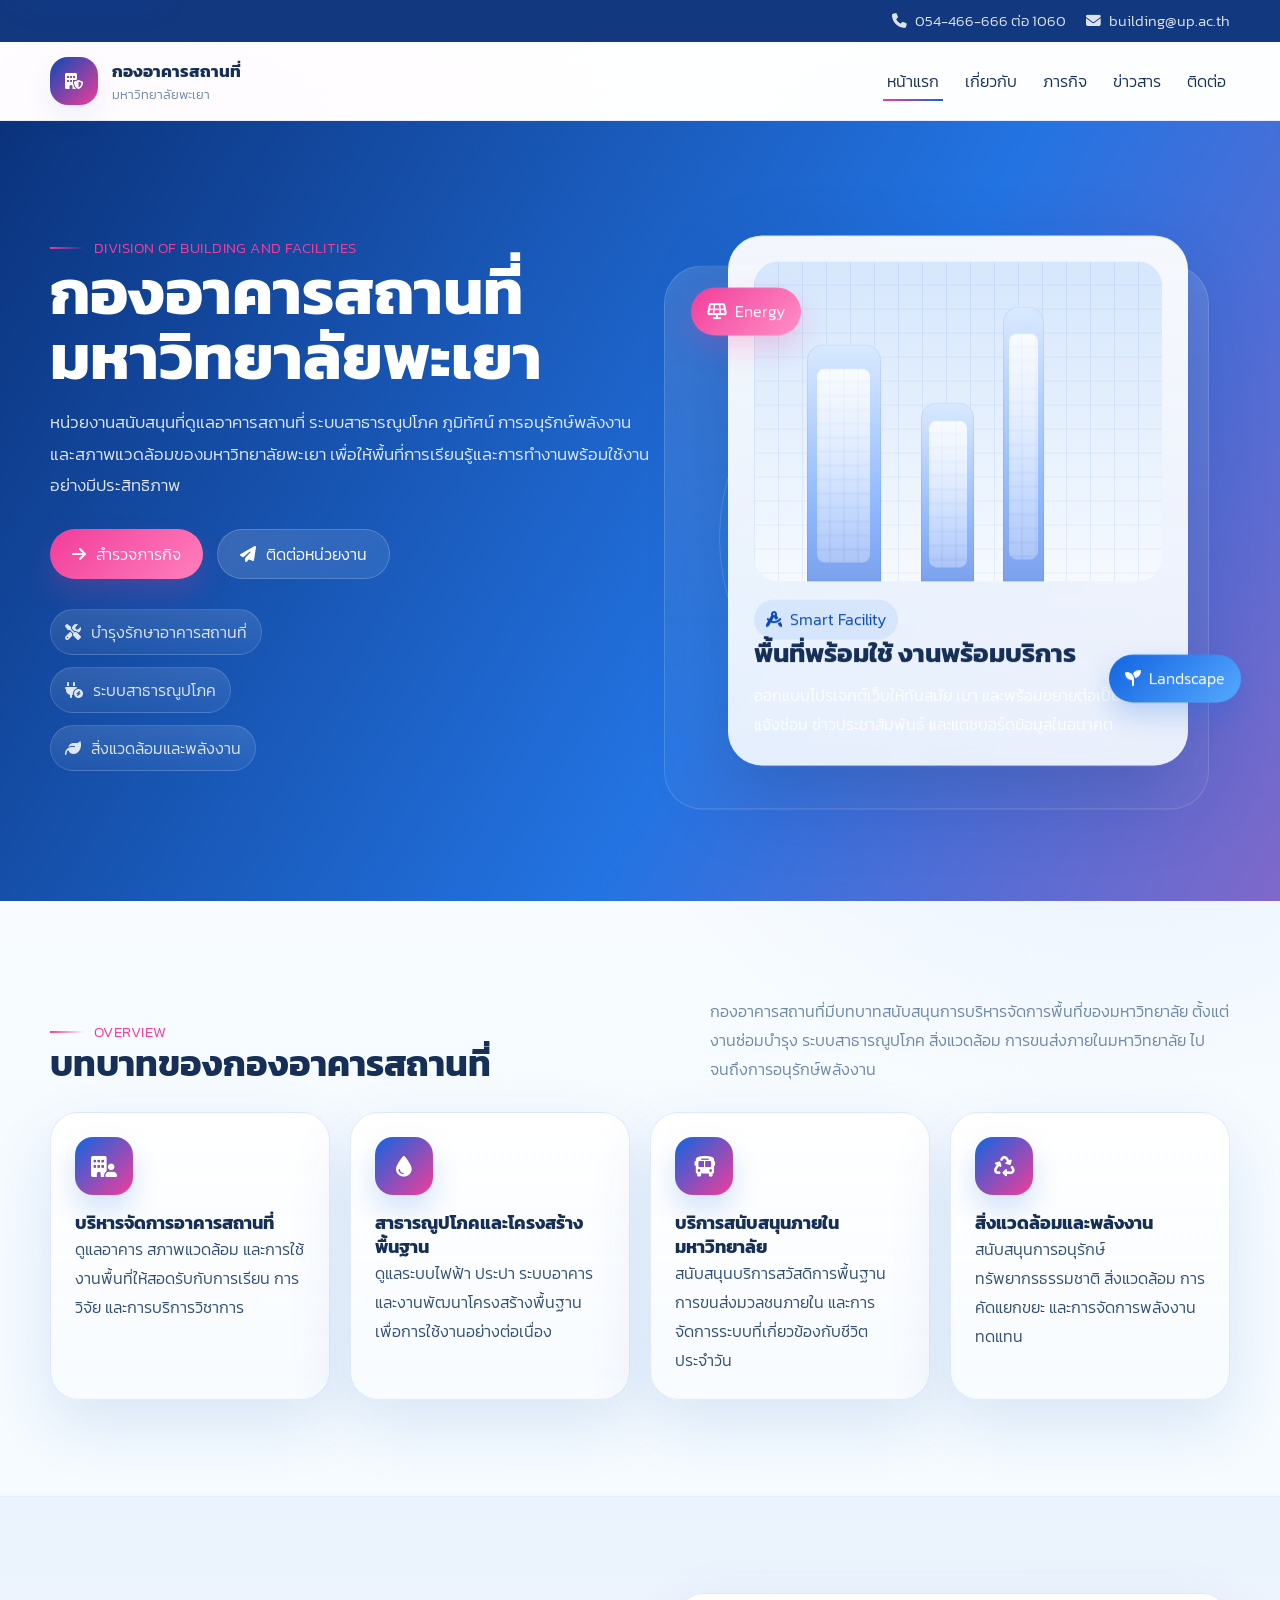
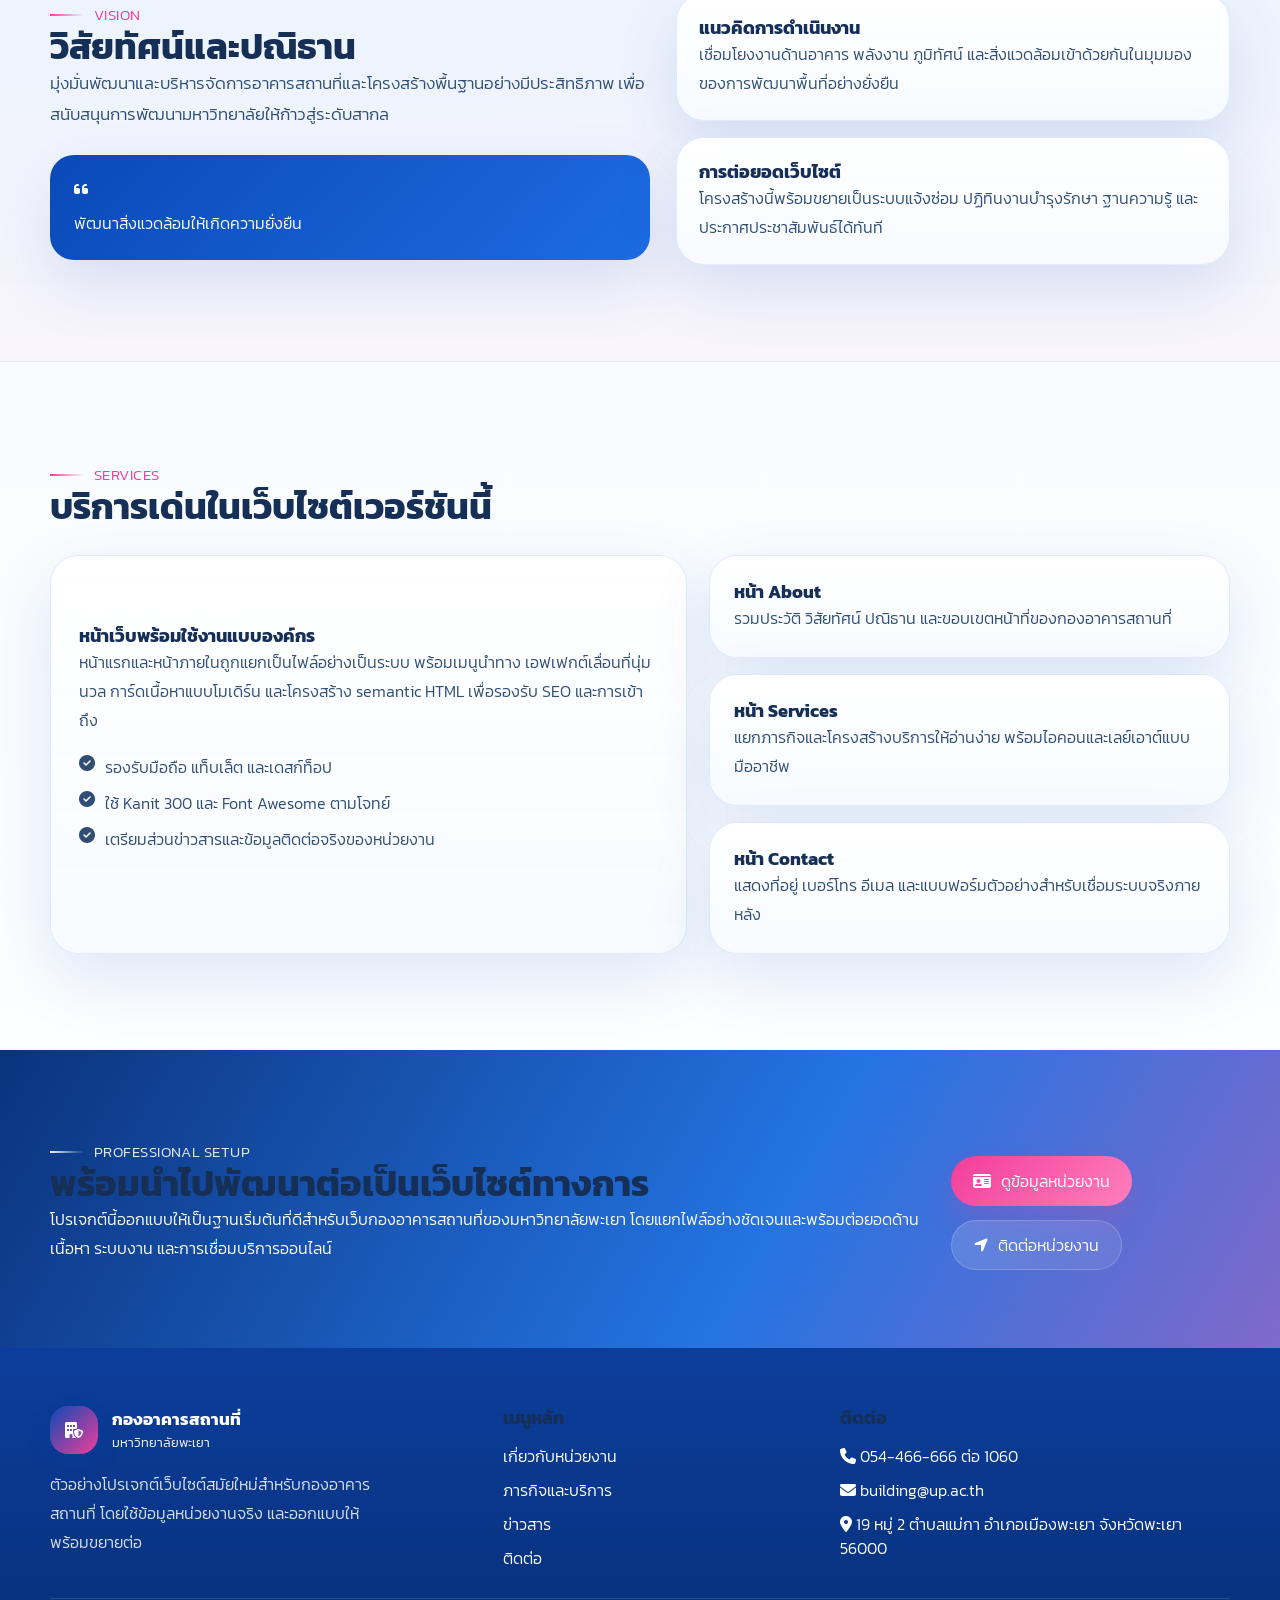
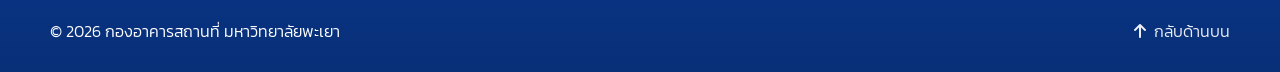
==== index.html @ 0babba8f "rege" ====
<!DOCTYPE html>
<html lang="th">
<head>
  <meta charset="UTF-8" />
  <meta name="viewport" content="width=device-width, initial-scale=1.0" />
  <title>กองอาคารสถานที่ มหาวิทยาลัยพะเยา</title>
  <meta name="description" content="เว็บไซต์ตัวอย่างกองอาคารสถานที่ มหาวิทยาลัยพะเยา พร้อมข้อมูลหน่วยงาน วิสัยทัศน์ ภารกิจ ข่าวสาร และช่องทางติดต่อ" />
  <meta name="theme-color" content="#0a49b7" />
  <meta name="color-scheme" content="light" />
  <meta property="og:type" content="website" />
  <meta property="og:title" content="กองอาคารสถานที่ มหาวิทยาลัยพะเยา" />
  <meta property="og:description" content="Division of Building and Facilities, University of Phayao" />
  <link rel="preconnect" href="https://fonts.googleapis.com" />
  <link rel="preconnect" href="https://fonts.gstatic.com" crossorigin />
  <link rel="preload" as="style" href="https://fonts.googleapis.com/css2?family=Kanit:wght@300&display=swap" />
  <link href="https://fonts.googleapis.com/css2?family=Kanit:wght@300&display=swap" rel="stylesheet" />
  <link rel="preload" as="style" href="https://cdnjs.cloudflare.com/ajax/libs/font-awesome/6.5.2/css/all.min.css" />
  <link rel="stylesheet" href="https://cdnjs.cloudflare.com/ajax/libs/font-awesome/6.5.2/css/all.min.css" />
  <link rel="stylesheet" href="css/styles.css" />
  <script type="application/ld+json">
  {
    "@context": "https://schema.org",
    "@type": "Organization",
    "name": "กองอาคารสถานที่ มหาวิทยาลัยพะเยา",
    "url": "https://building.up.ac.th/",
    "email": "building@up.ac.th",
    "telephone": "+66-54-466-666",
    "address": {
      "@type": "PostalAddress",
      "streetAddress": "19 หมู่ 2 ตำบลแม่กา",
      "addressLocality": "อำเภอเมืองพะเยา",
      "addressRegion": "พะเยา",
      "postalCode": "56000",
      "addressCountry": "TH"
    }
  }
  </script>
</head>
<body>
  <a class="skip-link" href="#main-content">ข้ามไปยังเนื้อหาหลัก</a>

  <header class="site-header" id="top">
    <div class="topbar">
      <div class="container topbar__inner">
        <p><i class="fa-solid fa-phone"></i> 054-466-666 ต่อ 1060</p>
        <p><i class="fa-solid fa-envelope"></i> building@up.ac.th</p>
      </div>
    </div>

    <div class="navbar-wrap" data-navbar>
      <div class="container navbar">
        <a href="index.html" class="brand" aria-label="กองอาคารสถานที่ มหาวิทยาลัยพะเยา">
          <span class="brand__mark"><i class="fa-solid fa-building-shield"></i></span>
          <span class="brand__text">
            <strong>กองอาคารสถานที่</strong>
            <span>มหาวิทยาลัยพะเยา</span>
          </span>
        </a>

        <button class="nav-toggle" type="button" aria-expanded="false" aria-controls="primary-menu" aria-label="เปิดเมนู">
          <i class="fa-solid fa-bars"></i>
        </button>

        <nav id="primary-menu" class="nav-menu" aria-label="เมนูหลัก">
          <a href="index.html" data-nav>หน้าแรก</a>
          <a href="pages/about.html" data-nav>เกี่ยวกับ</a>
          <a href="pages/services.html" data-nav>ภารกิจ</a>
          <a href="pages/news.html" data-nav>ข่าวสาร</a>
          <a href="pages/contact.html" data-nav>ติดต่อ</a>
        </nav>
      </div>
    </div>
  </header>

  <main id="main-content">
    <section class="hero hero--home section-dark">
      <div class="container hero__grid">
        <div class="hero__content reveal">
          <span class="eyebrow">Division of Building and Facilities</span>
          <h1>กองอาคารสถานที่<br />มหาวิทยาลัยพะเยา</h1>
          <p class="hero__lead">
            หน่วยงานสนับสนุนที่ดูแลอาคารสถานที่ ระบบสาธารณูปโภค ภูมิทัศน์ การอนุรักษ์พลังงาน
            และสภาพแวดล้อมของมหาวิทยาลัยพะเยา เพื่อให้พื้นที่การเรียนรู้และการทำงานพร้อมใช้งานอย่างมีประสิทธิภาพ
          </p>
          <div class="button-row">
            <a class="button magnetic" href="pages/services.html"><i class="fa-solid fa-arrow-right"></i> สำรวจภารกิจ</a>
            <a class="button button--ghost magnetic" href="pages/contact.html"><i class="fa-solid fa-paper-plane"></i> ติดต่อหน่วยงาน</a>
          </div>
          <ul class="hero-points" aria-label="จุดเน้นของหน่วยงาน">
            <li><i class="fa-solid fa-screwdriver-wrench"></i> บำรุงรักษาอาคารสถานที่</li>
            <li><i class="fa-solid fa-plug-circle-bolt"></i> ระบบสาธารณูปโภค</li>
            <li><i class="fa-solid fa-leaf"></i> สิ่งแวดล้อมและพลังงาน</li>
          </ul>
        </div>

        <div class="hero__visual reveal parallax" data-parallax="0.09" aria-hidden="true">
          <div class="orbital-frame"></div>
          <article class="glass-card glass-card--hero">
            <div class="wire-grid">
              <div class="tower tower--one"></div>
              <div class="tower tower--two"></div>
              <div class="tower tower--three"></div>
            </div>
            <div class="glass-card__body">
              <span class="badge"><i class="fa-solid fa-compass-drafting"></i> Smart Facility</span>
              <h2>พื้นที่พร้อมใช้ งานพร้อมบริการ</h2>
              <p>
                ออกแบบโปรเจกต์เว็บให้ทันสมัย เบา และพร้อมขยายต่อเป็นระบบแจ้งซ่อม ข่าวประชาสัมพันธ์
                และแดชบอร์ดข้อมูลในอนาคต
              </p>
            </div>
          </article>
          <div class="floating-pill floating-pill--pink"><i class="fa-solid fa-solar-panel"></i> Energy</div>
          <div class="floating-pill floating-pill--blue"><i class="fa-solid fa-seedling"></i> Landscape</div>
        </div>
      </div>
    </section>

    <section class="section">
      <div class="container section-heading reveal">
        <div>
          <span class="eyebrow">Overview</span>
          <h2>บทบาทของกองอาคารสถานที่</h2>
        </div>
        <p class="muted max-52">
          กองอาคารสถานที่มีบทบาทสนับสนุนการบริหารจัดการพื้นที่ของมหาวิทยาลัย ตั้งแต่งานซ่อมบำรุง
          ระบบสาธารณูปโภค สิ่งแวดล้อม การขนส่งภายในมหาวิทยาลัย ไปจนถึงการอนุรักษ์พลังงาน
        </p>
      </div>

      <div class="container feature-grid">
        <article class="feature-card reveal">
          <span class="icon-wrap"><i class="fa-solid fa-building-user"></i></span>
          <h3>บริหารจัดการอาคารสถานที่</h3>
          <p>ดูแลอาคาร สภาพแวดล้อม และการใช้งานพื้นที่ให้สอดรับกับการเรียน การวิจัย และการบริการวิชาการ</p>
        </article>
        <article class="feature-card reveal">
          <span class="icon-wrap"><i class="fa-solid fa-droplet"></i></span>
          <h3>สาธารณูปโภคและโครงสร้างพื้นฐาน</h3>
          <p>ดูแลระบบไฟฟ้า ประปา ระบบอาคาร และงานพัฒนาโครงสร้างพื้นฐานเพื่อการใช้งานอย่างต่อเนื่อง</p>
        </article>
        <article class="feature-card reveal">
          <span class="icon-wrap"><i class="fa-solid fa-bus"></i></span>
          <h3>บริการสนับสนุนภายในมหาวิทยาลัย</h3>
          <p>สนับสนุนบริการสวัสดิการพื้นฐาน การขนส่งมวลชนภายใน และการจัดการระบบที่เกี่ยวข้องกับชีวิตประจำวัน</p>
        </article>
        <article class="feature-card reveal">
          <span class="icon-wrap"><i class="fa-solid fa-recycle"></i></span>
          <h3>สิ่งแวดล้อมและพลังงาน</h3>
          <p>สนับสนุนการอนุรักษ์ทรัพยากรธรรมชาติ สิ่งแวดล้อม การคัดแยกขยะ และการจัดการพลังงานทดแทน</p>
        </article>
      </div>
    </section>

    <section class="section section-band">
      <div class="container split-grid split-grid--balanced">
        <div class="reveal">
          <span class="eyebrow">Vision</span>
          <h2>วิสัยทัศน์และปณิธาน</h2>
          <p class="lead-text">
            มุ่งมั่นพัฒนาและบริหารจัดการอาคารสถานที่และโครงสร้างพื้นฐานอย่างมีประสิทธิภาพ
            เพื่อสนับสนุนการพัฒนามหาวิทยาลัยให้ก้าวสู่ระดับสากล
          </p>
          <div class="quote-box">
            <i class="fa-solid fa-quote-left"></i>
            <p>พัฒนาสิ่งแวดล้อมให้เกิดความยั่งยืน</p>
          </div>
        </div>

        <div class="stack-cards reveal">
          <article class="mini-panel">
            <h3>แนวคิดการดำเนินงาน</h3>
            <p>เชื่อมโยงงานด้านอาคาร พลังงาน ภูมิทัศน์ และสิ่งแวดล้อมเข้าด้วยกันในมุมมองของการพัฒนาพื้นที่อย่างยั่งยืน</p>
          </article>
          <article class="mini-panel">
            <h3>การต่อยอดเว็บไซต์</h3>
            <p>โครงสร้างนี้พร้อมขยายเป็นระบบแจ้งซ่อม ปฏิทินงานบำรุงรักษา ฐานความรู้ และประกาศประชาสัมพันธ์ได้ทันที</p>
          </article>
        </div>
      </div>
    </section>

    <section class="section">
      <div class="container section-heading reveal">
        <div>
          <span class="eyebrow">Services</span>
          <h2>บริการเด่นในเว็บไซต์เวอร์ชันนี้</h2>
        </div>
      </div>

      <div class="container service-showcase">
        <article class="service-showcase__main reveal">
          <div>
            <span class="badge badge--light"><i class="fa-solid fa-clipboard-list"></i> Web Project Ready</span>
            <h3>หน้าเว็บพร้อมใช้งานแบบองค์กร</h3>
            <p>
              หน้าแรกและหน้าภายในถูกแยกเป็นไฟล์อย่างเป็นระบบ พร้อมเมนูนำทาง เอฟเฟกต์เลื่อนที่นุ่มนวล
              การ์ดเนื้อหาแบบโมเดิร์น และโครงสร้าง semantic HTML เพื่อรองรับ SEO และการเข้าถึง
            </p>
          </div>
          <ul class="check-list">
            <li><i class="fa-solid fa-circle-check"></i> รองรับมือถือ แท็บเล็ต และเดสก์ท็อป</li>
            <li><i class="fa-solid fa-circle-check"></i> ใช้ Kanit 300 และ Font Awesome ตามโจทย์</li>
            <li><i class="fa-solid fa-circle-check"></i> เตรียมส่วนข่าวสารและข้อมูลติดต่อจริงของหน่วยงาน</li>
          </ul>
        </article>

        <div class="service-showcase__side">
          <article class="info-card reveal">
            <h3>หน้า About</h3>
            <p>รวมประวัติ วิสัยทัศน์ ปณิธาน และขอบเขตหน้าที่ของกองอาคารสถานที่</p>
          </article>
          <article class="info-card reveal">
            <h3>หน้า Services</h3>
            <p>แยกภารกิจและโครงสร้างบริการให้อ่านง่าย พร้อมไอคอนและเลย์เอาต์แบบมืออาชีพ</p>
          </article>
          <article class="info-card reveal">
            <h3>หน้า Contact</h3>
            <p>แสดงที่อยู่ เบอร์โทร อีเมล และแบบฟอร์มตัวอย่างสำหรับเชื่อมระบบจริงภายหลัง</p>
          </article>
        </div>
      </div>
    </section>

    <section class="section section-dark section-dark--compact">
      <div class="container cta-panel reveal">
        <div>
          <span class="eyebrow eyebrow--light">Professional Setup</span>
          <h2>พร้อมนำไปพัฒนาต่อเป็นเว็บไซต์ทางการ</h2>
          <p>
            โปรเจกต์นี้ออกแบบให้เป็นฐานเริ่มต้นที่ดีสำหรับเว็บกองอาคารสถานที่ของมหาวิทยาลัยพะเยา
            โดยแยกไฟล์อย่างชัดเจนและพร้อมต่อยอดด้านเนื้อหา ระบบงาน และการเชื่อมบริการออนไลน์
          </p>
        </div>
        <div class="button-row">
          <a class="button magnetic" href="pages/about.html"><i class="fa-solid fa-id-card"></i> ดูข้อมูลหน่วยงาน</a>
          <a class="button button--ghost magnetic" href="pages/contact.html"><i class="fa-solid fa-location-arrow"></i> ติดต่อหน่วยงาน</a>
        </div>
      </div>
    </section>
  </main>

  <footer class="site-footer">
    <div class="container footer-grid">
      <section>
        <a href="index.html" class="brand brand--footer">
          <span class="brand__mark"><i class="fa-solid fa-building-shield"></i></span>
          <span class="brand__text">
            <strong>กองอาคารสถานที่</strong>
            <span>มหาวิทยาลัยพะเยา</span>
          </span>
        </a>
        <p class="footer-copy">
          ตัวอย่างโปรเจกต์เว็บไซต์สมัยใหม่สำหรับกองอาคารสถานที่ โดยใช้ข้อมูลหน่วยงานจริง และออกแบบให้พร้อมขยายต่อ
        </p>
      </section>

      <section>
        <h3>เมนูหลัก</h3>
        <ul class="footer-links">
          <li><a href="pages/about.html">เกี่ยวกับหน่วยงาน</a></li>
          <li><a href="pages/services.html">ภารกิจและบริการ</a></li>
          <li><a href="pages/news.html">ข่าวสาร</a></li>
          <li><a href="pages/contact.html">ติดต่อ</a></li>
        </ul>
      </section>

      <section>
        <h3>ติดต่อ</h3>
        <ul class="footer-links">
          <li><i class="fa-solid fa-phone"></i> 054-466-666 ต่อ 1060</li>
          <li><i class="fa-solid fa-envelope"></i> building@up.ac.th</li>
          <li><i class="fa-solid fa-location-dot"></i> 19 หมู่ 2 ตำบลแม่กา อำเภอเมืองพะเยา จังหวัดพะเยา 56000</li>
        </ul>
      </section>
    </div>
    <div class="container footer-bottom">
      <p>© 2026 กองอาคารสถานที่ มหาวิทยาลัยพะเยา</p>
      <a href="#top" class="back-top"><i class="fa-solid fa-arrow-up"></i> กลับด้านบน</a>
    </div>
  </footer>

  <script src="js/app.js" defer></script>
</body>
</html>
---- css/styles.css ----
:root {
  --primary: #0a49b7;
  --primary-2: #1264e0;
  --secondary: #f23d9a;
  --secondary-2: #ff7fbd;
  --ink: #162f57;
  --text: #304e74;
  --muted: #6d87a7;
  --line: rgba(18, 100, 224, 0.12);
  --bg: #f5fbff;
  --white: #ffffff;
  --shadow: 0 24px 64px rgba(10, 73, 183, 0.12);
  --shadow-soft: 0 12px 28px rgba(10, 73, 183, 0.08);
  --radius: 28px;
  --container: min(1180px, calc(100% - 32px));
  --nav-height: 78px;
  --ease: cubic-bezier(.2, .8, .2, 1);
}

* { box-sizing: border-box; }
html { scroll-behavior: smooth; }
body {
  margin: 0;
  font-family: 'Kanit', system-ui, sans-serif;
  font-weight: 300;
  color: var(--text);
  background:
    radial-gradient(circle at 10% 10%, rgba(242, 61, 154, 0.10), transparent 18%),
    radial-gradient(circle at 88% 16%, rgba(18, 100, 224, 0.10), transparent 20%),
    linear-gradient(180deg, #fbfdff 0%, #f5fbff 42%, #ffffff 100%);
  overflow-x: hidden;
}
img { max-width: 100%; display: block; }
a { color: inherit; text-decoration: none; }
button, input, textarea { font: inherit; }
:focus-visible {
  outline: 3px solid rgba(242, 61, 154, 0.35);
  outline-offset: 3px;
  border-radius: 14px;
}
.skip-link {
  position: absolute;
  left: 12px;
  top: -48px;
  z-index: 1000;
  background: var(--white);
  color: var(--primary);
  padding: 10px 14px;
  border-radius: 14px;
  box-shadow: var(--shadow-soft);
  transition: top .2s ease;
}
.skip-link:focus { top: 12px; }
.container { width: var(--container); margin-inline: auto; }
.section { padding: 96px 0; position: relative; }
.section-band {
  background: linear-gradient(180deg, rgba(18,100,224,.05), rgba(242,61,154,.04));
  border-block: 1px solid rgba(18,100,224,.06);
}
.section-dark {
  color: var(--white);
  background:
    linear-gradient(120deg, rgba(6, 47, 122, 0.98), rgba(17, 104, 224, 0.92) 60%, rgba(242, 61, 154, 0.84) 150%);
}
.section-dark--compact { padding: 78px 0; }
.section-heading {
  display: flex;
  align-items: end;
  justify-content: space-between;
  gap: 20px;
  margin-bottom: 28px;
}
.eyebrow {
  display: inline-flex;
  align-items: center;
  gap: 10px;
  color: var(--secondary);
  text-transform: uppercase;
  letter-spacing: .03em;
  font-size: .92rem;
}
.eyebrow::before {
  content: "";
  width: 34px;
  height: 2px;
  background: linear-gradient(90deg, var(--secondary), transparent);
}
.eyebrow--light { color: rgba(255,255,255,.9); }
.eyebrow--light::before { background: linear-gradient(90deg, rgba(255,255,255,.95), transparent); }
h1, h2, h3, p { margin: 0; }
h1 {
  font-size: clamp(2.4rem, 5vw, 4.85rem);
  line-height: 1.02;
  color: var(--white);
}
h2 {
  font-size: clamp(1.7rem, 2.8vw, 3rem);
  line-height: 1.16;
  color: var(--ink);
}
h3 {
  font-size: clamp(1.05rem, 1.4vw, 1.3rem);
  line-height: 1.32;
  color: var(--ink);
}
p { line-height: 1.82; }
.max-52 { max-width: 52ch; }
.muted { color: var(--muted); }
.lead-text { font-size: 1.08rem; max-width: 56ch; }
.topbar {
  background: rgba(6,47,122,.95);
  color: rgba(255,255,255,.86);
  font-size: .92rem;
}
.topbar__inner {
  min-height: 42px;
  display: flex;
  align-items: center;
  justify-content: flex-end;
  gap: 20px;
}
.topbar__inner p { display: inline-flex; align-items: center; gap: 8px; }
.navbar-wrap {
  position: sticky;
  top: 0;
  z-index: 50;
  backdrop-filter: saturate(180%) blur(16px);
  background: rgba(255, 255, 255, .78);
  border-bottom: 1px solid rgba(10,73,183,.08);
}
.navbar-wrap--solid { background: rgba(255, 255, 255, .92); }
.navbar {
  min-height: var(--nav-height);
  display: flex;
  align-items: center;
  justify-content: space-between;
  gap: 18px;
}
.brand {
  display: flex;
  align-items: center;
  gap: 14px;
  min-width: 0;
}
.brand__mark {
  width: 48px;
  height: 48px;
  border-radius: 18px;
  display: grid;
  place-items: center;
  color: var(--white);
  background: linear-gradient(135deg, var(--primary), var(--secondary));
  box-shadow: var(--shadow-soft);
}
.brand__text strong {
  display: block;
  color: var(--ink);
  font-size: 1.05rem;
}
.brand__text span {
  display: block;
  font-size: .84rem;
  color: var(--muted);
}
.brand--footer .brand__text strong,
.brand--footer .brand__text span { color: var(--white); }
.nav-menu {
  display: flex;
  align-items: center;
  gap: 18px;
}
.nav-menu a {
  color: var(--ink);
  font-size: .98rem;
  padding: 8px 4px;
  position: relative;
}
.nav-menu a::after {
  content: "";
  position: absolute;
  left: 0;
  bottom: 0;
  width: 100%;
  height: 2px;
  transform: scaleX(0);
  transform-origin: right;
  background: linear-gradient(90deg, var(--secondary), var(--primary-2));
  transition: transform .22s ease;
}
.nav-menu a:hover::after,
.nav-menu a.is-active::after {
  transform: scaleX(1);
  transform-origin: left;
}
.nav-toggle {
  display: none;
  border: 0;
  background: transparent;
  color: var(--ink);
  font-size: 1.2rem;
}
.hero {
  position: relative;
  overflow: hidden;
}
.hero--home {
  min-height: calc(100svh - 42px - var(--nav-height));
  display: grid;
  align-items: center;
}
.hero__grid {
  display: grid;
  grid-template-columns: 1.05fr .95fr;
  gap: 34px;
  align-items: center;
  padding: 60px 0 80px;
}
.hero__lead {
  margin-top: 18px;
  max-width: 58ch;
  font-size: 1.08rem;
  color: rgba(255,255,255,.88);
}
.button-row {
  display: flex;
  flex-wrap: wrap;
  gap: 14px;
  margin-top: 28px;
}
.button {
  display: inline-flex;
  align-items: center;
  justify-content: center;
  gap: 10px;
  min-height: 50px;
  padding: 0 22px;
  border-radius: 999px;
  color: var(--white);
  background: linear-gradient(135deg, var(--secondary), var(--secondary-2));
  box-shadow: 0 14px 28px rgba(242, 61, 154, .18);
  transition: transform .2s ease, box-shadow .2s ease;
  border: 0;
}
.button:hover {
  transform: translateY(-2px);
  box-shadow: 0 18px 34px rgba(242, 61, 154, .22);
}
.button--ghost {
  background: linear-gradient(135deg, rgba(255,255,255,.15), rgba(255,255,255,.08));
  border: 1px solid rgba(255,255,255,.18);
  box-shadow: none;
}
.hero-points {
  list-style: none;
  margin: 30px 0 0;
  padding: 0;
  display: grid;
  gap: 12px;
}
.hero-points li {
  display: inline-flex;
  align-items: center;
  gap: 10px;
  width: fit-content;
  color: rgba(255,255,255,.85);
  padding: 10px 14px;
  border-radius: 999px;
  border: 1px solid rgba(255,255,255,.14);
  background: linear-gradient(180deg, rgba(255,255,255,.12), rgba(255,255,255,.05));
}
.hero__visual {
  min-height: 560px;
  position: relative;
  display: grid;
  place-items: center;
}
.orbital-frame {
  position: absolute;
  inset: 8% 4% auto auto;
  width: min(560px, 100%);
  aspect-ratio: 1 / 1;
  border-radius: 38px;
  background: linear-gradient(180deg, rgba(255,255,255,.13), rgba(255,255,255,.03));
  border: 1px solid rgba(255,255,255,.14);
}
.orbital-frame::before,
.orbital-frame::after {
  content: "";
  position: absolute;
  border-radius: 50%;
  border: 1px solid rgba(255,255,255,.16);
}
.orbital-frame::before { inset: 10%; }
.orbital-frame::after { inset: 20%; }
.glass-card {
  position: relative;
  width: min(460px, 90%);
  border-radius: 34px;
  background: linear-gradient(180deg, rgba(255,255,255,.95), rgba(245,250,255,.92));
  box-shadow: 0 30px 80px rgba(5, 34, 90, 0.22);
  overflow: hidden;
  z-index: 2;
}
.glass-card--hero { padding: 26px; }
.wire-grid {
  height: 320px;
  border-radius: 24px;
  position: relative;
  overflow: hidden;
  background:
    linear-gradient(180deg, rgba(18,100,224,.08), rgba(18,100,224,.02)),
    linear-gradient(90deg, rgba(18,100,224,.08) 1px, transparent 1px),
    linear-gradient(0deg, rgba(18,100,224,.08) 1px, transparent 1px),
    linear-gradient(180deg,#e7f2ff,#fbfdff);
  background-size: auto, 24px 24px, 24px 24px, auto;
}
.tower {
  position: absolute;
  bottom: 0;
  border-radius: 16px 16px 0 0;
  background: linear-gradient(180deg, #d9eaff, #8fb7ff 70%, #7ba1ed);
  box-shadow: inset 0 0 0 1px rgba(10,73,183,.08);
}
.tower::before {
  content: "";
  position: absolute;
  inset: 10% 14% 8%;
  border-radius: 8px;
  background:
    linear-gradient(180deg, rgba(255,255,255,.85), rgba(255,255,255,.35)),
    repeating-linear-gradient(180deg, transparent 0 12px, rgba(10,73,183,.12) 12px 14px),
    repeating-linear-gradient(90deg, transparent 0 12px, rgba(10,73,183,.12) 12px 14px);
}
.tower--one { left: 13%; width: 18%; height: 74%; }
.tower--two { left: 41%; width: 13%; height: 56%; }
.tower--three { left: 61%; width: 10%; height: 86%; }
.glass-card__body { padding-top: 18px; }
.glass-card__body h2 { margin-bottom: 12px; font-size: clamp(1.4rem, 2vw, 1.9rem); }
.badge {
  display: inline-flex;
  align-items: center;
  gap: 8px;
  width: fit-content;
  padding: 8px 12px;
  border-radius: 999px;
  color: var(--primary);
  background: rgba(18,100,224,.09);
}
.badge--light { color: rgba(255,255,255,.9); background: rgba(255,255,255,.12); }
.floating-pill {
  position: absolute;
  display: inline-flex;
  align-items: center;
  gap: 8px;
  padding: 12px 16px;
  border-radius: 999px;
  color: var(--white);
  z-index: 3;
}
.floating-pill--pink {
  left: 1%;
  top: 12%;
  background: linear-gradient(135deg, var(--secondary), #ff91c8);
  box-shadow: 0 12px 28px rgba(242,61,154,.22);
}
.floating-pill--blue {
  right: -2%;
  bottom: 14%;
  background: linear-gradient(135deg, var(--primary-2), #56a9ff);
  box-shadow: 0 12px 28px rgba(18,100,224,.24);
}
.feature-grid {
  display: grid;
  grid-template-columns: repeat(4, minmax(0, 1fr));
  gap: 20px;
}
.feature-card,
.info-card,
.news-card-pro,
.contact-card,
.mini-panel,
.service-showcase__main {
  background: linear-gradient(180deg, rgba(255,255,255,.97), rgba(247,251,255,.94));
  border: 1px solid var(--line);
  border-radius: var(--radius);
  box-shadow: var(--shadow);
}
.feature-card,
.info-card,
.contact-card,
.news-card-pro { padding: 24px; }
.feature-card { min-height: 240px; }
.icon-wrap {
  width: 58px;
  height: 58px;
  border-radius: 18px;
  display: grid;
  place-items: center;
  color: var(--white);
  font-size: 1.3rem;
  background: linear-gradient(135deg, var(--primary-2), var(--secondary));
  box-shadow: 0 14px 28px rgba(18,100,224,.18);
  margin-bottom: 16px;
}
.split-grid {
  display: grid;
  grid-template-columns: 1.04fr .96fr;
  gap: 26px;
  align-items: start;
}
.split-grid--balanced { align-items: center; }
.stack-cards,
.info-stack,
.service-showcase__side {
  display: grid;
  gap: 16px;
}
.mini-panel { padding: 22px; }
.quote-box {
  margin-top: 24px;
  padding: 22px 24px;
  border-radius: 24px;
  color: var(--white);
  background: linear-gradient(135deg, var(--primary), rgba(18,100,224,.95));
  box-shadow: var(--shadow);
}
.quote-box i { margin-bottom: 12px; }
.service-showcase {
  display: grid;
  grid-template-columns: 1.1fr .9fr;
  gap: 22px;
}
.service-showcase__main { padding: 28px; }
.check-list {
  list-style: none;
  margin: 20px 0 0;
  padding: 0;
  display: grid;
  gap: 12px;
}
.check-list li {
  display: flex;
  gap: 10px;
  align-items: flex-start;
}
.cta-panel {
  display: flex;
  align-items: center;
  justify-content: space-between;
  gap: 24px;
}
.site-footer {
  margin-top: 0;
  background: linear-gradient(180deg, #0b3e9c, #082f78);
  color: var(--white);
}
.footer-grid {
  display: grid;
  grid-template-columns: 1.1fr .8fr 1fr;
  gap: 24px;
  padding: 58px 0 28px;
}
.footer-copy { margin-top: 16px; max-width: 34ch; color: rgba(255,255,255,.84); }
.footer-links {
  list-style: none;
  margin: 14px 0 0;
  padding: 0;
  display: grid;
  gap: 10px;
}
.footer-bottom {
  padding: 18px 0 26px;
  border-top: 1px solid rgba(255,255,255,.12);
  display: flex;
  align-items: center;
  justify-content: space-between;
  gap: 20px;
}
.footer-bottom--single { padding-top: 24px; }
.back-top {
  display: inline-flex;
  align-items: center;
  gap: 8px;
  color: rgba(255,255,255,.92);
}
.page-hero {
  padding: 140px 0 80px;
  color: var(--white);
  position: relative;
  overflow: hidden;
  background: linear-gradient(120deg, rgba(6,47,122,.98), rgba(17,104,224,.92) 62%, rgba(242,61,154,.84) 160%);
}
.page-hero::after {
  content: "";
  position: absolute;
  right: -10%;
  top: -20%;
  width: 360px;
  height: 360px;
  border-radius: 50%;
  background: radial-gradient(circle, rgba(255,255,255,.20), transparent 64%);
}
.page-hero__lead {
  margin-top: 14px;
  max-width: 58ch;
  color: rgba(255,255,255,.88);
}
.news-grid-pro {
  display: grid;
  grid-template-columns: repeat(3, minmax(0, 1fr));
  gap: 20px;
}
.news-chip {
  display: inline-flex;
  align-items: center;
  gap: 8px;
  padding: 8px 12px;
  border-radius: 999px;
  width: fit-content;
  color: var(--primary);
  background: rgba(18,100,224,.09);
}
.text-link {
  display: inline-flex;
  align-items: center;
  gap: 8px;
  margin-top: 16px;
  color: var(--secondary);
}
.contact-grid {
  display: grid;
  grid-template-columns: .9fr 1.1fr;
  gap: 22px;
}
.contact-list {
  list-style: none;
  margin: 20px 0 0;
  padding: 0;
  display: grid;
  gap: 14px;
}
.contact-list li {
  display: grid;
  grid-template-columns: 24px 1fr;
  gap: 12px;
}
.contact-form {
  display: grid;
  gap: 14px;
  margin-top: 18px;
}
.contact-form label {
  display: grid;
  gap: 8px;
}
.contact-form input,
.contact-form textarea {
  width: 100%;
  border: 1px solid rgba(18,100,224,.14);
  background: var(--white);
  border-radius: 18px;
  padding: 14px 16px;
  color: var(--ink);
}
.reveal {
  opacity: 0;
  transform: translateY(28px);
  transition: opacity .68s var(--ease), transform .68s var(--ease);
}
.reveal.is-visible {
  opacity: 1;
  transform: translateY(0);
}
.parallax { will-change: transform; }
@media (prefers-reduced-motion: reduce) {
  html { scroll-behavior: auto; }
  *, *::before, *::after {
    animation: none !important;
    transition: none !important;
  }
  .reveal { opacity: 1; transform: none; }
}
@media (max-width: 1080px) {
  .hero__grid,
  .split-grid,
  .service-showcase,
  .contact-grid,
  .cta-panel { grid-template-columns: 1fr; display: grid; }
  .feature-grid,
  .news-grid-pro { grid-template-columns: repeat(2, minmax(0, 1fr)); }
  .footer-grid { grid-template-columns: repeat(2, minmax(0, 1fr)); }
  .hero__visual { min-height: 460px; }
}
@media (max-width: 840px) {
  :root { --nav-height: 70px; }
  .topbar { display: none; }
  .nav-toggle { display: block; }
  .nav-menu {
    position: absolute;
    top: calc(100% + 8px);
    left: 0;
    right: 0;
    margin-inline: 16px;
    padding: 16px;
    border-radius: 22px;
    background: rgba(255,255,255,.98);
    border: 1px solid rgba(10,73,183,.08);
    box-shadow: var(--shadow-soft);
    display: none;
    flex-direction: column;
    align-items: flex-start;
  }
  .nav-menu.is-open { display: flex; }
  .section-heading,
  .footer-bottom { flex-direction: column; align-items: flex-start; }
  .hero-points { grid-template-columns: 1fr; }
}
@media (max-width: 680px) {
  .section { padding: 76px 0; }
  .feature-grid,
  .news-grid-pro,
  .footer-grid { grid-template-columns: 1fr; }
  .button-row { flex-direction: column; align-items: flex-start; }
  .hero__visual { min-height: 380px; }
  .glass-card--hero { padding: 18px; }
  .wire-grid { height: 240px; }
}
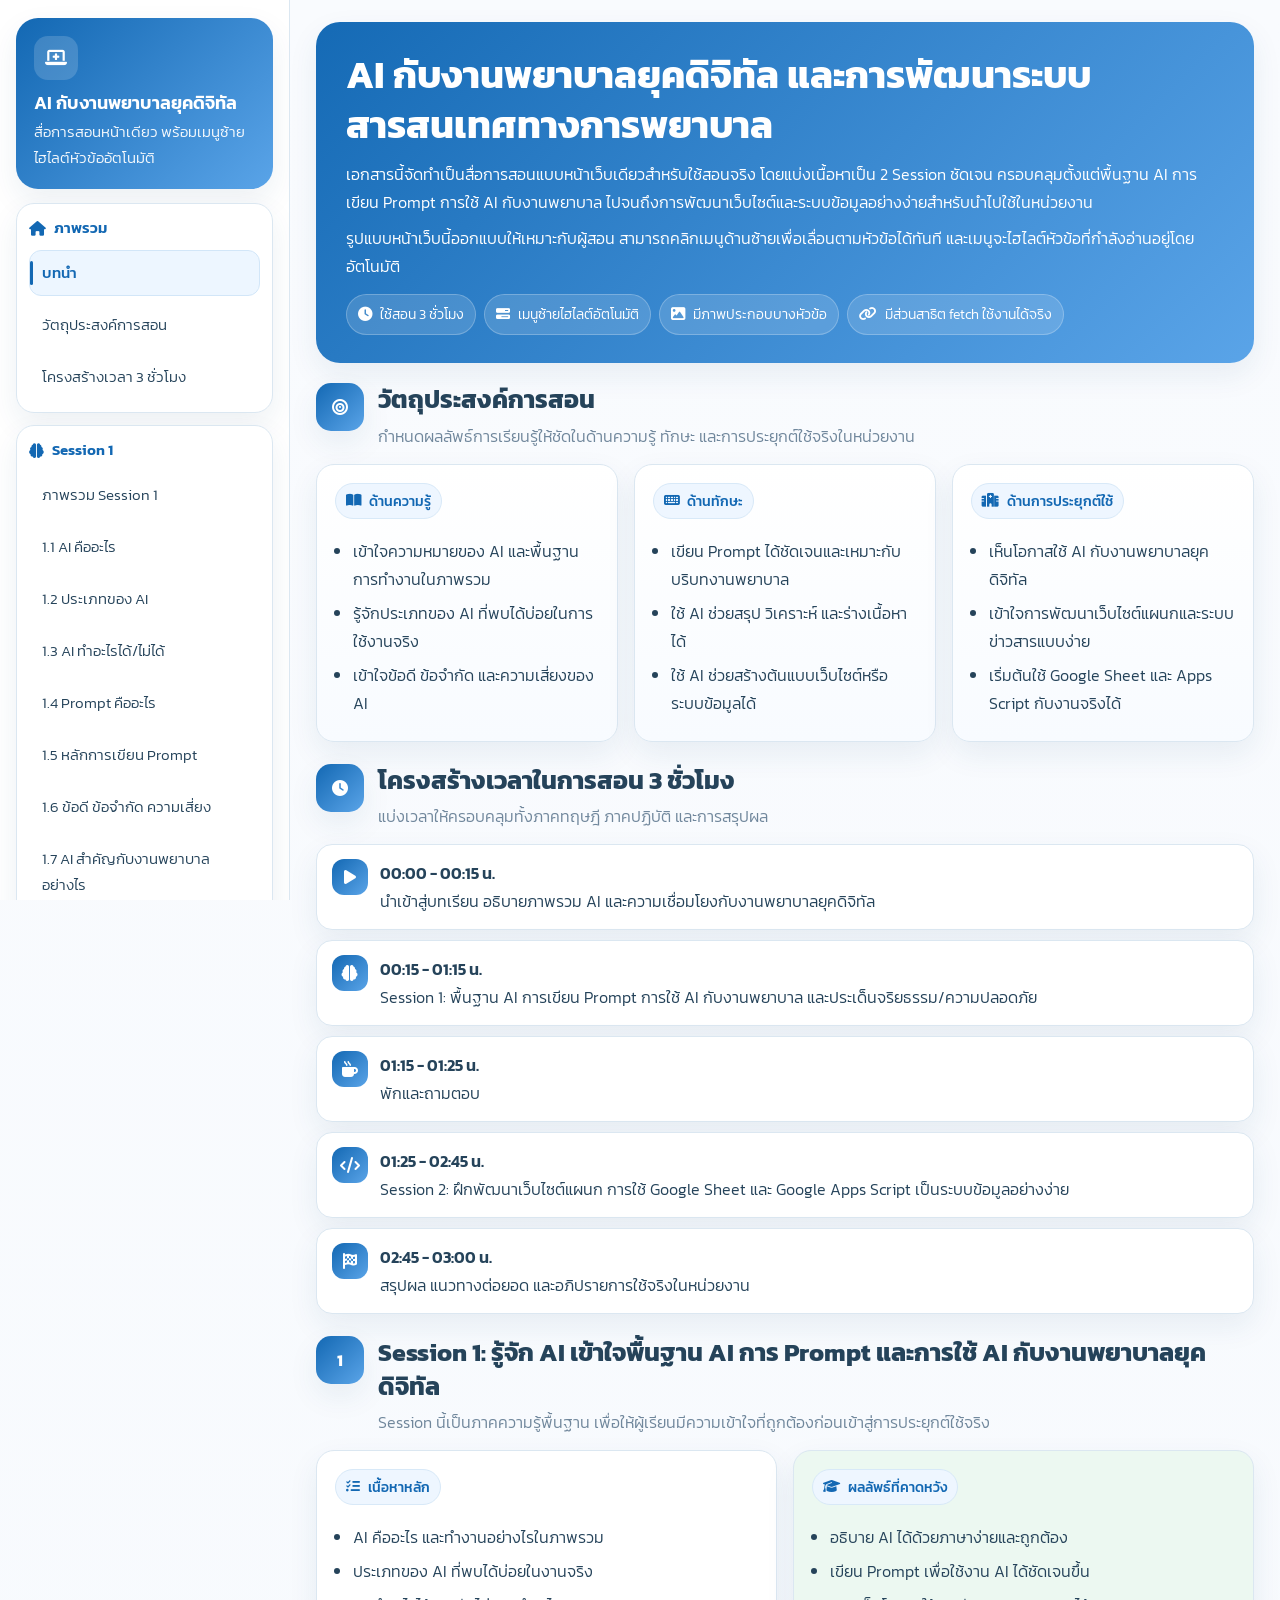
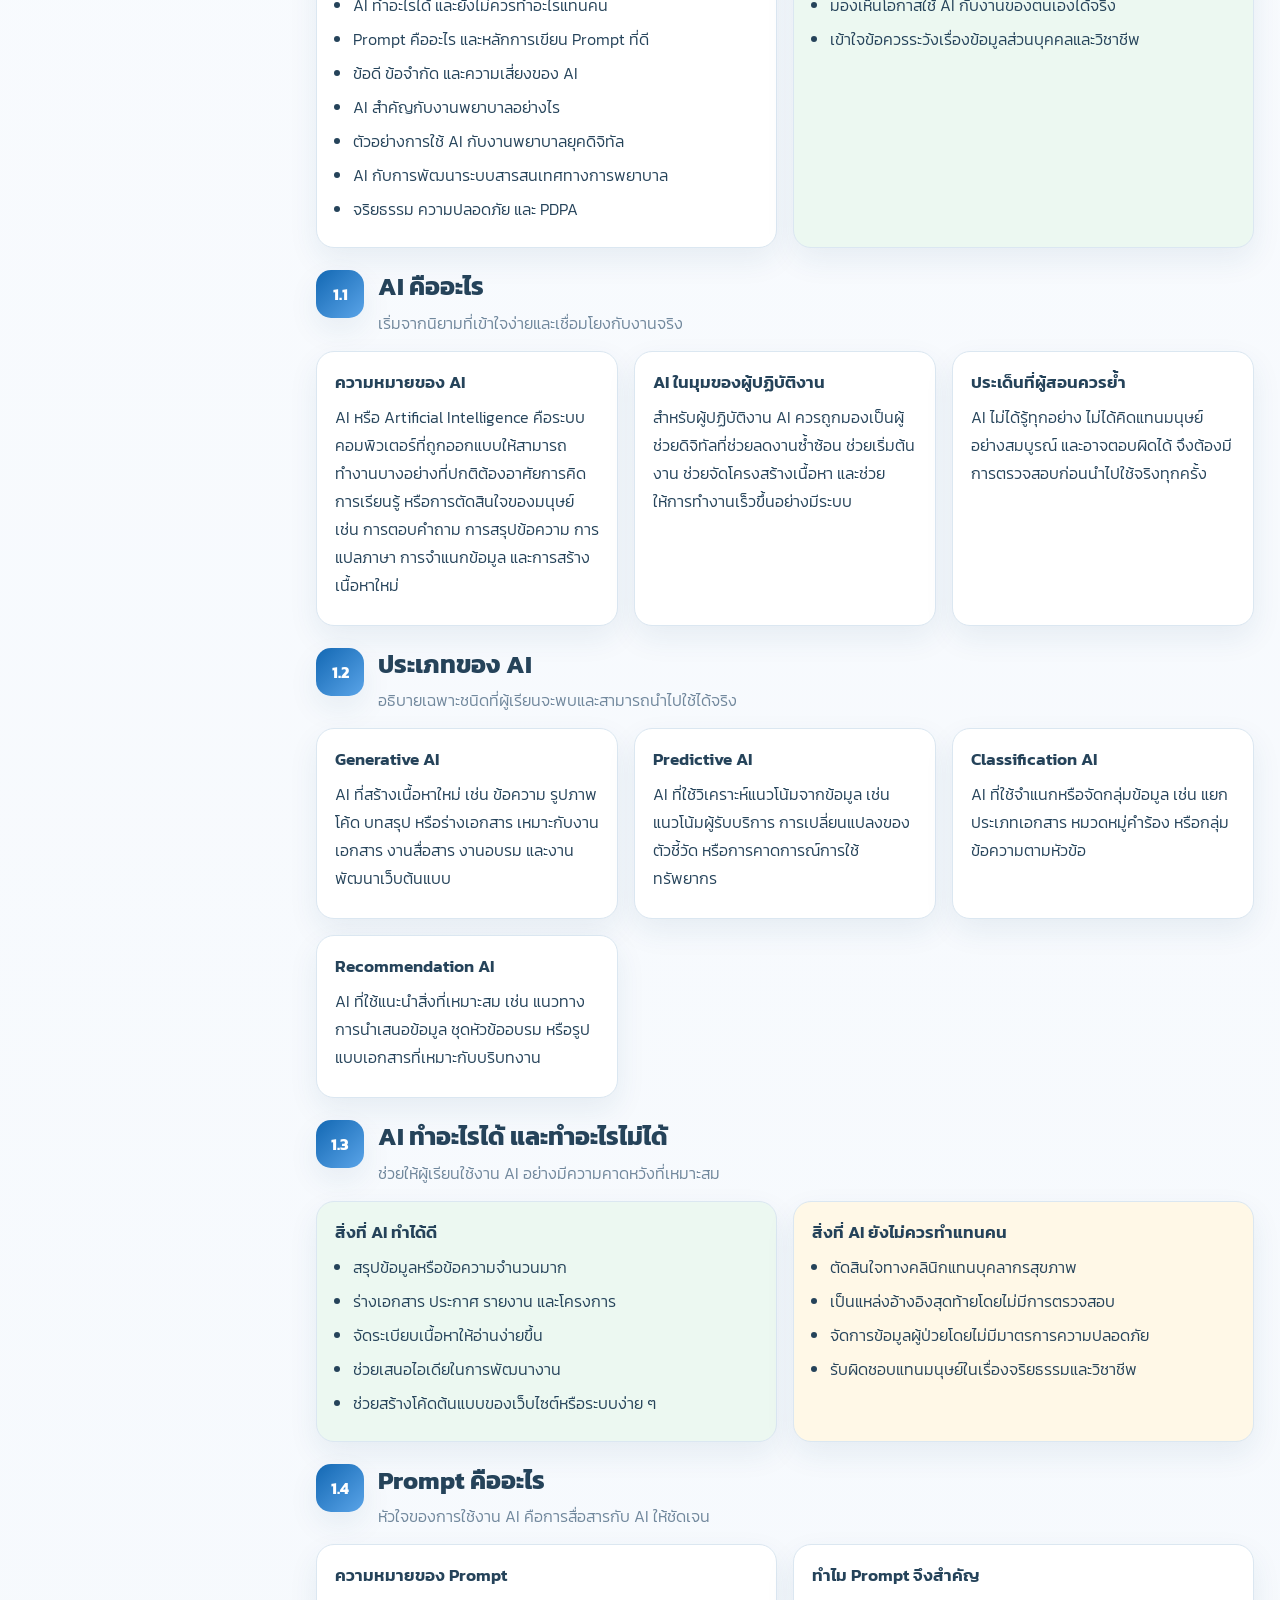
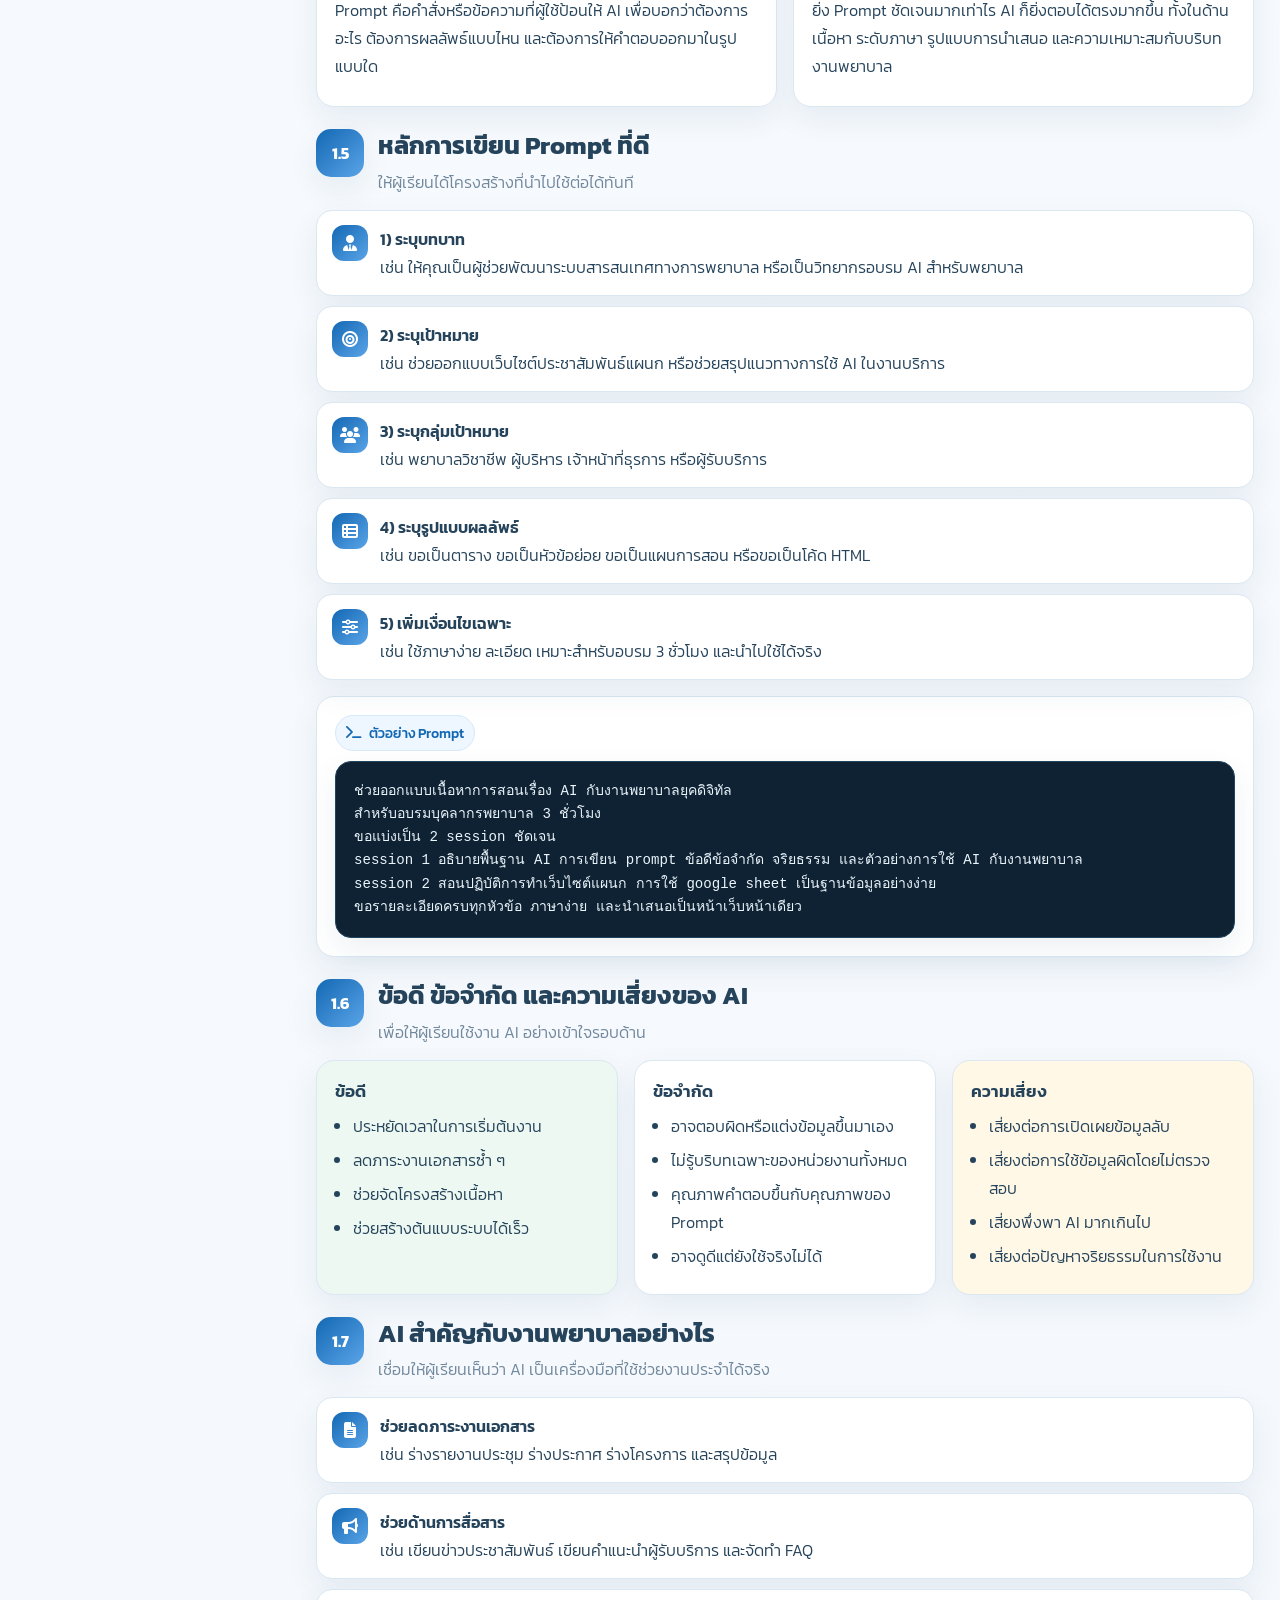
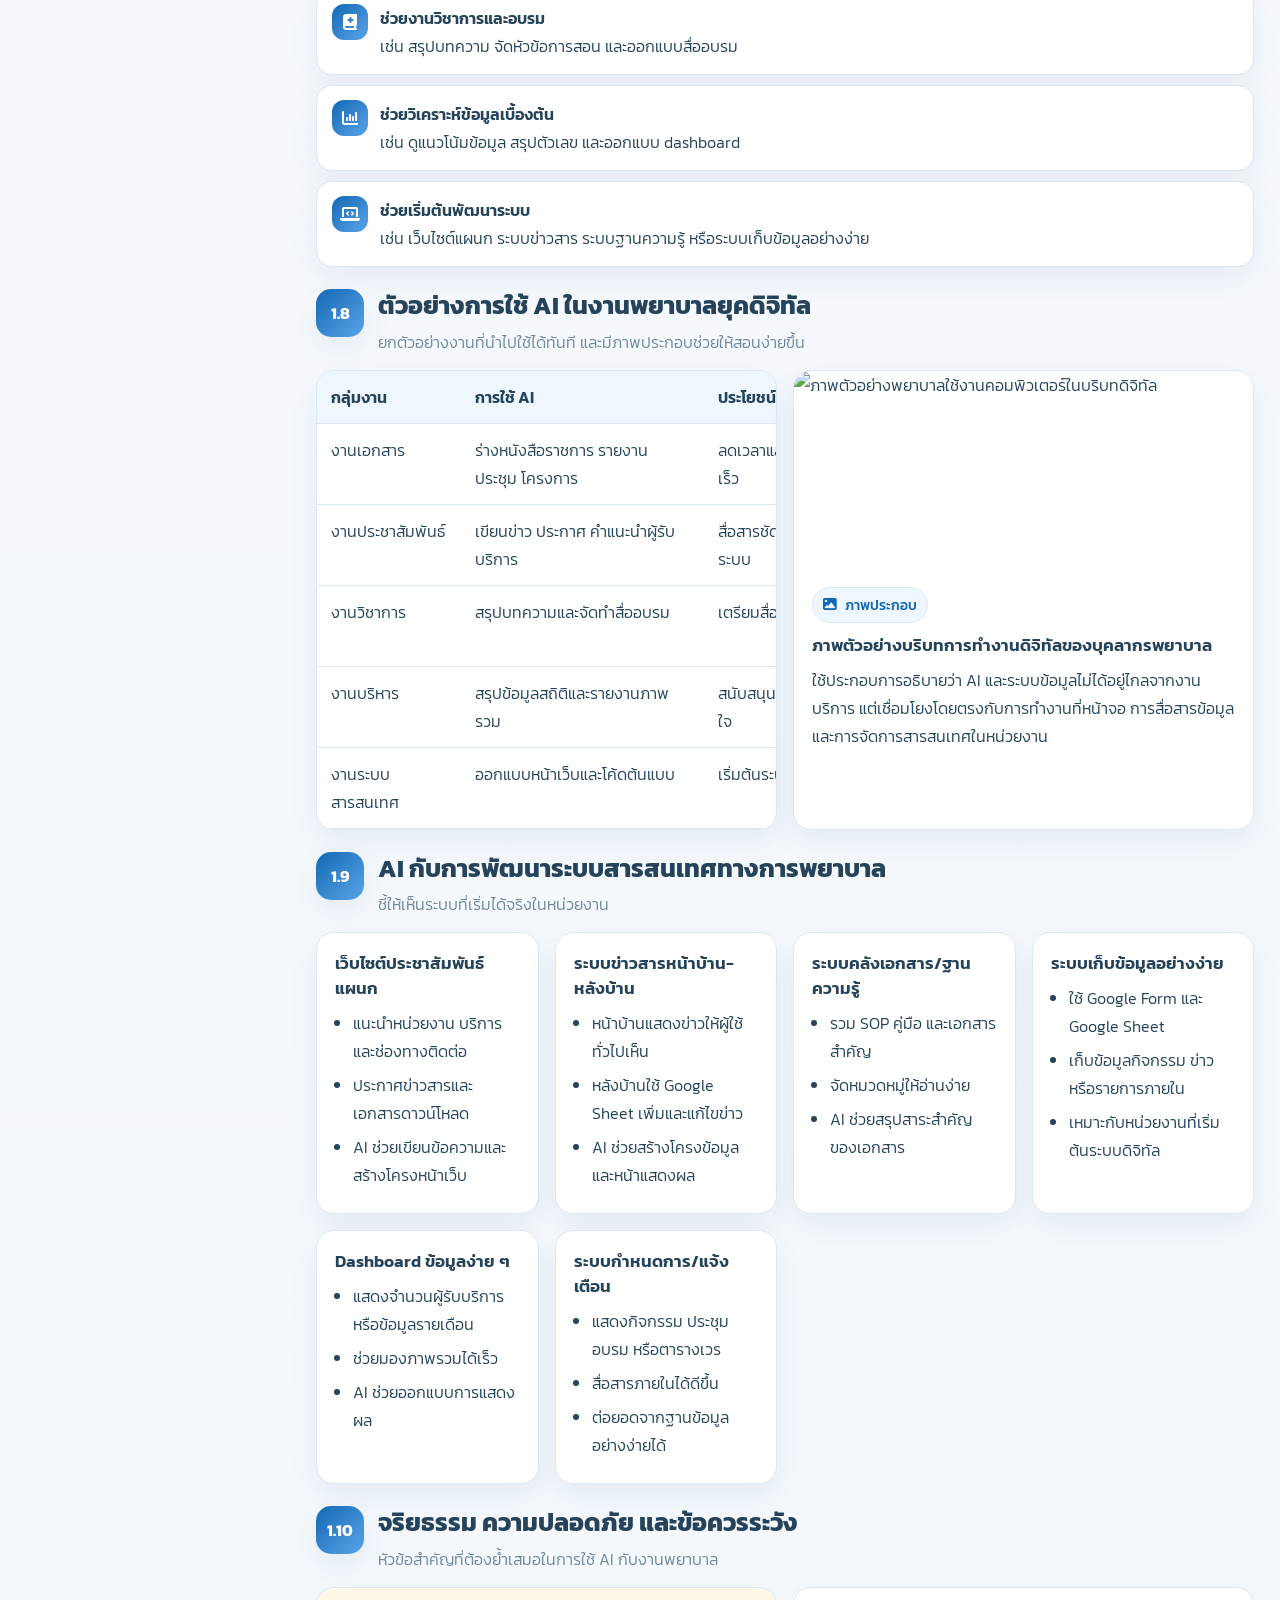
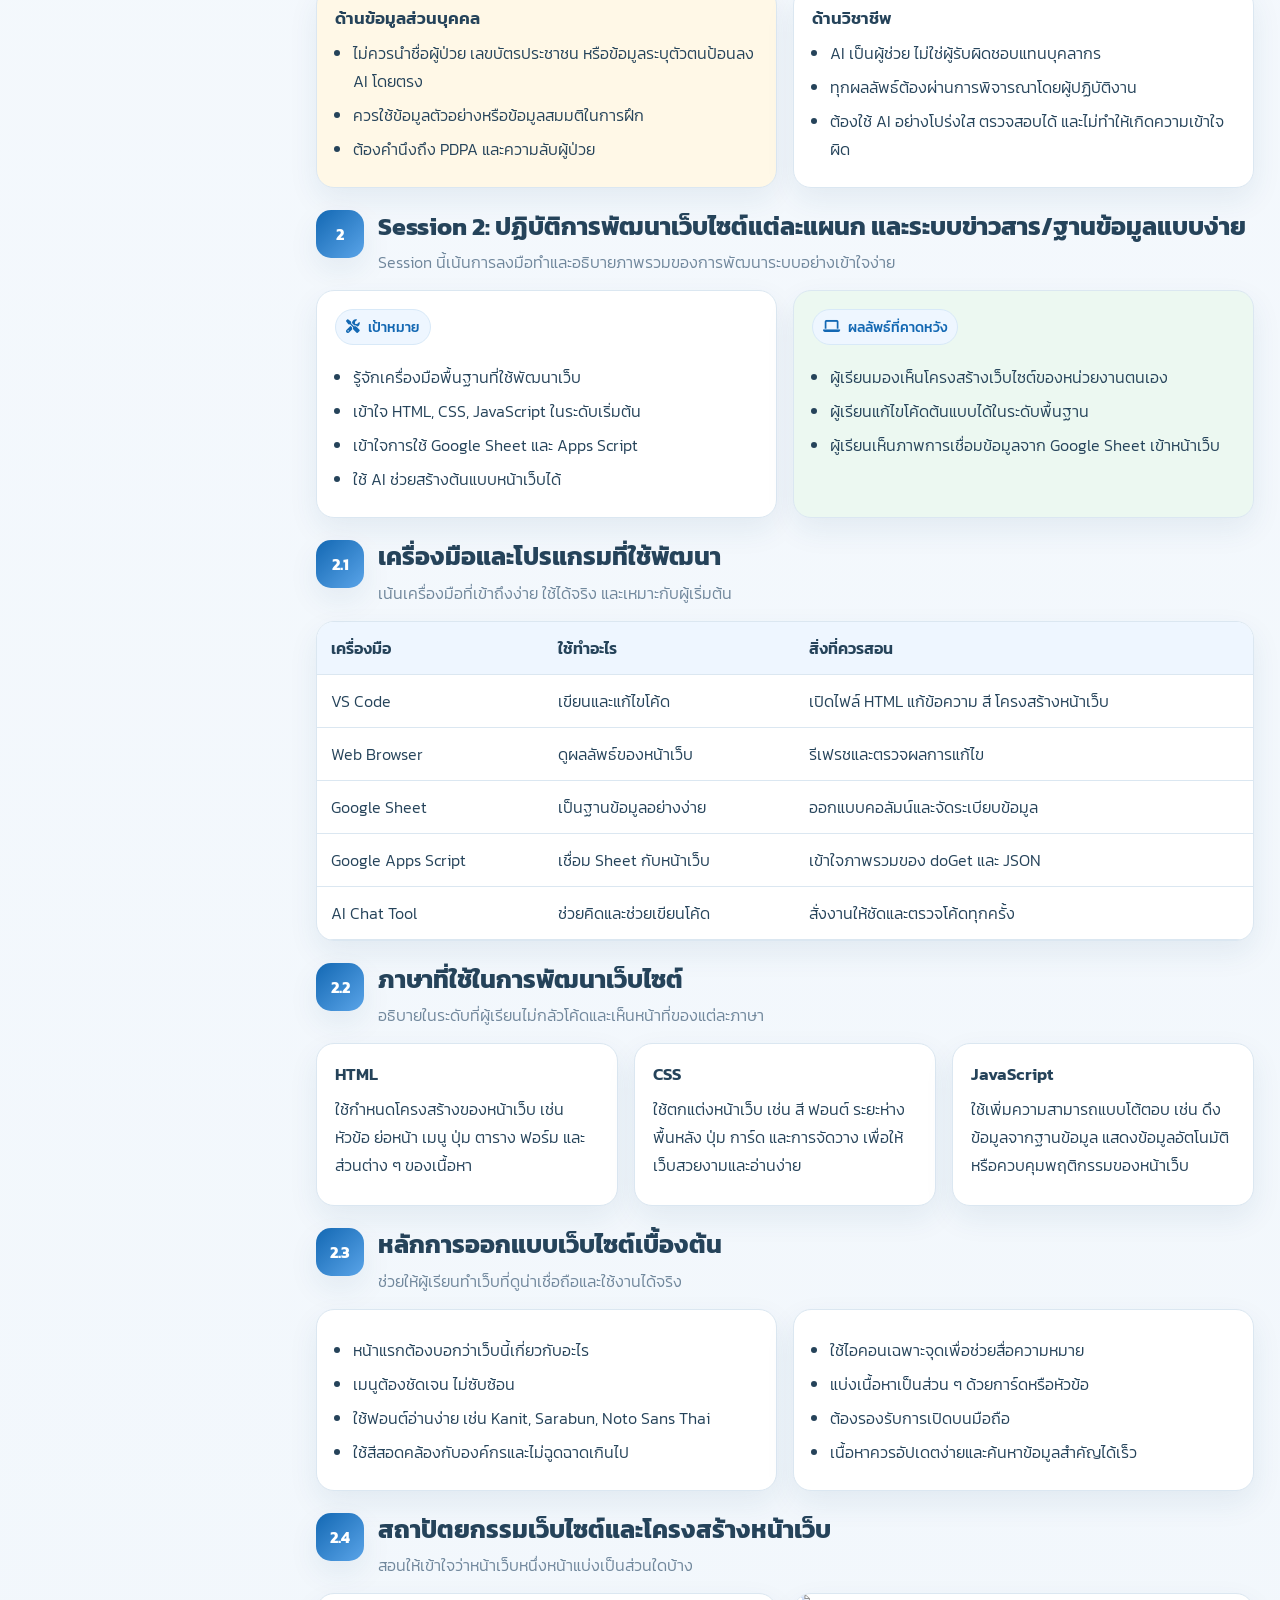
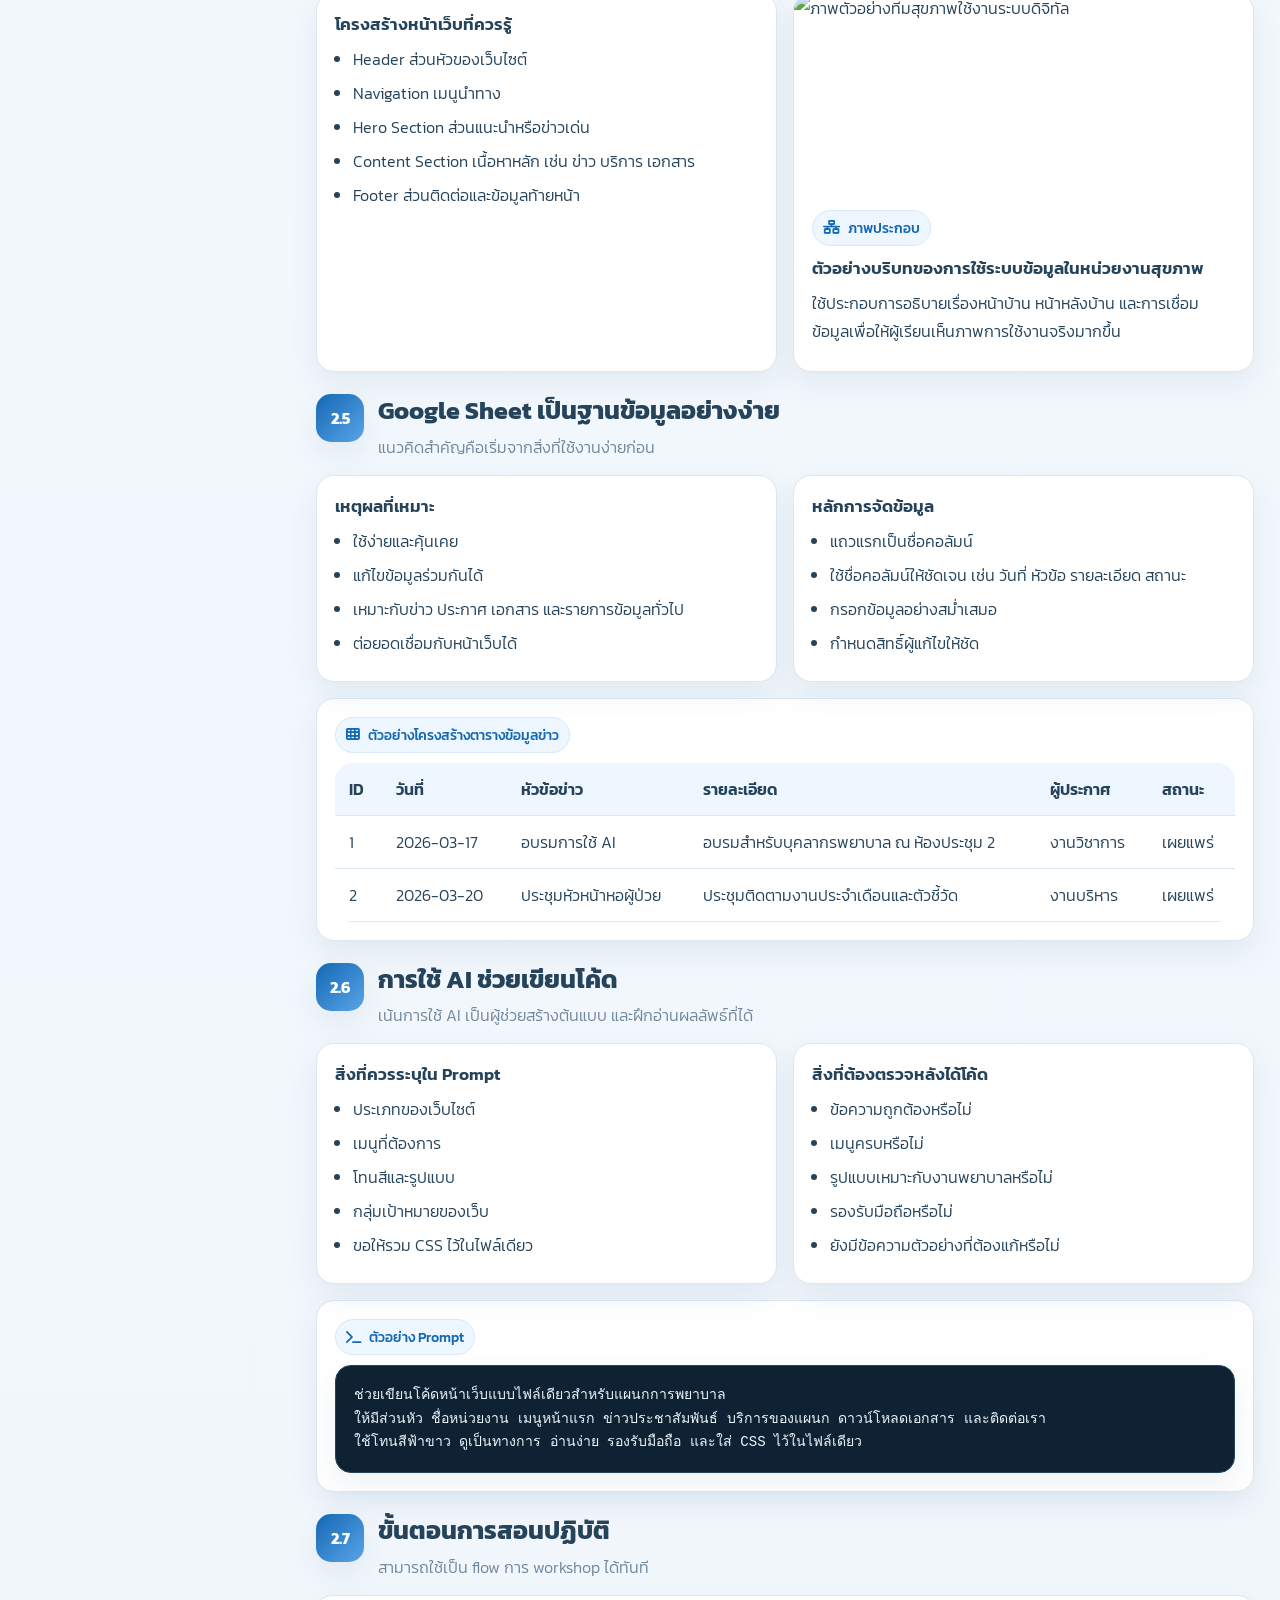
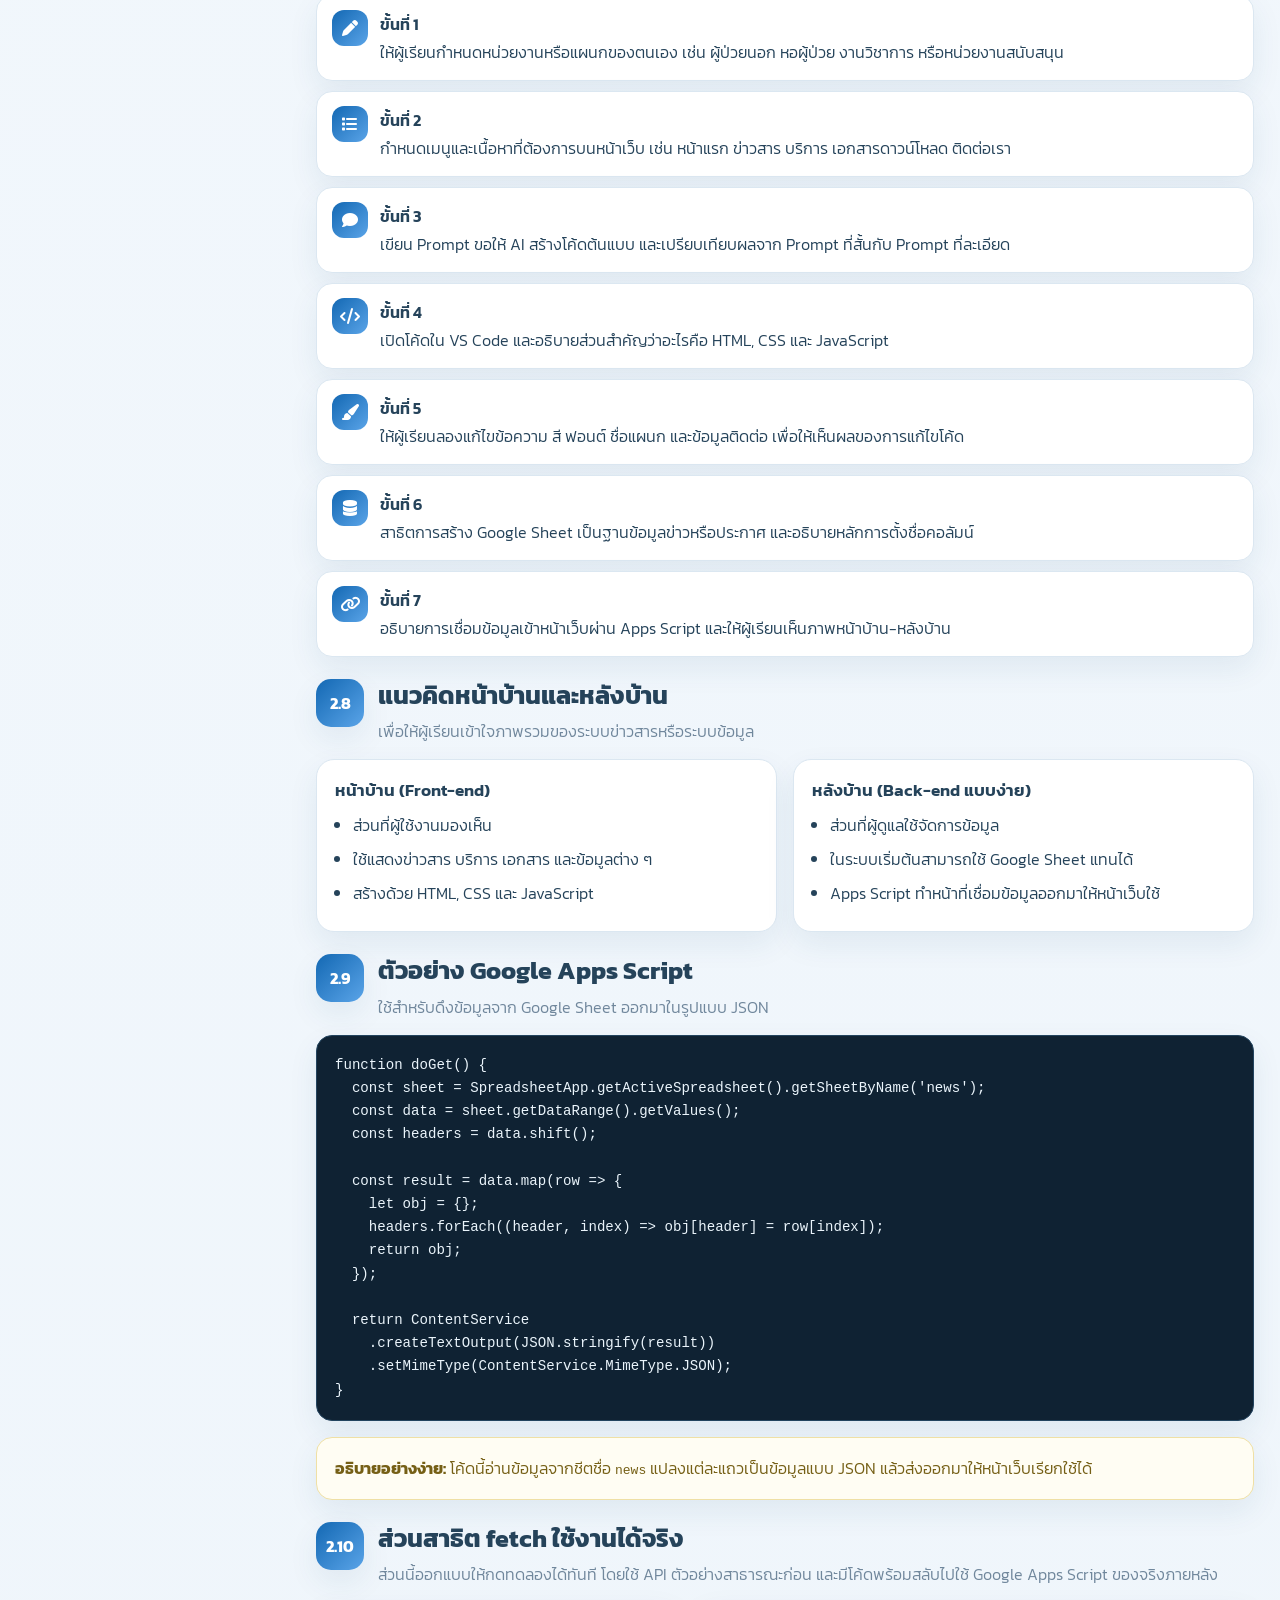
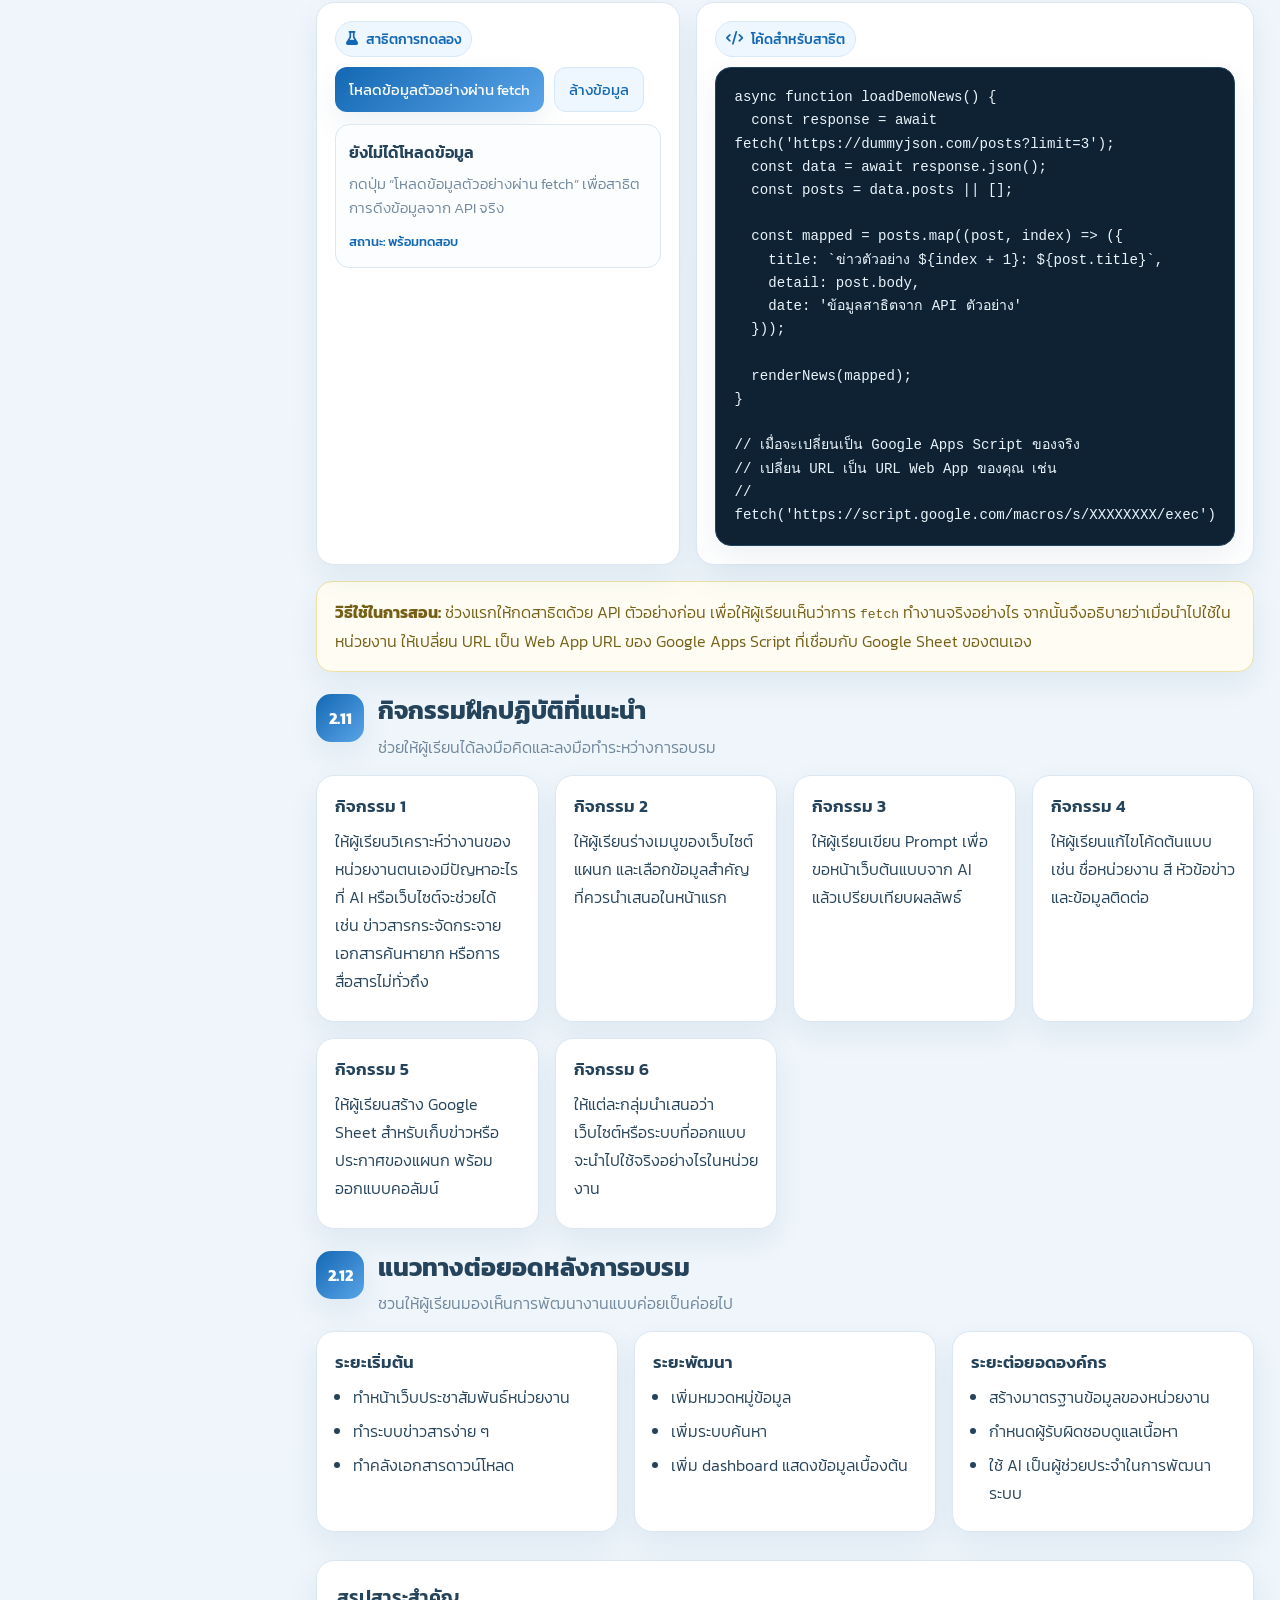
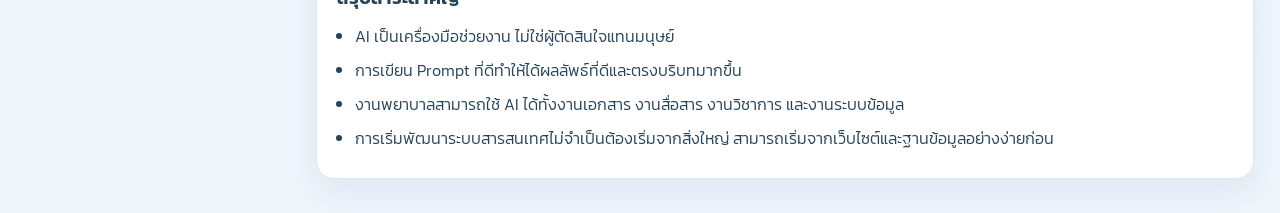
==== commit 180c1849: "asd" ====
--- a/index.html
+++ b/index.html
@@ -3,283 +3,928 @@
 <head>
   <meta charset="UTF-8" />
   <meta name="viewport" content="width=device-width, initial-scale=1.0" />
-  <title>กองอาคารสถานที่ มหาวิทยาลัยพะเยา</title>
-  <meta name="description" content="เว็บไซต์ตัวอย่างกองอาคารสถานที่ มหาวิทยาลัยพะเยา พร้อมข้อมูลหน่วยงาน วิสัยทัศน์ ภารกิจ ข่าวสาร และช่องทางติดต่อ" />
-  <meta name="theme-color" content="#0a49b7" />
-  <meta name="color-scheme" content="light" />
-  <meta property="og:type" content="website" />
-  <meta property="og:title" content="กองอาคารสถานที่ มหาวิทยาลัยพะเยา" />
-  <meta property="og:description" content="Division of Building and Facilities, University of Phayao" />
-  <link rel="preconnect" href="https://fonts.googleapis.com" />
-  <link rel="preconnect" href="https://fonts.gstatic.com" crossorigin />
-  <link rel="preload" as="style" href="https://fonts.googleapis.com/css2?family=Kanit:wght@300&display=swap" />
-  <link href="https://fonts.googleapis.com/css2?family=Kanit:wght@300&display=swap" rel="stylesheet" />
-  <link rel="preload" as="style" href="https://cdnjs.cloudflare.com/ajax/libs/font-awesome/6.5.2/css/all.min.css" />
-  <link rel="stylesheet" href="https://cdnjs.cloudflare.com/ajax/libs/font-awesome/6.5.2/css/all.min.css" />
-  <link rel="stylesheet" href="css/styles.css" />
-  <script type="application/ld+json">
-  {
-    "@context": "https://schema.org",
-    "@type": "Organization",
-    "name": "กองอาคารสถานที่ มหาวิทยาลัยพะเยา",
-    "url": "https://building.up.ac.th/",
-    "email": "building@up.ac.th",
-    "telephone": "+66-54-466-666",
-    "address": {
-      "@type": "PostalAddress",
-      "streetAddress": "19 หมู่ 2 ตำบลแม่กา",
-      "addressLocality": "อำเภอเมืองพะเยา",
-      "addressRegion": "พะเยา",
-      "postalCode": "56000",
-      "addressCountry": "TH"
-    }
-  }
-  </script>
+  <title>AI กับงานพยาบาลยุคดิจิทัล</title>
+  <link rel="preconnect" href="https://fonts.googleapis.com">
+  <link rel="preconnect" href="https://fonts.gstatic.com" crossorigin>
+  <link href="https://fonts.googleapis.com/css2?family=Kanit:wght@300;400;500;600;700&display=swap" rel="stylesheet">
+  <link rel="stylesheet" href="https://cdnjs.cloudflare.com/ajax/libs/font-awesome/6.5.2/css/all.min.css"/>
+  <style>
+    :root{
+      --bg:#f6f9fc;
+      --panel:#ffffff;
+      --soft:#eef5fb;
+      --soft-2:#f9fbfd;
+      --primary:#1368b3;
+      --primary-2:#5aa4e8;
+      --text:#25435a;
+      --muted:#70879c;
+      --line:#dbe7f1;
+      --ok:#ecf8f1;
+      --warn:#fff8e7;
+      --shadow:0 12px 30px rgba(26,72,111,.08);
+      --radius:18px;
+      --sidebar-w:290px;
+    }
+
+    *{box-sizing:border-box;scroll-behavior:smooth;}
+    html{scroll-padding-top:24px;}
+    body{
+      margin:0;
+      font-family:"Kanit",sans-serif;
+      font-weight:300;
+      background:linear-gradient(180deg,#f9fbfe 0%, #eef5fb 100%);
+      color:var(--text);
+      line-height:1.75;
+    }
+
+    img{max-width:100%;display:block;}
+    a{text-decoration:none;color:inherit;}
+
+    .layout{
+      display:grid;
+      grid-template-columns:var(--sidebar-w) 1fr;
+      min-height:100vh;
+    }
+
+    .sidebar{
+      position:sticky;
+      top:0;
+      height:100vh;
+      overflow:auto;
+      padding:18px 16px 20px;
+      background:rgba(255,255,255,.9);
+      border-right:1px solid var(--line);
+      backdrop-filter:blur(12px);
+    }
+
+    .brand{
+      background:linear-gradient(135deg,var(--primary),var(--primary-2));
+      color:#fff;
+      border-radius:22px;
+      padding:18px;
+      margin-bottom:14px;
+      box-shadow:var(--shadow);
+    }
+
+    .brand-icon{
+      width:44px;height:44px;border-radius:14px;
+      background:rgba(255,255,255,.16);
+      display:flex;align-items:center;justify-content:center;
+      margin-bottom:10px;font-size:1.1rem;
+    }
+
+    .brand h1{
+      margin:0 0 4px;
+      font-size:1.15rem;
+      line-height:1.4;
+      font-weight:600;
+    }
+
+    .brand p{margin:0;font-size:.92rem;opacity:.95;}
+
+    .menu-box{
+      background:var(--panel);
+      border:1px solid var(--line);
+      border-radius:18px;
+      padding:12px;
+      margin-bottom:12px;
+      box-shadow:var(--shadow);
+    }
+
+    .menu-title{
+      margin:0 0 8px;
+      color:var(--primary);
+      font-size:.92rem;
+      font-weight:600;
+      display:flex;align-items:center;gap:8px;
+    }
+
+    .menu{display:grid;gap:6px;}
+    .menu a{
+      display:block;
+      padding:9px 10px 9px 12px;
+      border-radius:12px;
+      font-size:.93rem;
+      color:var(--text);
+      border:1px solid transparent;
+      transition:.2s ease;
+      position:relative;
+    }
+
+    .menu a::before{
+      content:"";
+      position:absolute;
+      left:0;top:10px;bottom:10px;
+      width:3px;border-radius:999px;
+      background:transparent;
+      transition:.2s ease;
+    }
+
+    .menu a:hover{
+      background:#f7fbff;
+      border-color:#d7e7f5;
+      color:var(--primary);
+    }
+
+    .menu a.active{
+      background:#edf6ff;
+      border-color:#d2e6f8;
+      color:var(--primary);
+      font-weight:500;
+    }
+
+    .menu a.active::before{background:var(--primary);}
+
+    .content{padding:22px 26px 36px;}
+
+    .hero{
+      background:linear-gradient(135deg,#156ab5 0%, #5aa4e8 100%);
+      color:#fff;
+      padding:28px 30px;
+      border-radius:24px;
+      box-shadow:var(--shadow);
+      margin-bottom:20px;
+    }
+
+    .hero h2{
+      margin:0 0 10px;
+      font-size:clamp(1.75rem,3vw,2.5rem);
+      line-height:1.3;
+      font-weight:700;
+    }
+
+    .hero p{margin:8px 0;max-width:980px;}
+
+    .hero-tags{
+      display:flex;flex-wrap:wrap;gap:8px;margin-top:14px;
+    }
+
+    .hero-tags span{
+      background:rgba(255,255,255,.14);
+      border:1px solid rgba(255,255,255,.24);
+      padding:7px 11px;border-radius:999px;font-size:.9rem;
+      display:inline-flex;align-items:center;gap:8px;
+    }
+
+    .section{margin-bottom:22px;}
+
+    .section-head{
+      display:flex;gap:14px;align-items:flex-start;
+      margin-bottom:14px;
+    }
+
+    .section-badge{
+      min-width:48px;height:48px;border-radius:15px;
+      display:flex;align-items:center;justify-content:center;
+      background:linear-gradient(135deg,var(--primary),var(--primary-2));
+      color:#fff;font-weight:700;box-shadow:var(--shadow);
+    }
+
+    .section-head h2{
+      margin:0;
+      font-size:1.55rem;
+      line-height:1.35;
+      font-weight:700;
+      color:var(--text);
+    }
+
+    .section-head p{margin:5px 0 0;color:var(--muted);}
+
+    .grid-2,.grid-3{display:grid;gap:16px;}
+    .grid-2{grid-template-columns:repeat(auto-fit,minmax(280px,1fr));}
+    .grid-3{grid-template-columns:repeat(auto-fit,minmax(220px,1fr));}
+
+    .card{
+      background:var(--panel);
+      border:1px solid var(--line);
+      border-radius:var(--radius);
+      padding:18px;
+      box-shadow:var(--shadow);
+    }
+
+    .card.ok{background:var(--ok);}
+    .card.warn{background:var(--warn);}
+    .card.soft{background:linear-gradient(180deg,#fff 0%, #f8fbff 100%);}
+
+    .eyebrow{
+      display:inline-flex;align-items:center;gap:8px;
+      padding:5px 10px;border-radius:999px;
+      background:#eef6ff;color:var(--primary);
+      border:1px solid #d8e9f8;
+      font-size:.86rem;font-weight:500;margin-bottom:10px;
+    }
+
+    .card h3{margin:0 0 8px;font-size:1.08rem;font-weight:600;line-height:1.45;}
+    .card h4{margin:14px 0 8px;font-size:.98rem;font-weight:500;}
+    .card p{margin:8px 0;}
+
+    ul{margin:8px 0 0 18px;padding:0;}
+    li{margin-bottom:6px;}
+
+    .timeline{display:grid;gap:10px;}
+    .timeline-item{
+      background:#fff;
+      border:1px solid var(--line);
+      border-radius:16px;
+      padding:14px 15px;
+      display:flex;gap:12px;align-items:flex-start;
+      box-shadow:var(--shadow);
+    }
+
+    .timeline-icon{
+      width:36px;height:36px;border-radius:12px;
+      display:flex;align-items:center;justify-content:center;
+      flex-shrink:0;color:#fff;
+      background:linear-gradient(135deg,var(--primary),var(--primary-2));
+    }
+
+    .timeline-item strong{font-weight:600;color:var(--text);}
+
+    .table-wrap{
+      overflow:auto;
+      background:#fff;
+      border:1px solid var(--line);
+      border-radius:18px;
+      box-shadow:var(--shadow);
+    }
+
+    table{width:100%;border-collapse:collapse;min-width:760px;}
+    th,td{padding:12px 14px;border-bottom:1px solid var(--line);text-align:left;vertical-align:top;}
+    th{background:#eef6ff;font-weight:600;color:var(--text);}
+
+    .code-box{
+      background:#0f2233;color:#eaf4fb;
+      border:1px solid #23445f;
+      border-radius:16px;
+      padding:18px;
+      box-shadow:var(--shadow);
+      overflow:auto;white-space:pre-wrap;
+      font-family:Consolas, Monaco, monospace;
+      font-size:.88rem;line-height:1.65;
+    }
+
+    .note{
+      background:#fffdf3;border:1px solid #efe0a5;color:#755f15;
+      border-radius:16px;padding:16px 18px;box-shadow:var(--shadow);
+    }
+
+    .image-card{
+      overflow:hidden;padding:0;
+    }
+
+    .image-card img{
+      width:100%;height:200px;object-fit:cover;
+    }
+
+    .image-card .image-body{padding:16px 18px 18px;}
+
+    .demo-grid{display:grid;grid-template-columns:1.05fr .95fr;gap:16px;}
+    .demo-box{
+      background:#fff;border:1px solid var(--line);border-radius:18px;padding:18px;box-shadow:var(--shadow);
+    }
+
+    .demo-actions{display:flex;flex-wrap:wrap;gap:10px;margin-bottom:12px;}
+    button{
+      border:none;background:linear-gradient(135deg,var(--primary),var(--primary-2));
+      color:#fff;padding:10px 14px;border-radius:12px;font-family:inherit;font-size:.94rem;cursor:pointer;
+      box-shadow:var(--shadow);
+    }
+
+    button.secondary{background:#eef6ff;color:var(--primary);border:1px solid #d4e8fa;box-shadow:none;}
+
+    .news-list{display:grid;gap:10px;}
+    .news-item{
+      border:1px solid var(--line);border-radius:14px;padding:13px;background:#fbfdff;
+    }
+
+    .news-item h4{margin:0 0 6px;font-size:1rem;font-weight:600;color:var(--text);}
+    .news-item p{margin:0 0 6px;font-size:.94rem;color:var(--muted);line-height:1.6;}
+    .news-item small{color:var(--primary);font-weight:500;}
+
+    .footer{
+      margin-top:28px;background:#fff;border:1px solid var(--line);
+      border-radius:18px;padding:20px;box-shadow:var(--shadow);
+    }
+
+    @media (max-width:1100px){
+      .demo-grid{grid-template-columns:1fr;}
+    }
+
+    @media (max-width:980px){
+      .layout{grid-template-columns:1fr;}
+      .sidebar{position:relative;height:auto;border-right:none;border-bottom:1px solid var(--line);}
+      .content{padding:18px;}
+      .menu a.active::before{display:none;}
+    }
+  </style>
 </head>
 <body>
-  <a class="skip-link" href="#main-content">ข้ามไปยังเนื้อหาหลัก</a>
-
-  <header class="site-header" id="top">
-    <div class="topbar">
-      <div class="container topbar__inner">
-        <p><i class="fa-solid fa-phone"></i> 054-466-666 ต่อ 1060</p>
-        <p><i class="fa-solid fa-envelope"></i> building@up.ac.th</p>
+  <div class="layout">
+    <aside class="sidebar">
+      <div class="brand">
+        <div class="brand-icon"><i class="fa-solid fa-laptop-medical"></i></div>
+        <h1>AI กับงานพยาบาลยุคดิจิทัล</h1>
+        <p>สื่อการสอนหน้าเดียว พร้อมเมนูซ้ายไฮไลต์หัวข้ออัตโนมัติ</p>
       </div>
-    </div>
-
-    <div class="navbar-wrap" data-navbar>
-      <div class="container navbar">
-        <a href="index.html" class="brand" aria-label="กองอาคารสถานที่ มหาวิทยาลัยพะเยา">
-          <span class="brand__mark"><i class="fa-solid fa-building-shield"></i></span>
-          <span class="brand__text">
-            <strong>กองอาคารสถานที่</strong>
-            <span>มหาวิทยาลัยพะเยา</span>
-          </span>
-        </a>
-
-        <button class="nav-toggle" type="button" aria-expanded="false" aria-controls="primary-menu" aria-label="เปิดเมนู">
-          <i class="fa-solid fa-bars"></i>
-        </button>
-
-        <nav id="primary-menu" class="nav-menu" aria-label="เมนูหลัก">
-          <a href="index.html" data-nav>หน้าแรก</a>
-          <a href="pages/about.html" data-nav>เกี่ยวกับ</a>
-          <a href="pages/services.html" data-nav>ภารกิจ</a>
-          <a href="pages/news.html" data-nav>ข่าวสาร</a>
-          <a href="pages/contact.html" data-nav>ติดต่อ</a>
+
+      <div class="menu-box">
+        <div class="menu-title"><i class="fa-solid fa-house"></i> ภาพรวม</div>
+        <nav class="menu">
+          <a href="#intro">บทนำ</a>
+          <a href="#goals">วัตถุประสงค์การสอน</a>
+          <a href="#schedule">โครงสร้างเวลา 3 ชั่วโมง</a>
         </nav>
       </div>
-    </div>
-  </header>
-
-  <main id="main-content">
-    <section class="hero hero--home section-dark">
-      <div class="container hero__grid">
-        <div class="hero__content reveal">
-          <span class="eyebrow">Division of Building and Facilities</span>
-          <h1>กองอาคารสถานที่<br />มหาวิทยาลัยพะเยา</h1>
-          <p class="hero__lead">
-            หน่วยงานสนับสนุนที่ดูแลอาคารสถานที่ ระบบสาธารณูปโภค ภูมิทัศน์ การอนุรักษ์พลังงาน
-            และสภาพแวดล้อมของมหาวิทยาลัยพะเยา เพื่อให้พื้นที่การเรียนรู้และการทำงานพร้อมใช้งานอย่างมีประสิทธิภาพ
-          </p>
-          <div class="button-row">
-            <a class="button magnetic" href="pages/services.html"><i class="fa-solid fa-arrow-right"></i> สำรวจภารกิจ</a>
-            <a class="button button--ghost magnetic" href="pages/contact.html"><i class="fa-solid fa-paper-plane"></i> ติดต่อหน่วยงาน</a>
-          </div>
-          <ul class="hero-points" aria-label="จุดเน้นของหน่วยงาน">
-            <li><i class="fa-solid fa-screwdriver-wrench"></i> บำรุงรักษาอาคารสถานที่</li>
-            <li><i class="fa-solid fa-plug-circle-bolt"></i> ระบบสาธารณูปโภค</li>
-            <li><i class="fa-solid fa-leaf"></i> สิ่งแวดล้อมและพลังงาน</li>
-          </ul>
-        </div>
-
-        <div class="hero__visual reveal parallax" data-parallax="0.09" aria-hidden="true">
-          <div class="orbital-frame"></div>
-          <article class="glass-card glass-card--hero">
-            <div class="wire-grid">
-              <div class="tower tower--one"></div>
-              <div class="tower tower--two"></div>
-              <div class="tower tower--three"></div>
+
+      <div class="menu-box">
+        <div class="menu-title"><i class="fa-solid fa-brain"></i> Session 1</div>
+        <nav class="menu">
+          <a href="#s1">ภาพรวม Session 1</a>
+          <a href="#s1-1">1.1 AI คืออะไร</a>
+          <a href="#s1-2">1.2 ประเภทของ AI</a>
+          <a href="#s1-3">1.3 AI ทำอะไรได้/ไม่ได้</a>
+          <a href="#s1-4">1.4 Prompt คืออะไร</a>
+          <a href="#s1-5">1.5 หลักการเขียน Prompt</a>
+          <a href="#s1-6">1.6 ข้อดี ข้อจำกัด ความเสี่ยง</a>
+          <a href="#s1-7">1.7 AI สำคัญกับงานพยาบาลอย่างไร</a>
+          <a href="#s1-8">1.8 ตัวอย่างการใช้ AI ในงานพยาบาล</a>
+          <a href="#s1-9">1.9 AI กับระบบสารสนเทศทางการพยาบาล</a>
+          <a href="#s1-10">1.10 จริยธรรมและความปลอดภัย</a>
+        </nav>
+      </div>
+
+      <div class="menu-box">
+        <div class="menu-title"><i class="fa-solid fa-code"></i> Session 2</div>
+        <nav class="menu">
+          <a href="#s2">ภาพรวม Session 2</a>
+          <a href="#s2-1">2.1 เครื่องมือที่ใช้พัฒนา</a>
+          <a href="#s2-2">2.2 ภาษาที่ใช้</a>
+          <a href="#s2-3">2.3 หลักการออกแบบเว็บไซต์</a>
+          <a href="#s2-4">2.4 โครงสร้างและสถาปัตยกรรมเว็บ</a>
+          <a href="#s2-5">2.5 Google Sheet เป็นฐานข้อมูล</a>
+          <a href="#s2-6">2.6 การใช้ AI ช่วยเขียนโค้ด</a>
+          <a href="#s2-7">2.7 ขั้นตอนการสอนปฏิบัติ</a>
+          <a href="#s2-8">2.8 หน้าบ้านและหลังบ้าน</a>
+          <a href="#s2-9">2.9 Apps Script ตัวอย่าง</a>
+          <a href="#s2-10">2.10 ส่วนสาธิต fetch ใช้งานได้จริง</a>
+          <a href="#s2-11">2.11 กิจกรรมฝึกปฏิบัติ</a>
+          <a href="#s2-12">2.12 แนวทางต่อยอด</a>
+        </nav>
+      </div>
+    </aside>
+
+    <main class="content">
+      <section class="hero" id="intro">
+        <h2>AI กับงานพยาบาลยุคดิจิทัล และการพัฒนาระบบสารสนเทศทางการพยาบาล</h2>
+        <p>เอกสารนี้จัดทำเป็นสื่อการสอนแบบหน้าเว็บเดียวสำหรับใช้สอนจริง โดยแบ่งเนื้อหาเป็น 2 Session ชัดเจน ครอบคลุมตั้งแต่พื้นฐาน AI การเขียน Prompt การใช้ AI กับงานพยาบาล ไปจนถึงการพัฒนาเว็บไซต์และระบบข้อมูลอย่างง่ายสำหรับนำไปใช้ในหน่วยงาน</p>
+        <p>รูปแบบหน้าเว็บนี้ออกแบบให้เหมาะกับผู้สอน สามารถคลิกเมนูด้านซ้ายเพื่อเลื่อนตามหัวข้อได้ทันที และเมนูจะไฮไลต์หัวข้อที่กำลังอ่านอยู่โดยอัตโนมัติ</p>
+        <div class="hero-tags">
+          <span><i class="fa-solid fa-clock"></i> ใช้สอน 3 ชั่วโมง</span>
+          <span><i class="fa-solid fa-bars-progress"></i> เมนูซ้ายไฮไลต์อัตโนมัติ</span>
+          <span><i class="fa-solid fa-image"></i> มีภาพประกอบบางหัวข้อ</span>
+          <span><i class="fa-solid fa-link"></i> มีส่วนสาธิต fetch ใช้งานได้จริง</span>
+        </div>
+      </section>
+
+      <section class="section" id="goals">
+        <div class="section-head">
+          <div class="section-badge"><i class="fa-solid fa-bullseye"></i></div>
+          <div>
+            <h2>วัตถุประสงค์การสอน</h2>
+            <p>กำหนดผลลัพธ์การเรียนรู้ให้ชัดในด้านความรู้ ทักษะ และการประยุกต์ใช้จริงในหน่วยงาน</p>
+          </div>
+        </div>
+        <div class="grid-3">
+          <div class="card soft">
+            <div class="eyebrow"><i class="fa-solid fa-book-open"></i> ด้านความรู้</div>
+            <ul>
+              <li>เข้าใจความหมายของ AI และพื้นฐานการทำงานในภาพรวม</li>
+              <li>รู้จักประเภทของ AI ที่พบได้บ่อยในการใช้งานจริง</li>
+              <li>เข้าใจข้อดี ข้อจำกัด และความเสี่ยงของ AI</li>
+            </ul>
+          </div>
+          <div class="card soft">
+            <div class="eyebrow"><i class="fa-solid fa-keyboard"></i> ด้านทักษะ</div>
+            <ul>
+              <li>เขียน Prompt ได้ชัดเจนและเหมาะกับบริบทงานพยาบาล</li>
+              <li>ใช้ AI ช่วยสรุป วิเคราะห์ และร่างเนื้อหาได้</li>
+              <li>ใช้ AI ช่วยสร้างต้นแบบเว็บไซต์หรือระบบข้อมูลได้</li>
+            </ul>
+          </div>
+          <div class="card soft">
+            <div class="eyebrow"><i class="fa-solid fa-hospital"></i> ด้านการประยุกต์ใช้</div>
+            <ul>
+              <li>เห็นโอกาสใช้ AI กับงานพยาบาลยุคดิจิทัล</li>
+              <li>เข้าใจการพัฒนาเว็บไซต์แผนกและระบบข่าวสารแบบง่าย</li>
+              <li>เริ่มต้นใช้ Google Sheet และ Apps Script กับงานจริงได้</li>
+            </ul>
+          </div>
+        </div>
+      </section>
+
+      <section class="section" id="schedule">
+        <div class="section-head">
+          <div class="section-badge"><i class="fa-solid fa-clock"></i></div>
+          <div>
+            <h2>โครงสร้างเวลาในการสอน 3 ชั่วโมง</h2>
+            <p>แบ่งเวลาให้ครอบคลุมทั้งภาคทฤษฎี ภาคปฏิบัติ และการสรุปผล</p>
+          </div>
+        </div>
+        <div class="timeline">
+          <div class="timeline-item"><div class="timeline-icon"><i class="fa-solid fa-play"></i></div><div><strong>00:00 - 00:15 น.</strong><br>นำเข้าสู่บทเรียน อธิบายภาพรวม AI และความเชื่อมโยงกับงานพยาบาลยุคดิจิทัล</div></div>
+          <div class="timeline-item"><div class="timeline-icon"><i class="fa-solid fa-brain"></i></div><div><strong>00:15 - 01:15 น.</strong><br>Session 1: พื้นฐาน AI การเขียน Prompt การใช้ AI กับงานพยาบาล และประเด็นจริยธรรม/ความปลอดภัย</div></div>
+          <div class="timeline-item"><div class="timeline-icon"><i class="fa-solid fa-mug-hot"></i></div><div><strong>01:15 - 01:25 น.</strong><br>พักและถามตอบ</div></div>
+          <div class="timeline-item"><div class="timeline-icon"><i class="fa-solid fa-code"></i></div><div><strong>01:25 - 02:45 น.</strong><br>Session 2: ฝึกพัฒนาเว็บไซต์แผนก การใช้ Google Sheet และ Google Apps Script เป็นระบบข้อมูลอย่างง่าย</div></div>
+          <div class="timeline-item"><div class="timeline-icon"><i class="fa-solid fa-flag-checkered"></i></div><div><strong>02:45 - 03:00 น.</strong><br>สรุปผล แนวทางต่อยอด และอภิปรายการใช้จริงในหน่วยงาน</div></div>
+        </div>
+      </section>
+
+      <section class="section" id="s1">
+        <div class="section-head">
+          <div class="section-badge">1</div>
+          <div>
+            <h2>Session 1: รู้จัก AI เข้าใจพื้นฐาน AI การ Prompt และการใช้ AI กับงานพยาบาลยุคดิจิทัล</h2>
+            <p>Session นี้เป็นภาคความรู้พื้นฐาน เพื่อให้ผู้เรียนมีความเข้าใจที่ถูกต้องก่อนเข้าสู่การประยุกต์ใช้จริง</p>
+          </div>
+        </div>
+        <div class="grid-2">
+          <div class="card">
+            <div class="eyebrow"><i class="fa-solid fa-list-check"></i> เนื้อหาหลัก</div>
+            <ul>
+              <li>AI คืออะไร และทำงานอย่างไรในภาพรวม</li>
+              <li>ประเภทของ AI ที่พบได้บ่อยในงานจริง</li>
+              <li>AI ทำอะไรได้ และยังไม่ควรทำอะไรแทนคน</li>
+              <li>Prompt คืออะไร และหลักการเขียน Prompt ที่ดี</li>
+              <li>ข้อดี ข้อจำกัด และความเสี่ยงของ AI</li>
+              <li>AI สำคัญกับงานพยาบาลอย่างไร</li>
+              <li>ตัวอย่างการใช้ AI กับงานพยาบาลยุคดิจิทัล</li>
+              <li>AI กับการพัฒนาระบบสารสนเทศทางการพยาบาล</li>
+              <li>จริยธรรม ความปลอดภัย และ PDPA</li>
+            </ul>
+          </div>
+          <div class="card ok">
+            <div class="eyebrow"><i class="fa-solid fa-graduation-cap"></i> ผลลัพธ์ที่คาดหวัง</div>
+            <ul>
+              <li>อธิบาย AI ได้ด้วยภาษาง่ายและถูกต้อง</li>
+              <li>เขียน Prompt เพื่อใช้งาน AI ได้ชัดเจนขึ้น</li>
+              <li>มองเห็นโอกาสใช้ AI กับงานของตนเองได้จริง</li>
+              <li>เข้าใจข้อควรระวังเรื่องข้อมูลส่วนบุคคลและวิชาชีพ</li>
+            </ul>
+          </div>
+        </div>
+      </section>
+
+      <section class="section" id="s1-1">
+        <div class="section-head"><div class="section-badge">1.1</div><div><h2>AI คืออะไร</h2><p>เริ่มจากนิยามที่เข้าใจง่ายและเชื่อมโยงกับงานจริง</p></div></div>
+        <div class="grid-3">
+          <div class="card"><h3>ความหมายของ AI</h3><p>AI หรือ Artificial Intelligence คือระบบคอมพิวเตอร์ที่ถูกออกแบบให้สามารถทำงานบางอย่างที่ปกติต้องอาศัยการคิด การเรียนรู้ หรือการตัดสินใจของมนุษย์ เช่น การตอบคำถาม การสรุปข้อความ การแปลภาษา การจำแนกข้อมูล และการสร้างเนื้อหาใหม่</p></div>
+          <div class="card"><h3>AI ในมุมของผู้ปฏิบัติงาน</h3><p>สำหรับผู้ปฏิบัติงาน AI ควรถูกมองเป็นผู้ช่วยดิจิทัลที่ช่วยลดงานซ้ำซ้อน ช่วยเริ่มต้นงาน ช่วยจัดโครงสร้างเนื้อหา และช่วยให้การทำงานเร็วขึ้นอย่างมีระบบ</p></div>
+          <div class="card"><h3>ประเด็นที่ผู้สอนควรย้ำ</h3><p>AI ไม่ได้รู้ทุกอย่าง ไม่ได้คิดแทนมนุษย์อย่างสมบูรณ์ และอาจตอบผิดได้ จึงต้องมีการตรวจสอบก่อนนำไปใช้จริงทุกครั้ง</p></div>
+        </div>
+      </section>
+
+      <section class="section" id="s1-2">
+        <div class="section-head"><div class="section-badge">1.2</div><div><h2>ประเภทของ AI</h2><p>อธิบายเฉพาะชนิดที่ผู้เรียนจะพบและสามารถนำไปใช้ได้จริง</p></div></div>
+        <div class="grid-2">
+          <div class="card"><h3>Generative AI</h3><p>AI ที่สร้างเนื้อหาใหม่ เช่น ข้อความ รูปภาพ โค้ด บทสรุป หรือร่างเอกสาร เหมาะกับงานเอกสาร งานสื่อสาร งานอบรม และงานพัฒนาเว็บต้นแบบ</p></div>
+          <div class="card"><h3>Predictive AI</h3><p>AI ที่ใช้วิเคราะห์แนวโน้มจากข้อมูล เช่น แนวโน้มผู้รับบริการ การเปลี่ยนแปลงของตัวชี้วัด หรือการคาดการณ์การใช้ทรัพยากร</p></div>
+          <div class="card"><h3>Classification AI</h3><p>AI ที่ใช้จำแนกหรือจัดกลุ่มข้อมูล เช่น แยกประเภทเอกสาร หมวดหมู่คำร้อง หรือกลุ่มข้อความตามหัวข้อ</p></div>
+          <div class="card"><h3>Recommendation AI</h3><p>AI ที่ใช้แนะนำสิ่งที่เหมาะสม เช่น แนวทางการนำเสนอข้อมูล ชุดหัวข้ออบรม หรือรูปแบบเอกสารที่เหมาะกับบริบทงาน</p></div>
+        </div>
+      </section>
+
+      <section class="section" id="s1-3">
+        <div class="section-head"><div class="section-badge">1.3</div><div><h2>AI ทำอะไรได้ และทำอะไรไม่ได้</h2><p>ช่วยให้ผู้เรียนใช้งาน AI อย่างมีความคาดหวังที่เหมาะสม</p></div></div>
+        <div class="grid-2">
+          <div class="card ok">
+            <h3>สิ่งที่ AI ทำได้ดี</h3>
+            <ul>
+              <li>สรุปข้อมูลหรือข้อความจำนวนมาก</li>
+              <li>ร่างเอกสาร ประกาศ รายงาน และโครงการ</li>
+              <li>จัดระเบียบเนื้อหาให้อ่านง่ายขึ้น</li>
+              <li>ช่วยเสนอไอเดียในการพัฒนางาน</li>
+              <li>ช่วยสร้างโค้ดต้นแบบของเว็บไซต์หรือระบบง่าย ๆ</li>
+            </ul>
+          </div>
+          <div class="card warn">
+            <h3>สิ่งที่ AI ยังไม่ควรทำแทนคน</h3>
+            <ul>
+              <li>ตัดสินใจทางคลินิกแทนบุคลากรสุขภาพ</li>
+              <li>เป็นแหล่งอ้างอิงสุดท้ายโดยไม่มีการตรวจสอบ</li>
+              <li>จัดการข้อมูลผู้ป่วยโดยไม่มีมาตรการความปลอดภัย</li>
+              <li>รับผิดชอบแทนมนุษย์ในเรื่องจริยธรรมและวิชาชีพ</li>
+            </ul>
+          </div>
+        </div>
+      </section>
+
+      <section class="section" id="s1-4">
+        <div class="section-head"><div class="section-badge">1.4</div><div><h2>Prompt คืออะไร</h2><p>หัวใจของการใช้งาน AI คือการสื่อสารกับ AI ให้ชัดเจน</p></div></div>
+        <div class="grid-2">
+          <div class="card"><h3>ความหมายของ Prompt</h3><p>Prompt คือคำสั่งหรือข้อความที่ผู้ใช้ป้อนให้ AI เพื่อบอกว่าต้องการอะไร ต้องการผลลัพธ์แบบไหน และต้องการให้คำตอบออกมาในรูปแบบใด</p></div>
+          <div class="card"><h3>ทำไม Prompt จึงสำคัญ</h3><p>ยิ่ง Prompt ชัดเจนมากเท่าไร AI ก็ยิ่งตอบได้ตรงมากขึ้น ทั้งในด้านเนื้อหา ระดับภาษา รูปแบบการนำเสนอ และความเหมาะสมกับบริบทงานพยาบาล</p></div>
+        </div>
+      </section>
+
+      <section class="section" id="s1-5">
+        <div class="section-head"><div class="section-badge">1.5</div><div><h2>หลักการเขียน Prompt ที่ดี</h2><p>ให้ผู้เรียนได้โครงสร้างที่นำไปใช้ต่อได้ทันที</p></div></div>
+        <div class="timeline">
+          <div class="timeline-item"><div class="timeline-icon"><i class="fa-solid fa-user-tie"></i></div><div><strong>1) ระบุบทบาท</strong><br>เช่น ให้คุณเป็นผู้ช่วยพัฒนาระบบสารสนเทศทางการพยาบาล หรือเป็นวิทยากรอบรม AI สำหรับพยาบาล</div></div>
+          <div class="timeline-item"><div class="timeline-icon"><i class="fa-solid fa-bullseye"></i></div><div><strong>2) ระบุเป้าหมาย</strong><br>เช่น ช่วยออกแบบเว็บไซต์ประชาสัมพันธ์แผนก หรือช่วยสรุปแนวทางการใช้ AI ในงานบริการ</div></div>
+          <div class="timeline-item"><div class="timeline-icon"><i class="fa-solid fa-users"></i></div><div><strong>3) ระบุกลุ่มเป้าหมาย</strong><br>เช่น พยาบาลวิชาชีพ ผู้บริหาร เจ้าหน้าที่ธุรการ หรือผู้รับบริการ</div></div>
+          <div class="timeline-item"><div class="timeline-icon"><i class="fa-solid fa-table-list"></i></div><div><strong>4) ระบุรูปแบบผลลัพธ์</strong><br>เช่น ขอเป็นตาราง ขอเป็นหัวข้อย่อย ขอเป็นแผนการสอน หรือขอเป็นโค้ด HTML</div></div>
+          <div class="timeline-item"><div class="timeline-icon"><i class="fa-solid fa-sliders"></i></div><div><strong>5) เพิ่มเงื่อนไขเฉพาะ</strong><br>เช่น ใช้ภาษาง่าย ละเอียด เหมาะสำหรับอบรม 3 ชั่วโมง และนำไปใช้ได้จริง</div></div>
+        </div>
+        <div class="card" style="margin-top:16px;">
+          <div class="eyebrow"><i class="fa-solid fa-terminal"></i> ตัวอย่าง Prompt</div>
+          <div class="code-box">ช่วยออกแบบเนื้อหาการสอนเรื่อง AI กับงานพยาบาลยุคดิจิทัล
+สำหรับอบรมบุคลากรพยาบาล 3 ชั่วโมง
+ขอแบ่งเป็น 2 session ชัดเจน
+session 1 อธิบายพื้นฐาน AI การเขียน prompt ข้อดีข้อจำกัด จริยธรรม และตัวอย่างการใช้ AI กับงานพยาบาล
+session 2 สอนปฏิบัติการทำเว็บไซต์แผนก การใช้ google sheet เป็นฐานข้อมูลอย่างง่าย
+ขอรายละเอียดครบทุกหัวข้อ ภาษาง่าย และนำเสนอเป็นหน้าเว็บหน้าเดียว</div>
+        </div>
+      </section>
+
+      <section class="section" id="s1-6">
+        <div class="section-head"><div class="section-badge">1.6</div><div><h2>ข้อดี ข้อจำกัด และความเสี่ยงของ AI</h2><p>เพื่อให้ผู้เรียนใช้งาน AI อย่างเข้าใจรอบด้าน</p></div></div>
+        <div class="grid-3">
+          <div class="card ok"><h3>ข้อดี</h3><ul><li>ประหยัดเวลาในการเริ่มต้นงาน</li><li>ลดภาระงานเอกสารซ้ำ ๆ</li><li>ช่วยจัดโครงสร้างเนื้อหา</li><li>ช่วยสร้างต้นแบบระบบได้เร็ว</li></ul></div>
+          <div class="card"><h3>ข้อจำกัด</h3><ul><li>อาจตอบผิดหรือแต่งข้อมูลขึ้นมาเอง</li><li>ไม่รู้บริบทเฉพาะของหน่วยงานทั้งหมด</li><li>คุณภาพคำตอบขึ้นกับคุณภาพของ Prompt</li><li>อาจดูดีแต่ยังใช้จริงไม่ได้</li></ul></div>
+          <div class="card warn"><h3>ความเสี่ยง</h3><ul><li>เสี่ยงต่อการเปิดเผยข้อมูลลับ</li><li>เสี่ยงต่อการใช้ข้อมูลผิดโดยไม่ตรวจสอบ</li><li>เสี่ยงพึ่งพา AI มากเกินไป</li><li>เสี่ยงต่อปัญหาจริยธรรมในการใช้งาน</li></ul></div>
+        </div>
+      </section>
+
+      <section class="section" id="s1-7">
+        <div class="section-head"><div class="section-badge">1.7</div><div><h2>AI สำคัญกับงานพยาบาลอย่างไร</h2><p>เชื่อมให้ผู้เรียนเห็นว่า AI เป็นเครื่องมือที่ใช้ช่วยงานประจำได้จริง</p></div></div>
+        <div class="timeline">
+          <div class="timeline-item"><div class="timeline-icon"><i class="fa-solid fa-file-lines"></i></div><div><strong>ช่วยลดภาระงานเอกสาร</strong><br>เช่น ร่างรายงานประชุม ร่างประกาศ ร่างโครงการ และสรุปข้อมูล</div></div>
+          <div class="timeline-item"><div class="timeline-icon"><i class="fa-solid fa-bullhorn"></i></div><div><strong>ช่วยด้านการสื่อสาร</strong><br>เช่น เขียนข่าวประชาสัมพันธ์ เขียนคำแนะนำผู้รับบริการ และจัดทำ FAQ</div></div>
+          <div class="timeline-item"><div class="timeline-icon"><i class="fa-solid fa-book-medical"></i></div><div><strong>ช่วยงานวิชาการและอบรม</strong><br>เช่น สรุปบทความ จัดหัวข้อการสอน และออกแบบสื่ออบรม</div></div>
+          <div class="timeline-item"><div class="timeline-icon"><i class="fa-solid fa-chart-column"></i></div><div><strong>ช่วยวิเคราะห์ข้อมูลเบื้องต้น</strong><br>เช่น ดูแนวโน้มข้อมูล สรุปตัวเลข และออกแบบ dashboard</div></div>
+          <div class="timeline-item"><div class="timeline-icon"><i class="fa-solid fa-laptop-code"></i></div><div><strong>ช่วยเริ่มต้นพัฒนาระบบ</strong><br>เช่น เว็บไซต์แผนก ระบบข่าวสาร ระบบฐานความรู้ หรือระบบเก็บข้อมูลอย่างง่าย</div></div>
+        </div>
+      </section>
+
+      <section class="section" id="s1-8">
+        <div class="section-head"><div class="section-badge">1.8</div><div><h2>ตัวอย่างการใช้ AI ในงานพยาบาลยุคดิจิทัล</h2><p>ยกตัวอย่างงานที่นำไปใช้ได้ทันที และมีภาพประกอบช่วยให้สอนง่ายขึ้น</p></div></div>
+        <div class="grid-2">
+          <div class="table-wrap">
+            <table>
+              <thead><tr><th>กลุ่มงาน</th><th>การใช้ AI</th><th>ประโยชน์</th><th>ตัวอย่าง</th></tr></thead>
+              <tbody>
+                <tr><td>งานเอกสาร</td><td>ร่างหนังสือราชการ รายงานประชุม โครงการ</td><td>ลดเวลาและได้ต้นฉบับเร็ว</td><td>ร่างบันทึกข้อความ ขออนุมัติอบรม</td></tr>
+                <tr><td>งานประชาสัมพันธ์</td><td>เขียนข่าว ประกาศ คำแนะนำผู้รับบริการ</td><td>สื่อสารชัดเจนและเป็นระบบ</td><td>ประกาศเวลาให้บริการ ข่าวกิจกรรม</td></tr>
+                <tr><td>งานวิชาการ</td><td>สรุปบทความและจัดทำสื่ออบรม</td><td>เตรียมสื่อได้เร็วขึ้น</td><td>สรุปงานวิจัยและสร้างหัวข้อสอน</td></tr>
+                <tr><td>งานบริหาร</td><td>สรุปข้อมูลสถิติและรายงานภาพรวม</td><td>สนับสนุนการตัดสินใจ</td><td>สรุปจำนวนผู้รับบริการรายเดือน</td></tr>
+                <tr><td>งานระบบสารสนเทศ</td><td>ออกแบบหน้าเว็บและโค้ดต้นแบบ</td><td>เริ่มต้นระบบได้ง่ายขึ้น</td><td>เว็บแผนก ระบบข่าวสาร ระบบเอกสาร</td></tr>
+              </tbody>
+            </table>
+          </div>
+          <div class="card image-card">
+            <img src="https://source.unsplash.com/800x500/?nurse,hospital,computer" alt="ภาพตัวอย่างพยาบาลใช้งานคอมพิวเตอร์ในบริบทดิจิทัล">
+            <div class="image-body">
+              <div class="eyebrow"><i class="fa-solid fa-image"></i> ภาพประกอบ</div>
+              <h3>ภาพตัวอย่างบริบทการทำงานดิจิทัลของบุคลากรพยาบาล</h3>
+              <p>ใช้ประกอบการอธิบายว่า AI และระบบข้อมูลไม่ได้อยู่ไกลจากงานบริการ แต่เชื่อมโยงโดยตรงกับการทำงานที่หน้าจอ การสื่อสารข้อมูล และการจัดการสารสนเทศในหน่วยงาน</p>
             </div>
-            <div class="glass-card__body">
-              <span class="badge"><i class="fa-solid fa-compass-drafting"></i> Smart Facility</span>
-              <h2>พื้นที่พร้อมใช้ งานพร้อมบริการ</h2>
-              <p>
-                ออกแบบโปรเจกต์เว็บให้ทันสมัย เบา และพร้อมขยายต่อเป็นระบบแจ้งซ่อม ข่าวประชาสัมพันธ์
-                และแดชบอร์ดข้อมูลในอนาคต
-              </p>
+          </div>
+        </div>
+      </section>
+
+      <section class="section" id="s1-9">
+        <div class="section-head"><div class="section-badge">1.9</div><div><h2>AI กับการพัฒนาระบบสารสนเทศทางการพยาบาล</h2><p>ชี้ให้เห็นระบบที่เริ่มได้จริงในหน่วยงาน</p></div></div>
+        <div class="grid-3">
+          <div class="card"><h3>เว็บไซต์ประชาสัมพันธ์แผนก</h3><ul><li>แนะนำหน่วยงาน บริการ และช่องทางติดต่อ</li><li>ประกาศข่าวสารและเอกสารดาวน์โหลด</li><li>AI ช่วยเขียนข้อความและสร้างโครงหน้าเว็บ</li></ul></div>
+          <div class="card"><h3>ระบบข่าวสารหน้าบ้าน-หลังบ้าน</h3><ul><li>หน้าบ้านแสดงข่าวให้ผู้ใช้ทั่วไปเห็น</li><li>หลังบ้านใช้ Google Sheet เพิ่มและแก้ไขข่าว</li><li>AI ช่วยสร้างโครงข้อมูลและหน้าแสดงผล</li></ul></div>
+          <div class="card"><h3>ระบบคลังเอกสาร/ฐานความรู้</h3><ul><li>รวม SOP คู่มือ และเอกสารสำคัญ</li><li>จัดหมวดหมู่ให้อ่านง่าย</li><li>AI ช่วยสรุปสาระสำคัญของเอกสาร</li></ul></div>
+          <div class="card"><h3>ระบบเก็บข้อมูลอย่างง่าย</h3><ul><li>ใช้ Google Form และ Google Sheet</li><li>เก็บข้อมูลกิจกรรม ข่าว หรือรายการภายใน</li><li>เหมาะกับหน่วยงานที่เริ่มต้นระบบดิจิทัล</li></ul></div>
+          <div class="card"><h3>Dashboard ข้อมูลง่าย ๆ</h3><ul><li>แสดงจำนวนผู้รับบริการหรือข้อมูลรายเดือน</li><li>ช่วยมองภาพรวมได้เร็ว</li><li>AI ช่วยออกแบบการแสดงผล</li></ul></div>
+          <div class="card"><h3>ระบบกำหนดการ/แจ้งเตือน</h3><ul><li>แสดงกิจกรรม ประชุม อบรม หรือตารางเวร</li><li>สื่อสารภายในได้ดีขึ้น</li><li>ต่อยอดจากฐานข้อมูลอย่างง่ายได้</li></ul></div>
+        </div>
+      </section>
+
+      <section class="section" id="s1-10">
+        <div class="section-head"><div class="section-badge">1.10</div><div><h2>จริยธรรม ความปลอดภัย และข้อควรระวัง</h2><p>หัวข้อสำคัญที่ต้องย้ำเสมอในการใช้ AI กับงานพยาบาล</p></div></div>
+        <div class="grid-2">
+          <div class="card warn"><h3>ด้านข้อมูลส่วนบุคคล</h3><ul><li>ไม่ควรนำชื่อผู้ป่วย เลขบัตรประชาชน หรือข้อมูลระบุตัวตนป้อนลง AI โดยตรง</li><li>ควรใช้ข้อมูลตัวอย่างหรือข้อมูลสมมติในการฝึก</li><li>ต้องคำนึงถึง PDPA และความลับผู้ป่วย</li></ul></div>
+          <div class="card"><h3>ด้านวิชาชีพ</h3><ul><li>AI เป็นผู้ช่วย ไม่ใช่ผู้รับผิดชอบแทนบุคลากร</li><li>ทุกผลลัพธ์ต้องผ่านการพิจารณาโดยผู้ปฏิบัติงาน</li><li>ต้องใช้ AI อย่างโปร่งใส ตรวจสอบได้ และไม่ทำให้เกิดความเข้าใจผิด</li></ul></div>
+        </div>
+      </section>
+
+      <section class="section" id="s2">
+        <div class="section-head">
+          <div class="section-badge">2</div>
+          <div>
+            <h2>Session 2: ปฏิบัติการพัฒนาเว็บไซต์แต่ละแผนก และระบบข่าวสาร/ฐานข้อมูลแบบง่าย</h2>
+            <p>Session นี้เน้นการลงมือทำและอธิบายภาพรวมของการพัฒนาระบบอย่างเข้าใจง่าย</p>
+          </div>
+        </div>
+        <div class="grid-2">
+          <div class="card">
+            <div class="eyebrow"><i class="fa-solid fa-screwdriver-wrench"></i> เป้าหมาย</div>
+            <ul>
+              <li>รู้จักเครื่องมือพื้นฐานที่ใช้พัฒนาเว็บ</li>
+              <li>เข้าใจ HTML, CSS, JavaScript ในระดับเริ่มต้น</li>
+              <li>เข้าใจการใช้ Google Sheet และ Apps Script</li>
+              <li>ใช้ AI ช่วยสร้างต้นแบบหน้าเว็บได้</li>
+            </ul>
+          </div>
+          <div class="card ok">
+            <div class="eyebrow"><i class="fa-solid fa-laptop"></i> ผลลัพธ์ที่คาดหวัง</div>
+            <ul>
+              <li>ผู้เรียนมองเห็นโครงสร้างเว็บไซต์ของหน่วยงานตนเอง</li>
+              <li>ผู้เรียนแก้ไขโค้ดต้นแบบได้ในระดับพื้นฐาน</li>
+              <li>ผู้เรียนเห็นภาพการเชื่อมข้อมูลจาก Google Sheet เข้าหน้าเว็บ</li>
+            </ul>
+          </div>
+        </div>
+      </section>
+
+      <section class="section" id="s2-1">
+        <div class="section-head"><div class="section-badge">2.1</div><div><h2>เครื่องมือและโปรแกรมที่ใช้พัฒนา</h2><p>เน้นเครื่องมือที่เข้าถึงง่าย ใช้ได้จริง และเหมาะกับผู้เริ่มต้น</p></div></div>
+        <div class="table-wrap">
+          <table>
+            <thead><tr><th>เครื่องมือ</th><th>ใช้ทำอะไร</th><th>สิ่งที่ควรสอน</th></tr></thead>
+            <tbody>
+              <tr><td>VS Code</td><td>เขียนและแก้ไขโค้ด</td><td>เปิดไฟล์ HTML แก้ข้อความ สี โครงสร้างหน้าเว็บ</td></tr>
+              <tr><td>Web Browser</td><td>ดูผลลัพธ์ของหน้าเว็บ</td><td>รีเฟรชและตรวจผลการแก้ไข</td></tr>
+              <tr><td>Google Sheet</td><td>เป็นฐานข้อมูลอย่างง่าย</td><td>ออกแบบคอลัมน์และจัดระเบียบข้อมูล</td></tr>
+              <tr><td>Google Apps Script</td><td>เชื่อม Sheet กับหน้าเว็บ</td><td>เข้าใจภาพรวมของ doGet และ JSON</td></tr>
+              <tr><td>AI Chat Tool</td><td>ช่วยคิดและช่วยเขียนโค้ด</td><td>สั่งงานให้ชัดและตรวจโค้ดทุกครั้ง</td></tr>
+            </tbody>
+          </table>
+        </div>
+      </section>
+
+      <section class="section" id="s2-2">
+        <div class="section-head"><div class="section-badge">2.2</div><div><h2>ภาษาที่ใช้ในการพัฒนาเว็บไซต์</h2><p>อธิบายในระดับที่ผู้เรียนไม่กลัวโค้ดและเห็นหน้าที่ของแต่ละภาษา</p></div></div>
+        <div class="grid-3">
+          <div class="card"><h3>HTML</h3><p>ใช้กำหนดโครงสร้างของหน้าเว็บ เช่น หัวข้อ ย่อหน้า เมนู ปุ่ม ตาราง ฟอร์ม และส่วนต่าง ๆ ของเนื้อหา</p></div>
+          <div class="card"><h3>CSS</h3><p>ใช้ตกแต่งหน้าเว็บ เช่น สี ฟอนต์ ระยะห่าง พื้นหลัง ปุ่ม การ์ด และการจัดวาง เพื่อให้เว็บสวยงามและอ่านง่าย</p></div>
+          <div class="card"><h3>JavaScript</h3><p>ใช้เพิ่มความสามารถแบบโต้ตอบ เช่น ดึงข้อมูลจากฐานข้อมูล แสดงข้อมูลอัตโนมัติ หรือควบคุมพฤติกรรมของหน้าเว็บ</p></div>
+        </div>
+      </section>
+
+      <section class="section" id="s2-3">
+        <div class="section-head"><div class="section-badge">2.3</div><div><h2>หลักการออกแบบเว็บไซต์เบื้องต้น</h2><p>ช่วยให้ผู้เรียนทำเว็บที่ดูน่าเชื่อถือและใช้งานได้จริง</p></div></div>
+        <div class="grid-2">
+          <div class="card"><ul><li>หน้าแรกต้องบอกว่าเว็บนี้เกี่ยวกับอะไร</li><li>เมนูต้องชัดเจน ไม่ซับซ้อน</li><li>ใช้ฟอนต์อ่านง่าย เช่น Kanit, Sarabun, Noto Sans Thai</li><li>ใช้สีสอดคล้องกับองค์กรและไม่ฉูดฉาดเกินไป</li></ul></div>
+          <div class="card"><ul><li>ใช้ไอคอนเฉพาะจุดเพื่อช่วยสื่อความหมาย</li><li>แบ่งเนื้อหาเป็นส่วน ๆ ด้วยการ์ดหรือหัวข้อ</li><li>ต้องรองรับการเปิดบนมือถือ</li><li>เนื้อหาควรอัปเดตง่ายและค้นหาข้อมูลสำคัญได้เร็ว</li></ul></div>
+        </div>
+      </section>
+
+      <section class="section" id="s2-4">
+        <div class="section-head"><div class="section-badge">2.4</div><div><h2>สถาปัตยกรรมเว็บไซต์และโครงสร้างหน้าเว็บ</h2><p>สอนให้เข้าใจว่าหน้าเว็บหนึ่งหน้าแบ่งเป็นส่วนใดบ้าง</p></div></div>
+        <div class="grid-2">
+          <div class="card"><h3>โครงสร้างหน้าเว็บที่ควรรู้</h3><ul><li>Header ส่วนหัวของเว็บไซต์</li><li>Navigation เมนูนำทาง</li><li>Hero Section ส่วนแนะนำหรือข่าวเด่น</li><li>Content Section เนื้อหาหลัก เช่น ข่าว บริการ เอกสาร</li><li>Footer ส่วนติดต่อและข้อมูลท้ายหน้า</li></ul></div>
+          <div class="card image-card">
+            <img src="https://source.unsplash.com/800x500/?hospital,dashboard,team" alt="ภาพตัวอย่างทีมสุขภาพใช้งานระบบดิจิทัล">
+            <div class="image-body">
+              <div class="eyebrow"><i class="fa-solid fa-network-wired"></i> ภาพประกอบ</div>
+              <h3>ตัวอย่างบริบทของการใช้ระบบข้อมูลในหน่วยงานสุขภาพ</h3>
+              <p>ใช้ประกอบการอธิบายเรื่องหน้าบ้าน หน้าหลังบ้าน และการเชื่อมข้อมูลเพื่อให้ผู้เรียนเห็นภาพการใช้งานจริงมากขึ้น</p>
             </div>
-          </article>
-          <div class="floating-pill floating-pill--pink"><i class="fa-solid fa-solar-panel"></i> Energy</div>
-          <div class="floating-pill floating-pill--blue"><i class="fa-solid fa-seedling"></i> Landscape</div>
-        </div>
-      </div>
-    </section>
-
-    <section class="section">
-      <div class="container section-heading reveal">
-        <div>
-          <span class="eyebrow">Overview</span>
-          <h2>บทบาทของกองอาคารสถานที่</h2>
-        </div>
-        <p class="muted max-52">
-          กองอาคารสถานที่มีบทบาทสนับสนุนการบริหารจัดการพื้นที่ของมหาวิทยาลัย ตั้งแต่งานซ่อมบำรุง
-          ระบบสาธารณูปโภค สิ่งแวดล้อม การขนส่งภายในมหาวิทยาลัย ไปจนถึงการอนุรักษ์พลังงาน
-        </p>
-      </div>
-
-      <div class="container feature-grid">
-        <article class="feature-card reveal">
-          <span class="icon-wrap"><i class="fa-solid fa-building-user"></i></span>
-          <h3>บริหารจัดการอาคารสถานที่</h3>
-          <p>ดูแลอาคาร สภาพแวดล้อม และการใช้งานพื้นที่ให้สอดรับกับการเรียน การวิจัย และการบริการวิชาการ</p>
-        </article>
-        <article class="feature-card reveal">
-          <span class="icon-wrap"><i class="fa-solid fa-droplet"></i></span>
-          <h3>สาธารณูปโภคและโครงสร้างพื้นฐาน</h3>
-          <p>ดูแลระบบไฟฟ้า ประปา ระบบอาคาร และงานพัฒนาโครงสร้างพื้นฐานเพื่อการใช้งานอย่างต่อเนื่อง</p>
-        </article>
-        <article class="feature-card reveal">
-          <span class="icon-wrap"><i class="fa-solid fa-bus"></i></span>
-          <h3>บริการสนับสนุนภายในมหาวิทยาลัย</h3>
-          <p>สนับสนุนบริการสวัสดิการพื้นฐาน การขนส่งมวลชนภายใน และการจัดการระบบที่เกี่ยวข้องกับชีวิตประจำวัน</p>
-        </article>
-        <article class="feature-card reveal">
-          <span class="icon-wrap"><i class="fa-solid fa-recycle"></i></span>
-          <h3>สิ่งแวดล้อมและพลังงาน</h3>
-          <p>สนับสนุนการอนุรักษ์ทรัพยากรธรรมชาติ สิ่งแวดล้อม การคัดแยกขยะ และการจัดการพลังงานทดแทน</p>
-        </article>
-      </div>
-    </section>
-
-    <section class="section section-band">
-      <div class="container split-grid split-grid--balanced">
-        <div class="reveal">
-          <span class="eyebrow">Vision</span>
-          <h2>วิสัยทัศน์และปณิธาน</h2>
-          <p class="lead-text">
-            มุ่งมั่นพัฒนาและบริหารจัดการอาคารสถานที่และโครงสร้างพื้นฐานอย่างมีประสิทธิภาพ
-            เพื่อสนับสนุนการพัฒนามหาวิทยาลัยให้ก้าวสู่ระดับสากล
-          </p>
-          <div class="quote-box">
-            <i class="fa-solid fa-quote-left"></i>
-            <p>พัฒนาสิ่งแวดล้อมให้เกิดความยั่งยืน</p>
-          </div>
-        </div>
-
-        <div class="stack-cards reveal">
-          <article class="mini-panel">
-            <h3>แนวคิดการดำเนินงาน</h3>
-            <p>เชื่อมโยงงานด้านอาคาร พลังงาน ภูมิทัศน์ และสิ่งแวดล้อมเข้าด้วยกันในมุมมองของการพัฒนาพื้นที่อย่างยั่งยืน</p>
-          </article>
-          <article class="mini-panel">
-            <h3>การต่อยอดเว็บไซต์</h3>
-            <p>โครงสร้างนี้พร้อมขยายเป็นระบบแจ้งซ่อม ปฏิทินงานบำรุงรักษา ฐานความรู้ และประกาศประชาสัมพันธ์ได้ทันที</p>
-          </article>
-        </div>
-      </div>
-    </section>
-
-    <section class="section">
-      <div class="container section-heading reveal">
-        <div>
-          <span class="eyebrow">Services</span>
-          <h2>บริการเด่นในเว็บไซต์เวอร์ชันนี้</h2>
-        </div>
-      </div>
-
-      <div class="container service-showcase">
-        <article class="service-showcase__main reveal">
-          <div>
-            <span class="badge badge--light"><i class="fa-solid fa-clipboard-list"></i> Web Project Ready</span>
-            <h3>หน้าเว็บพร้อมใช้งานแบบองค์กร</h3>
-            <p>
-              หน้าแรกและหน้าภายในถูกแยกเป็นไฟล์อย่างเป็นระบบ พร้อมเมนูนำทาง เอฟเฟกต์เลื่อนที่นุ่มนวล
-              การ์ดเนื้อหาแบบโมเดิร์น และโครงสร้าง semantic HTML เพื่อรองรับ SEO และการเข้าถึง
-            </p>
-          </div>
-          <ul class="check-list">
-            <li><i class="fa-solid fa-circle-check"></i> รองรับมือถือ แท็บเล็ต และเดสก์ท็อป</li>
-            <li><i class="fa-solid fa-circle-check"></i> ใช้ Kanit 300 และ Font Awesome ตามโจทย์</li>
-            <li><i class="fa-solid fa-circle-check"></i> เตรียมส่วนข่าวสารและข้อมูลติดต่อจริงของหน่วยงาน</li>
-          </ul>
-        </article>
-
-        <div class="service-showcase__side">
-          <article class="info-card reveal">
-            <h3>หน้า About</h3>
-            <p>รวมประวัติ วิสัยทัศน์ ปณิธาน และขอบเขตหน้าที่ของกองอาคารสถานที่</p>
-          </article>
-          <article class="info-card reveal">
-            <h3>หน้า Services</h3>
-            <p>แยกภารกิจและโครงสร้างบริการให้อ่านง่าย พร้อมไอคอนและเลย์เอาต์แบบมืออาชีพ</p>
-          </article>
-          <article class="info-card reveal">
-            <h3>หน้า Contact</h3>
-            <p>แสดงที่อยู่ เบอร์โทร อีเมล และแบบฟอร์มตัวอย่างสำหรับเชื่อมระบบจริงภายหลัง</p>
-          </article>
-        </div>
-      </div>
-    </section>
-
-    <section class="section section-dark section-dark--compact">
-      <div class="container cta-panel reveal">
-        <div>
-          <span class="eyebrow eyebrow--light">Professional Setup</span>
-          <h2>พร้อมนำไปพัฒนาต่อเป็นเว็บไซต์ทางการ</h2>
-          <p>
-            โปรเจกต์นี้ออกแบบให้เป็นฐานเริ่มต้นที่ดีสำหรับเว็บกองอาคารสถานที่ของมหาวิทยาลัยพะเยา
-            โดยแยกไฟล์อย่างชัดเจนและพร้อมต่อยอดด้านเนื้อหา ระบบงาน และการเชื่อมบริการออนไลน์
-          </p>
-        </div>
-        <div class="button-row">
-          <a class="button magnetic" href="pages/about.html"><i class="fa-solid fa-id-card"></i> ดูข้อมูลหน่วยงาน</a>
-          <a class="button button--ghost magnetic" href="pages/contact.html"><i class="fa-solid fa-location-arrow"></i> ติดต่อหน่วยงาน</a>
-        </div>
-      </div>
-    </section>
-  </main>
-
-  <footer class="site-footer">
-    <div class="container footer-grid">
-      <section>
-        <a href="index.html" class="brand brand--footer">
-          <span class="brand__mark"><i class="fa-solid fa-building-shield"></i></span>
-          <span class="brand__text">
-            <strong>กองอาคารสถานที่</strong>
-            <span>มหาวิทยาลัยพะเยา</span>
-          </span>
-        </a>
-        <p class="footer-copy">
-          ตัวอย่างโปรเจกต์เว็บไซต์สมัยใหม่สำหรับกองอาคารสถานที่ โดยใช้ข้อมูลหน่วยงานจริง และออกแบบให้พร้อมขยายต่อ
-        </p>
-      </section>
-
-      <section>
-        <h3>เมนูหลัก</h3>
-        <ul class="footer-links">
-          <li><a href="pages/about.html">เกี่ยวกับหน่วยงาน</a></li>
-          <li><a href="pages/services.html">ภารกิจและบริการ</a></li>
-          <li><a href="pages/news.html">ข่าวสาร</a></li>
-          <li><a href="pages/contact.html">ติดต่อ</a></li>
+          </div>
+        </div>
+      </section>
+
+      <section class="section" id="s2-5">
+        <div class="section-head"><div class="section-badge">2.5</div><div><h2>Google Sheet เป็นฐานข้อมูลอย่างง่าย</h2><p>แนวคิดสำคัญคือเริ่มจากสิ่งที่ใช้งานง่ายก่อน</p></div></div>
+        <div class="grid-2">
+          <div class="card"><h3>เหตุผลที่เหมาะ</h3><ul><li>ใช้ง่ายและคุ้นเคย</li><li>แก้ไขข้อมูลร่วมกันได้</li><li>เหมาะกับข่าว ประกาศ เอกสาร และรายการข้อมูลทั่วไป</li><li>ต่อยอดเชื่อมกับหน้าเว็บได้</li></ul></div>
+          <div class="card"><h3>หลักการจัดข้อมูล</h3><ul><li>แถวแรกเป็นชื่อคอลัมน์</li><li>ใช้ชื่อคอลัมน์ให้ชัดเจน เช่น วันที่ หัวข้อ รายละเอียด สถานะ</li><li>กรอกข้อมูลอย่างสม่ำเสมอ</li><li>กำหนดสิทธิ์ผู้แก้ไขให้ชัด</li></ul></div>
+        </div>
+        <div class="card" style="margin-top:16px;">
+          <div class="eyebrow"><i class="fa-solid fa-table-cells"></i> ตัวอย่างโครงสร้างตารางข้อมูลข่าว</div>
+          <div class="table-wrap" style="box-shadow:none;border:none;">
+            <table>
+              <thead><tr><th>ID</th><th>วันที่</th><th>หัวข้อข่าว</th><th>รายละเอียด</th><th>ผู้ประกาศ</th><th>สถานะ</th></tr></thead>
+              <tbody>
+                <tr><td>1</td><td>2026-03-17</td><td>อบรมการใช้ AI</td><td>อบรมสำหรับบุคลากรพยาบาล ณ ห้องประชุม 2</td><td>งานวิชาการ</td><td>เผยแพร่</td></tr>
+                <tr><td>2</td><td>2026-03-20</td><td>ประชุมหัวหน้าหอผู้ป่วย</td><td>ประชุมติดตามงานประจำเดือนและตัวชี้วัด</td><td>งานบริหาร</td><td>เผยแพร่</td></tr>
+              </tbody>
+            </table>
+          </div>
+        </div>
+      </section>
+
+      <section class="section" id="s2-6">
+        <div class="section-head"><div class="section-badge">2.6</div><div><h2>การใช้ AI ช่วยเขียนโค้ด</h2><p>เน้นการใช้ AI เป็นผู้ช่วยสร้างต้นแบบ และฝึกอ่านผลลัพธ์ที่ได้</p></div></div>
+        <div class="grid-2">
+          <div class="card"><h3>สิ่งที่ควรระบุใน Prompt</h3><ul><li>ประเภทของเว็บไซต์</li><li>เมนูที่ต้องการ</li><li>โทนสีและรูปแบบ</li><li>กลุ่มเป้าหมายของเว็บ</li><li>ขอให้รวม CSS ไว้ในไฟล์เดียว</li></ul></div>
+          <div class="card"><h3>สิ่งที่ต้องตรวจหลังได้โค้ด</h3><ul><li>ข้อความถูกต้องหรือไม่</li><li>เมนูครบหรือไม่</li><li>รูปแบบเหมาะกับงานพยาบาลหรือไม่</li><li>รองรับมือถือหรือไม่</li><li>ยังมีข้อความตัวอย่างที่ต้องแก้หรือไม่</li></ul></div>
+        </div>
+        <div class="card" style="margin-top:16px;"><div class="eyebrow"><i class="fa-solid fa-terminal"></i> ตัวอย่าง Prompt</div><div class="code-box">ช่วยเขียนโค้ดหน้าเว็บแบบไฟล์เดียวสำหรับแผนกการพยาบาล
+ให้มีส่วนหัว ชื่อหน่วยงาน เมนูหน้าแรก ข่าวประชาสัมพันธ์ บริการของแผนก ดาวน์โหลดเอกสาร และติดต่อเรา
+ใช้โทนสีฟ้าขาว ดูเป็นทางการ อ่านง่าย รองรับมือถือ และใส่ CSS ไว้ในไฟล์เดียว</div></div>
+      </section>
+
+      <section class="section" id="s2-7">
+        <div class="section-head"><div class="section-badge">2.7</div><div><h2>ขั้นตอนการสอนปฏิบัติ</h2><p>สามารถใช้เป็น flow การ workshop ได้ทันที</p></div></div>
+        <div class="timeline">
+          <div class="timeline-item"><div class="timeline-icon"><i class="fa-solid fa-pen"></i></div><div><strong>ขั้นที่ 1</strong><br>ให้ผู้เรียนกำหนดหน่วยงานหรือแผนกของตนเอง เช่น ผู้ป่วยนอก หอผู้ป่วย งานวิชาการ หรือหน่วยงานสนับสนุน</div></div>
+          <div class="timeline-item"><div class="timeline-icon"><i class="fa-solid fa-list"></i></div><div><strong>ขั้นที่ 2</strong><br>กำหนดเมนูและเนื้อหาที่ต้องการบนหน้าเว็บ เช่น หน้าแรก ข่าวสาร บริการ เอกสารดาวน์โหลด ติดต่อเรา</div></div>
+          <div class="timeline-item"><div class="timeline-icon"><i class="fa-solid fa-comment"></i></div><div><strong>ขั้นที่ 3</strong><br>เขียน Prompt ขอให้ AI สร้างโค้ดต้นแบบ และเปรียบเทียบผลจาก Prompt ที่สั้นกับ Prompt ที่ละเอียด</div></div>
+          <div class="timeline-item"><div class="timeline-icon"><i class="fa-solid fa-code"></i></div><div><strong>ขั้นที่ 4</strong><br>เปิดโค้ดใน VS Code และอธิบายส่วนสำคัญว่าอะไรคือ HTML, CSS และ JavaScript</div></div>
+          <div class="timeline-item"><div class="timeline-icon"><i class="fa-solid fa-paintbrush"></i></div><div><strong>ขั้นที่ 5</strong><br>ให้ผู้เรียนลองแก้ไขข้อความ สี ฟอนต์ ชื่อแผนก และข้อมูลติดต่อ เพื่อให้เห็นผลของการแก้ไขโค้ด</div></div>
+          <div class="timeline-item"><div class="timeline-icon"><i class="fa-solid fa-database"></i></div><div><strong>ขั้นที่ 6</strong><br>สาธิตการสร้าง Google Sheet เป็นฐานข้อมูลข่าวหรือประกาศ และอธิบายหลักการตั้งชื่อคอลัมน์</div></div>
+          <div class="timeline-item"><div class="timeline-icon"><i class="fa-solid fa-link"></i></div><div><strong>ขั้นที่ 7</strong><br>อธิบายการเชื่อมข้อมูลเข้าหน้าเว็บผ่าน Apps Script และให้ผู้เรียนเห็นภาพหน้าบ้าน-หลังบ้าน</div></div>
+        </div>
+      </section>
+
+      <section class="section" id="s2-8">
+        <div class="section-head"><div class="section-badge">2.8</div><div><h2>แนวคิดหน้าบ้านและหลังบ้าน</h2><p>เพื่อให้ผู้เรียนเข้าใจภาพรวมของระบบข่าวสารหรือระบบข้อมูล</p></div></div>
+        <div class="grid-2">
+          <div class="card"><h3>หน้าบ้าน (Front-end)</h3><ul><li>ส่วนที่ผู้ใช้งานมองเห็น</li><li>ใช้แสดงข่าวสาร บริการ เอกสาร และข้อมูลต่าง ๆ</li><li>สร้างด้วย HTML, CSS และ JavaScript</li></ul></div>
+          <div class="card"><h3>หลังบ้าน (Back-end แบบง่าย)</h3><ul><li>ส่วนที่ผู้ดูแลใช้จัดการข้อมูล</li><li>ในระบบเริ่มต้นสามารถใช้ Google Sheet แทนได้</li><li>Apps Script ทำหน้าที่เชื่อมข้อมูลออกมาให้หน้าเว็บใช้</li></ul></div>
+        </div>
+      </section>
+
+      <section class="section" id="s2-9">
+        <div class="section-head"><div class="section-badge">2.9</div><div><h2>ตัวอย่าง Google Apps Script</h2><p>ใช้สำหรับดึงข้อมูลจาก Google Sheet ออกมาในรูปแบบ JSON</p></div></div>
+        <div class="code-box">function doGet() {
+  const sheet = SpreadsheetApp.getActiveSpreadsheet().getSheetByName('news');
+  const data = sheet.getDataRange().getValues();
+  const headers = data.shift();
+
+  const result = data.map(row => {
+    let obj = {};
+    headers.forEach((header, index) => obj[header] = row[index]);
+    return obj;
+  });
+
+  return ContentService
+    .createTextOutput(JSON.stringify(result))
+    .setMimeType(ContentService.MimeType.JSON);
+}</div>
+        <div class="note" style="margin-top:16px;"><strong>อธิบายอย่างง่าย:</strong> โค้ดนี้อ่านข้อมูลจากชีตชื่อ <code>news</code> แปลงแต่ละแถวเป็นข้อมูลแบบ JSON แล้วส่งออกมาให้หน้าเว็บเรียกใช้ได้</div>
+      </section>
+
+      <section class="section" id="s2-10">
+        <div class="section-head"><div class="section-badge">2.10</div><div><h2>ส่วนสาธิต fetch ใช้งานได้จริง</h2><p>ส่วนนี้ออกแบบให้กดทดลองได้ทันที โดยใช้ API ตัวอย่างสาธารณะก่อน และมีโค้ดพร้อมสลับไปใช้ Google Apps Script ของจริงภายหลัง</p></div></div>
+
+        <div class="demo-grid">
+          <div class="demo-box">
+            <div class="eyebrow"><i class="fa-solid fa-flask"></i> สาธิตการทดลอง</div>
+            <div class="demo-actions">
+              <button id="loadDemoBtn">โหลดข้อมูลตัวอย่างผ่าน fetch</button>
+              <button class="secondary" id="clearDemoBtn">ล้างข้อมูล</button>
+            </div>
+            <div id="news-list" class="news-list">
+              <div class="news-item">
+                <h4>ยังไม่ได้โหลดข้อมูล</h4>
+                <p>กดปุ่ม “โหลดข้อมูลตัวอย่างผ่าน fetch” เพื่อสาธิตการดึงข้อมูลจาก API จริง</p>
+                <small>สถานะ: พร้อมทดสอบ</small>
+              </div>
+            </div>
+          </div>
+
+          <div class="demo-box">
+            <div class="eyebrow"><i class="fa-solid fa-code"></i> โค้ดสำหรับสาธิต</div>
+            <div class="code-box">async function loadDemoNews() {
+  const response = await fetch('https://dummyjson.com/posts?limit=3');
+  const data = await response.json();
+  const posts = data.posts || [];
+
+  const mapped = posts.map((post, index) => ({
+    title: `ข่าวตัวอย่าง ${index + 1}: ${post.title}`,
+    detail: post.body,
+    date: 'ข้อมูลสาธิตจาก API ตัวอย่าง'
+  }));
+
+  renderNews(mapped);
+}
+
+// เมื่อจะเปลี่ยนเป็น Google Apps Script ของจริง
+// เปลี่ยน URL เป็น URL Web App ของคุณ เช่น
+// fetch('https://script.google.com/macros/s/XXXXXXXX/exec')</div>
+          </div>
+        </div>
+
+        <div class="note" style="margin-top:16px;">
+          <strong>วิธีใช้ในการสอน:</strong> ช่วงแรกให้กดสาธิตด้วย API ตัวอย่างก่อน เพื่อให้ผู้เรียนเห็นว่าการ <code>fetch</code> ทำงานจริงอย่างไร จากนั้นจึงอธิบายว่าเมื่อนำไปใช้ในหน่วยงาน ให้เปลี่ยน URL เป็น Web App URL ของ Google Apps Script ที่เชื่อมกับ Google Sheet ของตนเอง
+        </div>
+      </section>
+
+      <section class="section" id="s2-11">
+        <div class="section-head"><div class="section-badge">2.11</div><div><h2>กิจกรรมฝึกปฏิบัติที่แนะนำ</h2><p>ช่วยให้ผู้เรียนได้ลงมือคิดและลงมือทำระหว่างการอบรม</p></div></div>
+        <div class="grid-3">
+          <div class="card"><h3>กิจกรรม 1</h3><p>ให้ผู้เรียนวิเคราะห์ว่างานของหน่วยงานตนเองมีปัญหาอะไรที่ AI หรือเว็บไซต์จะช่วยได้ เช่น ข่าวสารกระจัดกระจาย เอกสารค้นหายาก หรือการสื่อสารไม่ทั่วถึง</p></div>
+          <div class="card"><h3>กิจกรรม 2</h3><p>ให้ผู้เรียนร่างเมนูของเว็บไซต์แผนก และเลือกข้อมูลสำคัญที่ควรนำเสนอในหน้าแรก</p></div>
+          <div class="card"><h3>กิจกรรม 3</h3><p>ให้ผู้เรียนเขียน Prompt เพื่อขอหน้าเว็บต้นแบบจาก AI แล้วเปรียบเทียบผลลัพธ์</p></div>
+          <div class="card"><h3>กิจกรรม 4</h3><p>ให้ผู้เรียนแก้ไขโค้ดต้นแบบ เช่น ชื่อหน่วยงาน สี หัวข้อข่าว และข้อมูลติดต่อ</p></div>
+          <div class="card"><h3>กิจกรรม 5</h3><p>ให้ผู้เรียนสร้าง Google Sheet สำหรับเก็บข่าวหรือประกาศของแผนก พร้อมออกแบบคอลัมน์</p></div>
+          <div class="card"><h3>กิจกรรม 6</h3><p>ให้แต่ละกลุ่มนำเสนอว่าเว็บไซต์หรือระบบที่ออกแบบจะนำไปใช้จริงอย่างไรในหน่วยงาน</p></div>
+        </div>
+      </section>
+
+      <section class="section" id="s2-12">
+        <div class="section-head"><div class="section-badge">2.12</div><div><h2>แนวทางต่อยอดหลังการอบรม</h2><p>ชวนให้ผู้เรียนมองเห็นการพัฒนางานแบบค่อยเป็นค่อยไป</p></div></div>
+        <div class="grid-3">
+          <div class="card"><h3>ระยะเริ่มต้น</h3><ul><li>ทำหน้าเว็บประชาสัมพันธ์หน่วยงาน</li><li>ทำระบบข่าวสารง่าย ๆ</li><li>ทำคลังเอกสารดาวน์โหลด</li></ul></div>
+          <div class="card"><h3>ระยะพัฒนา</h3><ul><li>เพิ่มหมวดหมู่ข้อมูล</li><li>เพิ่มระบบค้นหา</li><li>เพิ่ม dashboard แสดงข้อมูลเบื้องต้น</li></ul></div>
+          <div class="card"><h3>ระยะต่อยอดองค์กร</h3><ul><li>สร้างมาตรฐานข้อมูลของหน่วยงาน</li><li>กำหนดผู้รับผิดชอบดูแลเนื้อหา</li><li>ใช้ AI เป็นผู้ช่วยประจำในการพัฒนาระบบ</li></ul></div>
+        </div>
+      </section>
+
+      <section class="footer">
+        <h3 style="margin:0 0 8px;font-weight:600;color:var(--text);">สรุปสาระสำคัญ</h3>
+        <ul>
+          <li>AI เป็นเครื่องมือช่วยงาน ไม่ใช่ผู้ตัดสินใจแทนมนุษย์</li>
+          <li>การเขียน Prompt ที่ดีทำให้ได้ผลลัพธ์ที่ดีและตรงบริบทมากขึ้น</li>
+          <li>งานพยาบาลสามารถใช้ AI ได้ทั้งงานเอกสาร งานสื่อสาร งานวิชาการ และงานระบบข้อมูล</li>
+          <li>การเริ่มพัฒนาระบบสารสนเทศไม่จำเป็นต้องเริ่มจากสิ่งใหญ่ สามารถเริ่มจากเว็บไซต์และฐานข้อมูลอย่างง่ายก่อน</li>
         </ul>
       </section>
-
-      <section>
-        <h3>ติดต่อ</h3>
-        <ul class="footer-links">
-          <li><i class="fa-solid fa-phone"></i> 054-466-666 ต่อ 1060</li>
-          <li><i class="fa-solid fa-envelope"></i> building@up.ac.th</li>
-          <li><i class="fa-solid fa-location-dot"></i> 19 หมู่ 2 ตำบลแม่กา อำเภอเมืองพะเยา จังหวัดพะเยา 56000</li>
-        </ul>
-      </section>
-    </div>
-    <div class="container footer-bottom">
-      <p>© 2026 กองอาคารสถานที่ มหาวิทยาลัยพะเยา</p>
-      <a href="#top" class="back-top"><i class="fa-solid fa-arrow-up"></i> กลับด้านบน</a>
-    </div>
-  </footer>
-
-  <script src="js/app.js" defer></script>
+    </main>
+  </div>
+
+  <script>
+    const menuLinks = document.querySelectorAll('.menu a');
+    const sections = [...document.querySelectorAll('main section[id]')];
+
+    const activateMenu = () => {
+      let currentId = sections[0]?.id || '';
+      const scrollY = window.pageYOffset + 120;
+
+      sections.forEach(section => {
+        if (scrollY >= section.offsetTop) {
+          currentId = section.id;
+        }
+      });
+
+      menuLinks.forEach(link => {
+        link.classList.toggle('active', link.getAttribute('href') === `#${currentId}`);
+      });
+    };
+
+    window.addEventListener('scroll', activateMenu);
+    window.addEventListener('load', activateMenu);
+
+    const newsList = document.getElementById('news-list');
+    const loadDemoBtn = document.getElementById('loadDemoBtn');
+    const clearDemoBtn = document.getElementById('clearDemoBtn');
+
+    function renderNews(items) {
+      if (!items.length) {
+        newsList.innerHTML = `
+          <div class="news-item">
+            <h4>ไม่พบข้อมูล</h4>
+            <p>ยังไม่มีรายการข้อมูลสำหรับแสดงผล</p>
+            <small>สถานะ: ว่าง</small>
+          </div>`;
+        return;
+      }
+
+      newsList.innerHTML = items.map(item => `
+        <div class="news-item">
+          <h4>${item.title}</h4>
+          <p>${item.detail}</p>
+          <small>${item.date}</small>
+        </div>
+      `).join('');
+    }
+
+    async function loadDemoNews() {
+      newsList.innerHTML = `
+        <div class="news-item">
+          <h4>กำลังโหลดข้อมูล...</h4>
+          <p>กำลังดึงข้อมูลผ่าน fetch จาก API ตัวอย่าง</p>
+          <small>สถานะ: loading</small>
+        </div>`;
+
+      try {
+        const response = await fetch('https://dummyjson.com/posts?limit=3');
+        const data = await response.json();
+        const posts = data.posts || [];
+
+        const mapped = posts.map((post, index) => ({
+          title: `ข่าวตัวอย่าง ${index + 1}: ${post.title}`,
+          detail: post.body,
+          date: 'ข้อมูลสาธิตจาก API ตัวอย่าง'
+        }));
+
+        renderNews(mapped);
+      } catch (error) {
+        newsList.innerHTML = `
+          <div class="news-item">
+            <h4>โหลดข้อมูลไม่สำเร็จ</h4>
+            <p>ในการใช้งานจริงให้ตรวจสอบว่าเบราว์เซอร์เชื่อมต่ออินเทอร์เน็ต และ URL ของ API ถูกต้อง</p>
+            <small>สถานะ: error</small>
+          </div>`;
+      }
+    }
+
+    loadDemoBtn?.addEventListener('click', loadDemoNews);
+    clearDemoBtn?.addEventListener('click', () => {
+      newsList.innerHTML = `
+        <div class="news-item">
+          <h4>ล้างข้อมูลแล้ว</h4>
+          <p>กดปุ่มโหลดข้อมูลอีกครั้งเพื่อทดลอง fetch ใหม่</p>
+          <small>สถานะ: reset</small>
+        </div>`;
+    });
+  </script>
 </body>
-</html>
+</html>
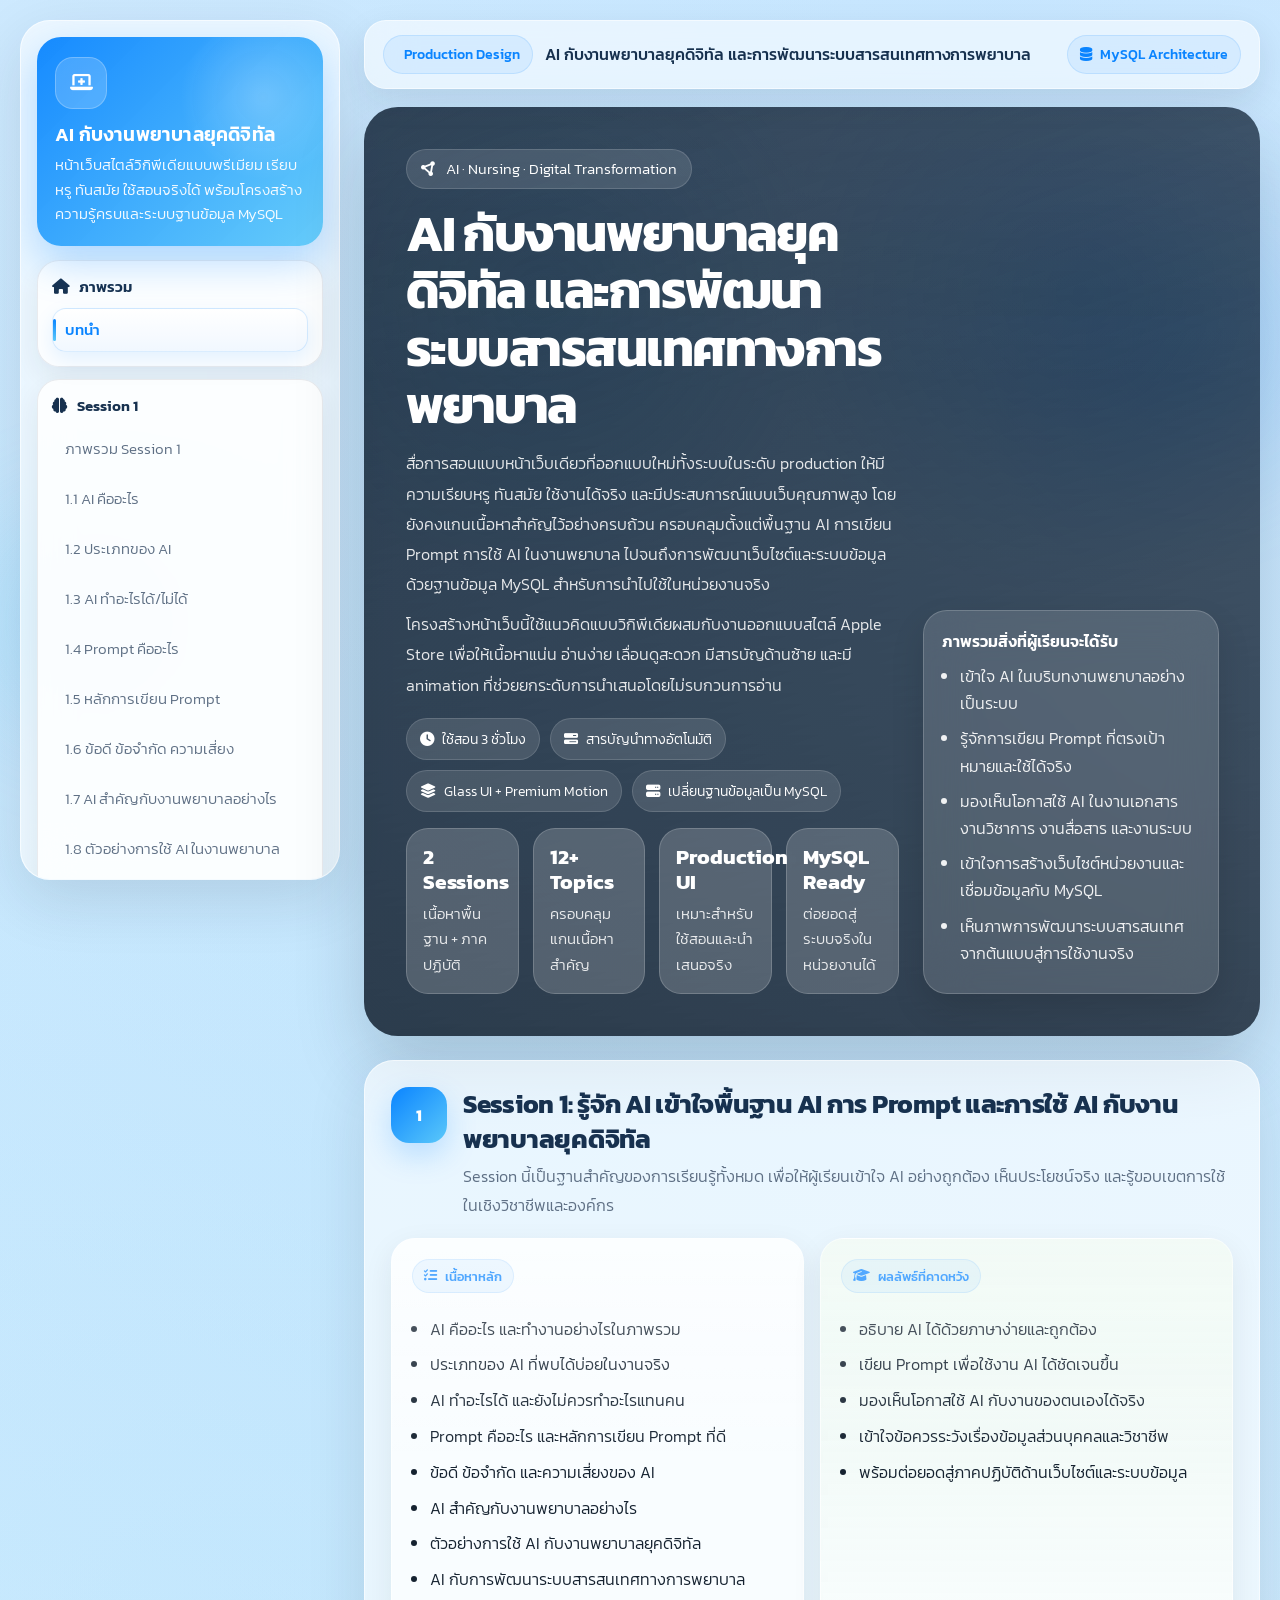
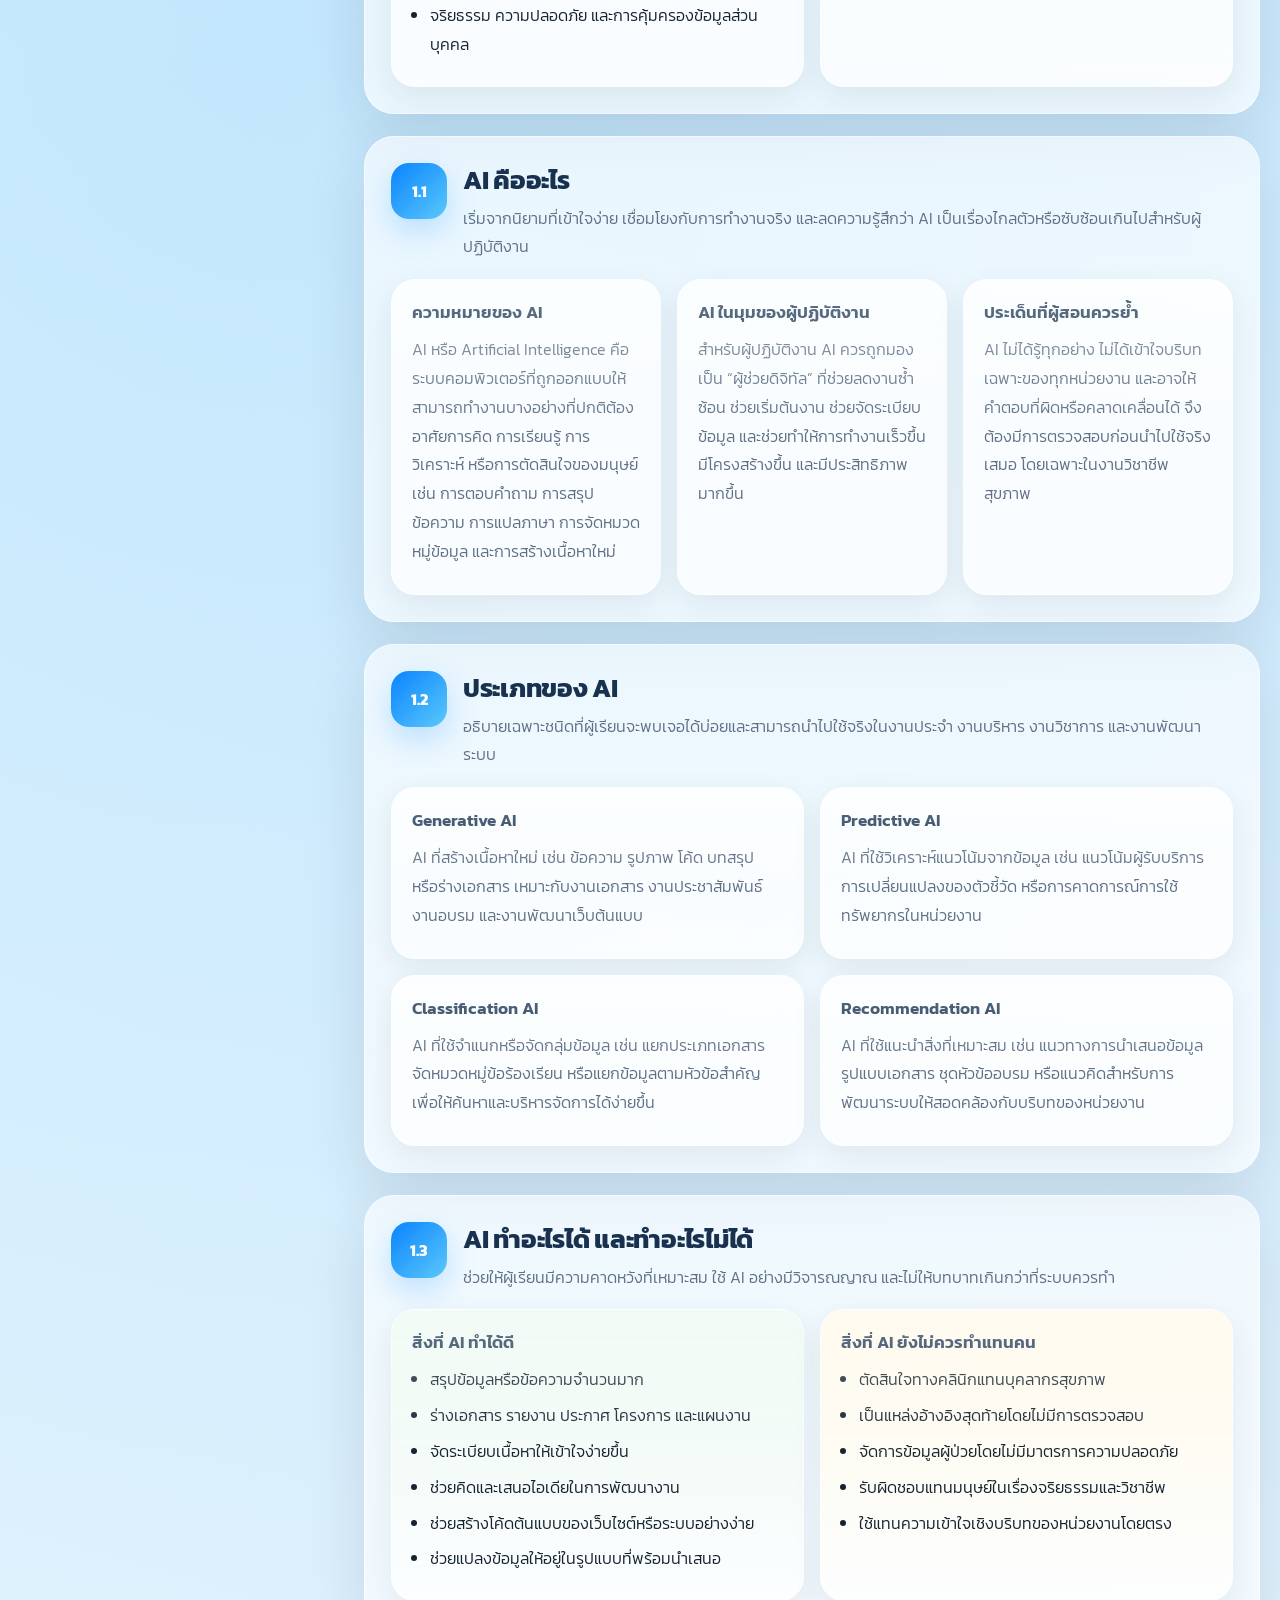
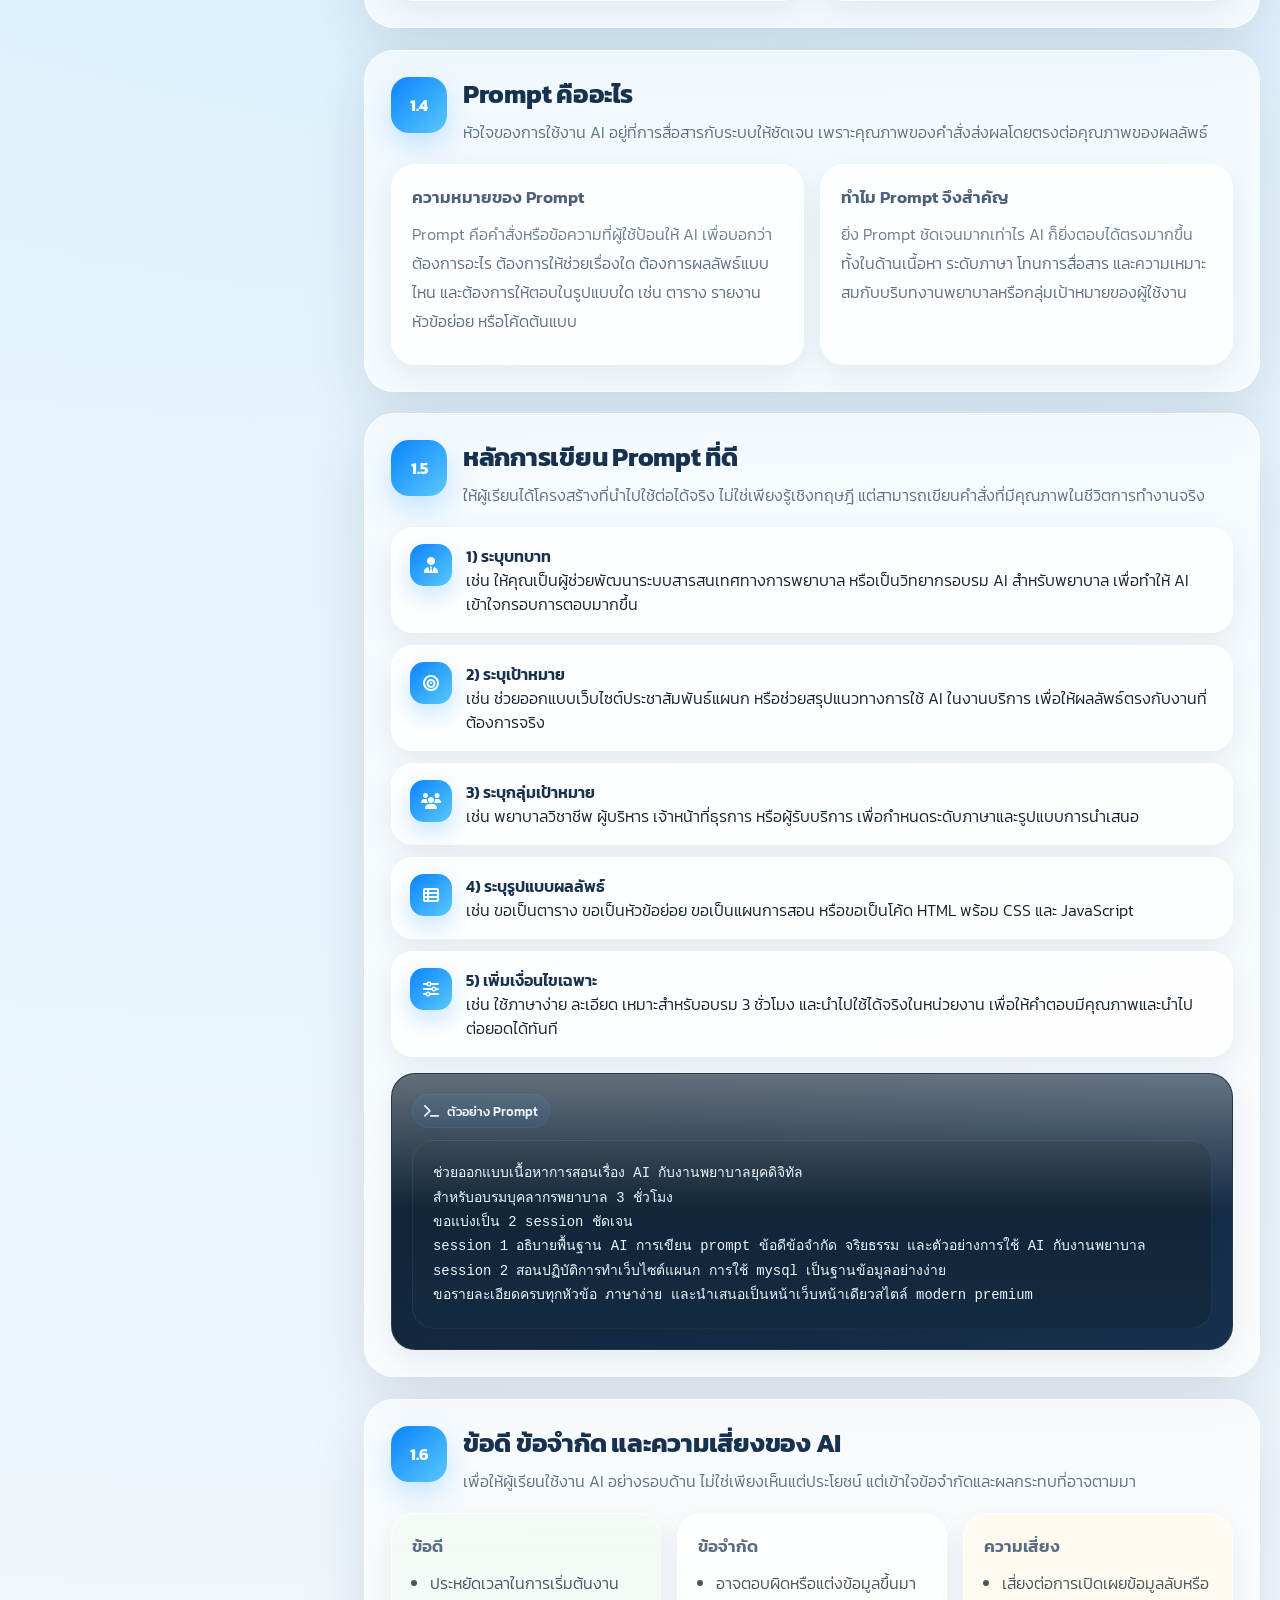
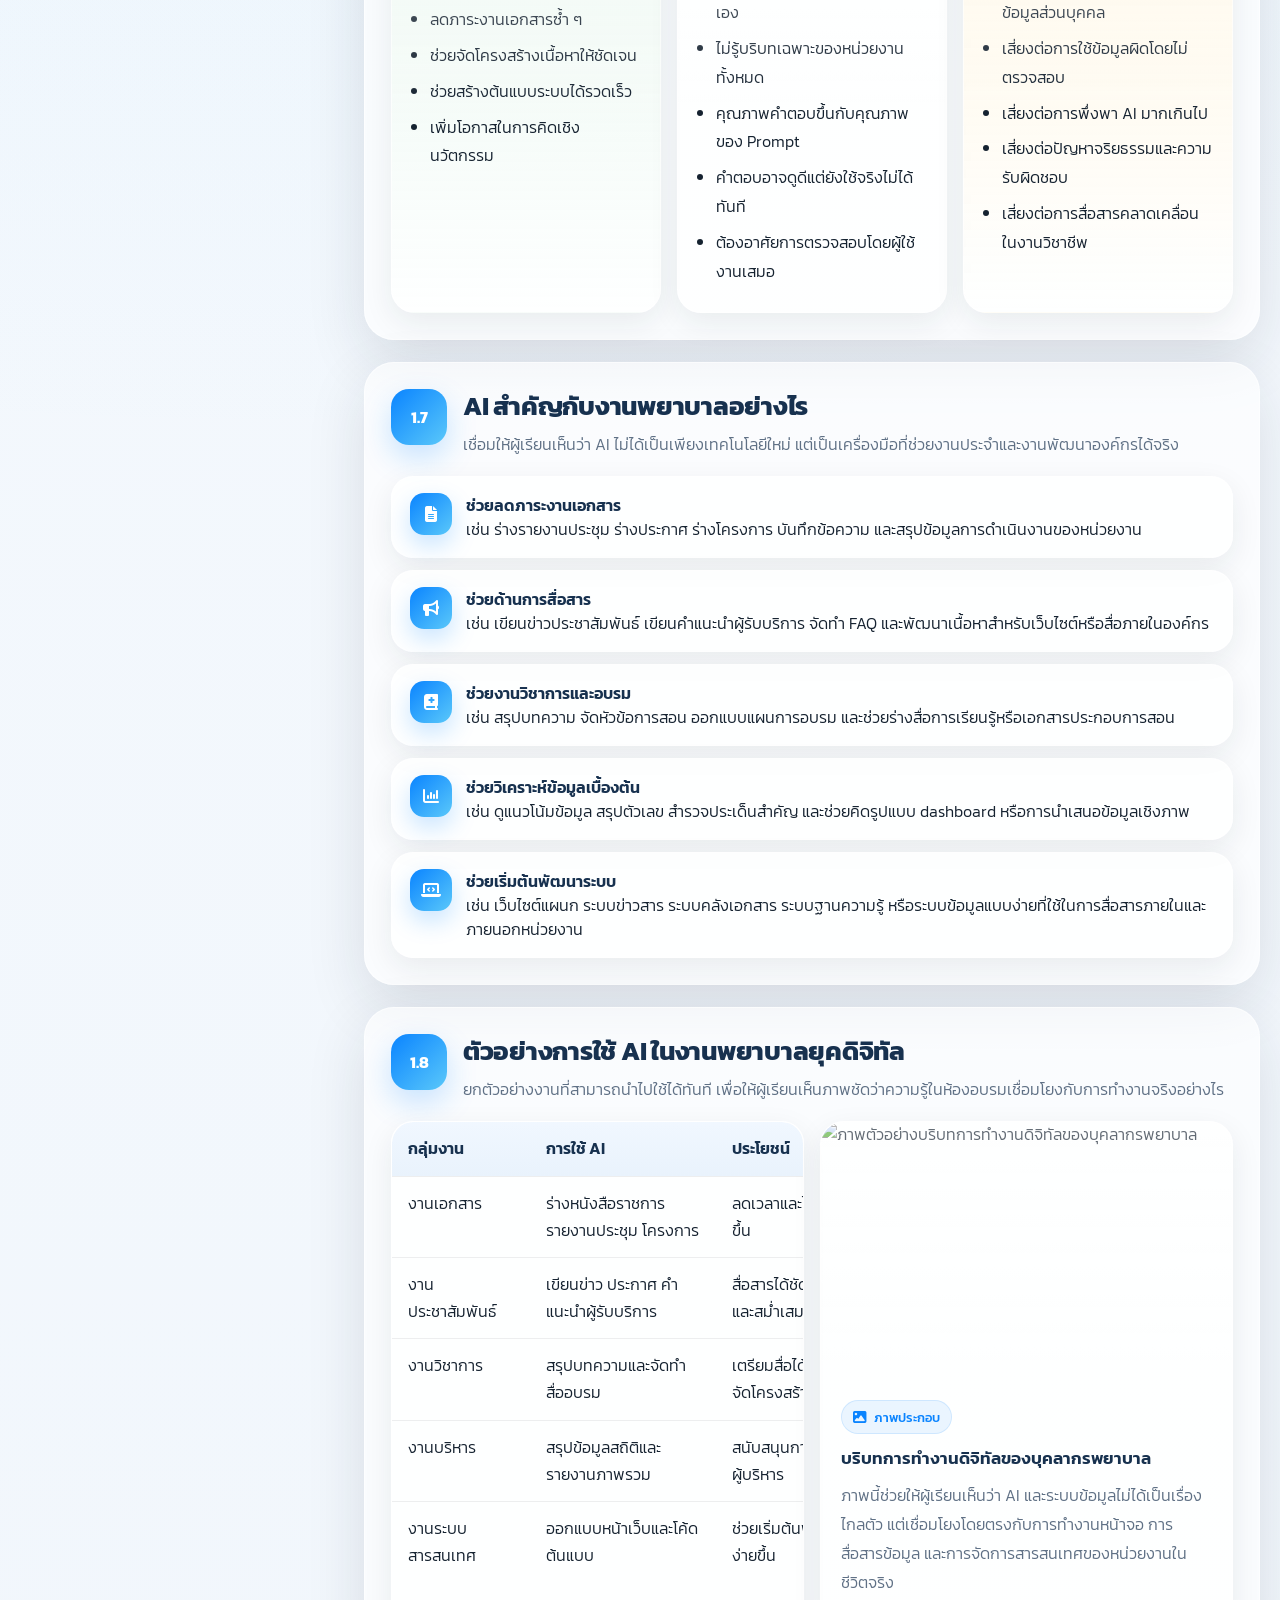
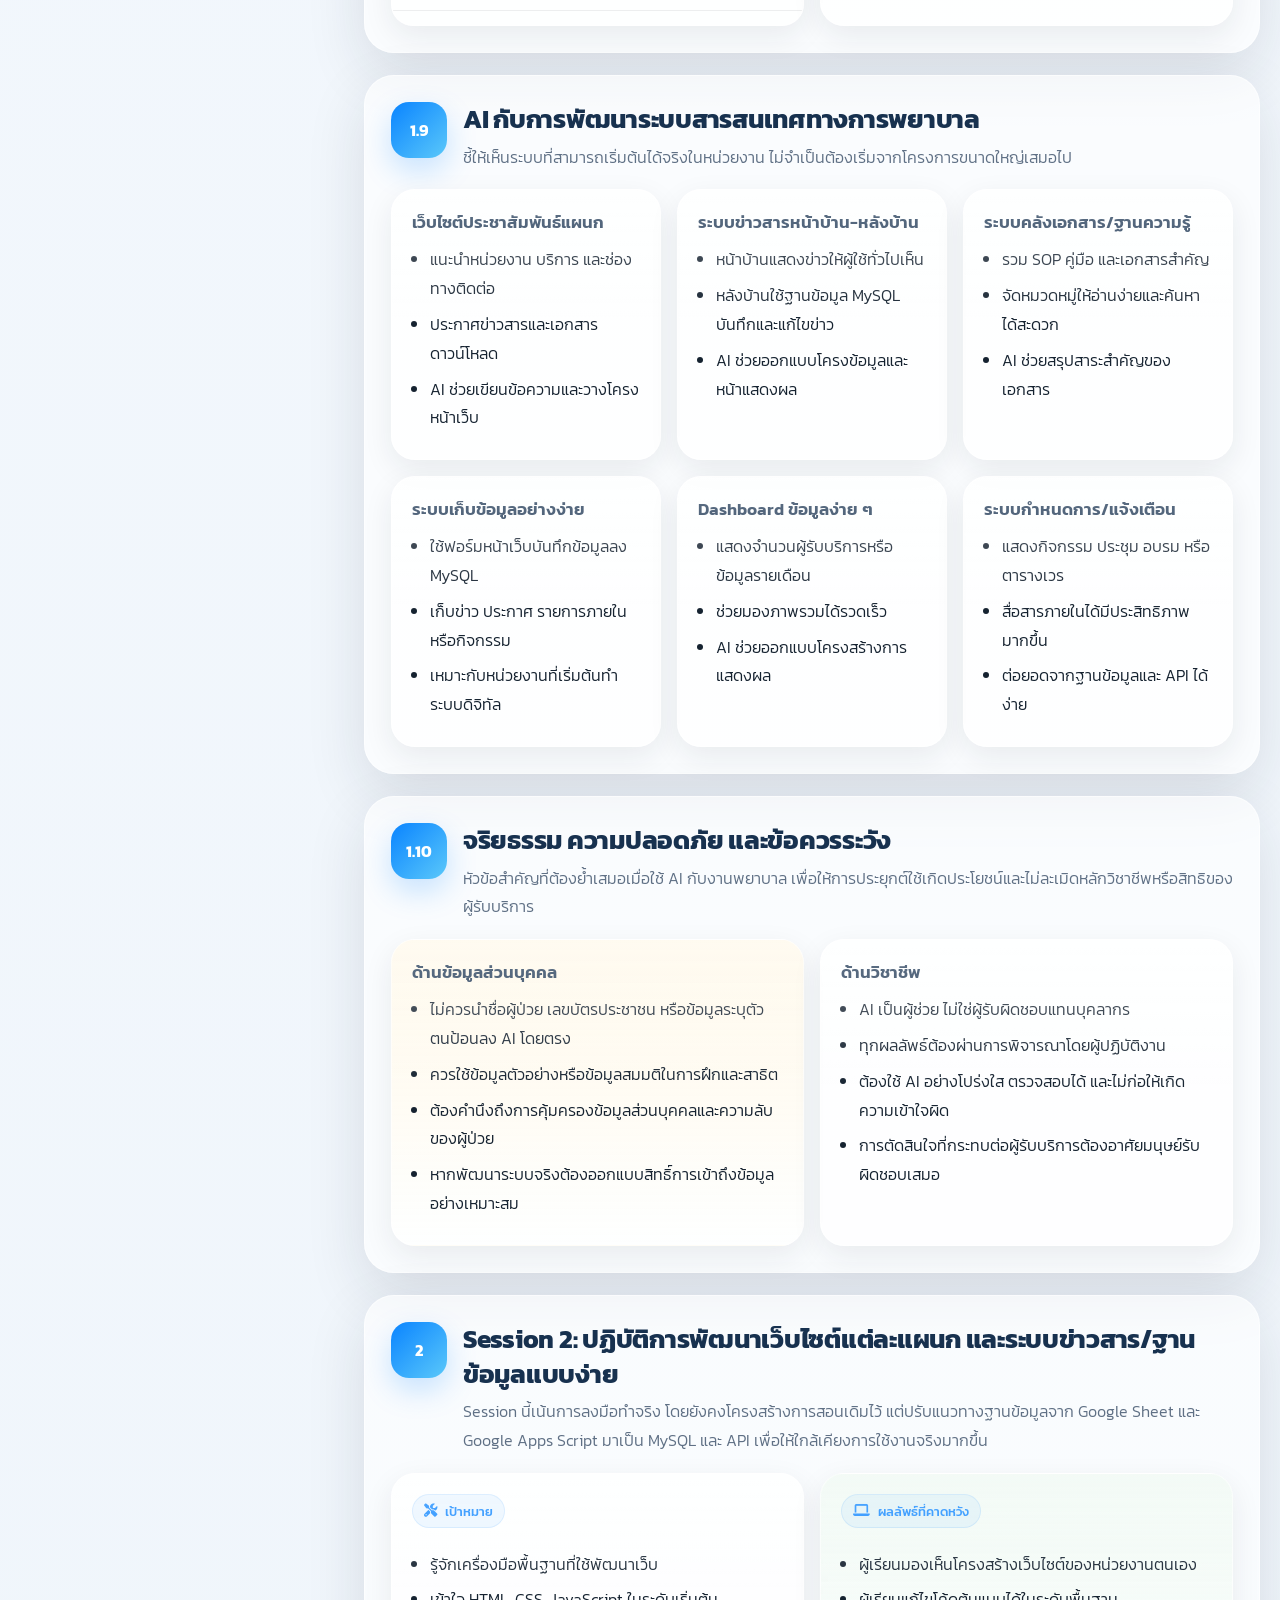
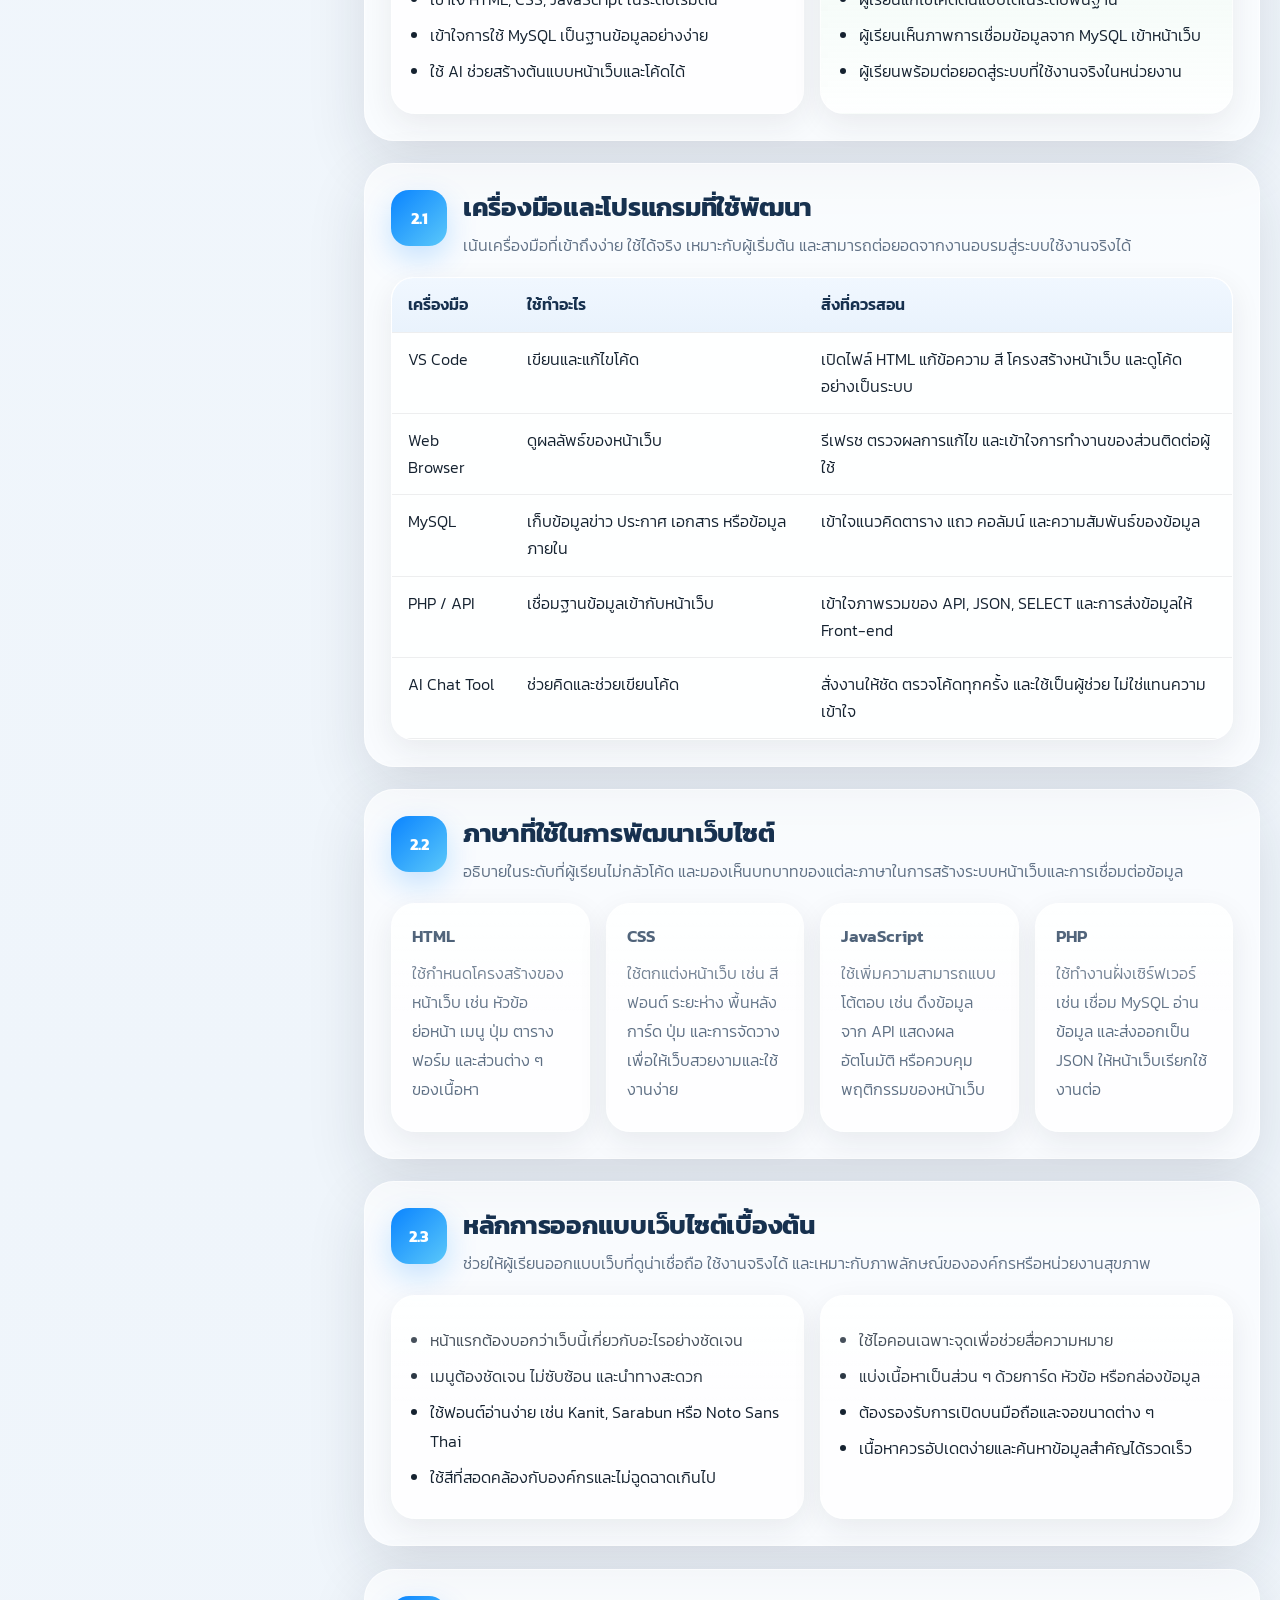
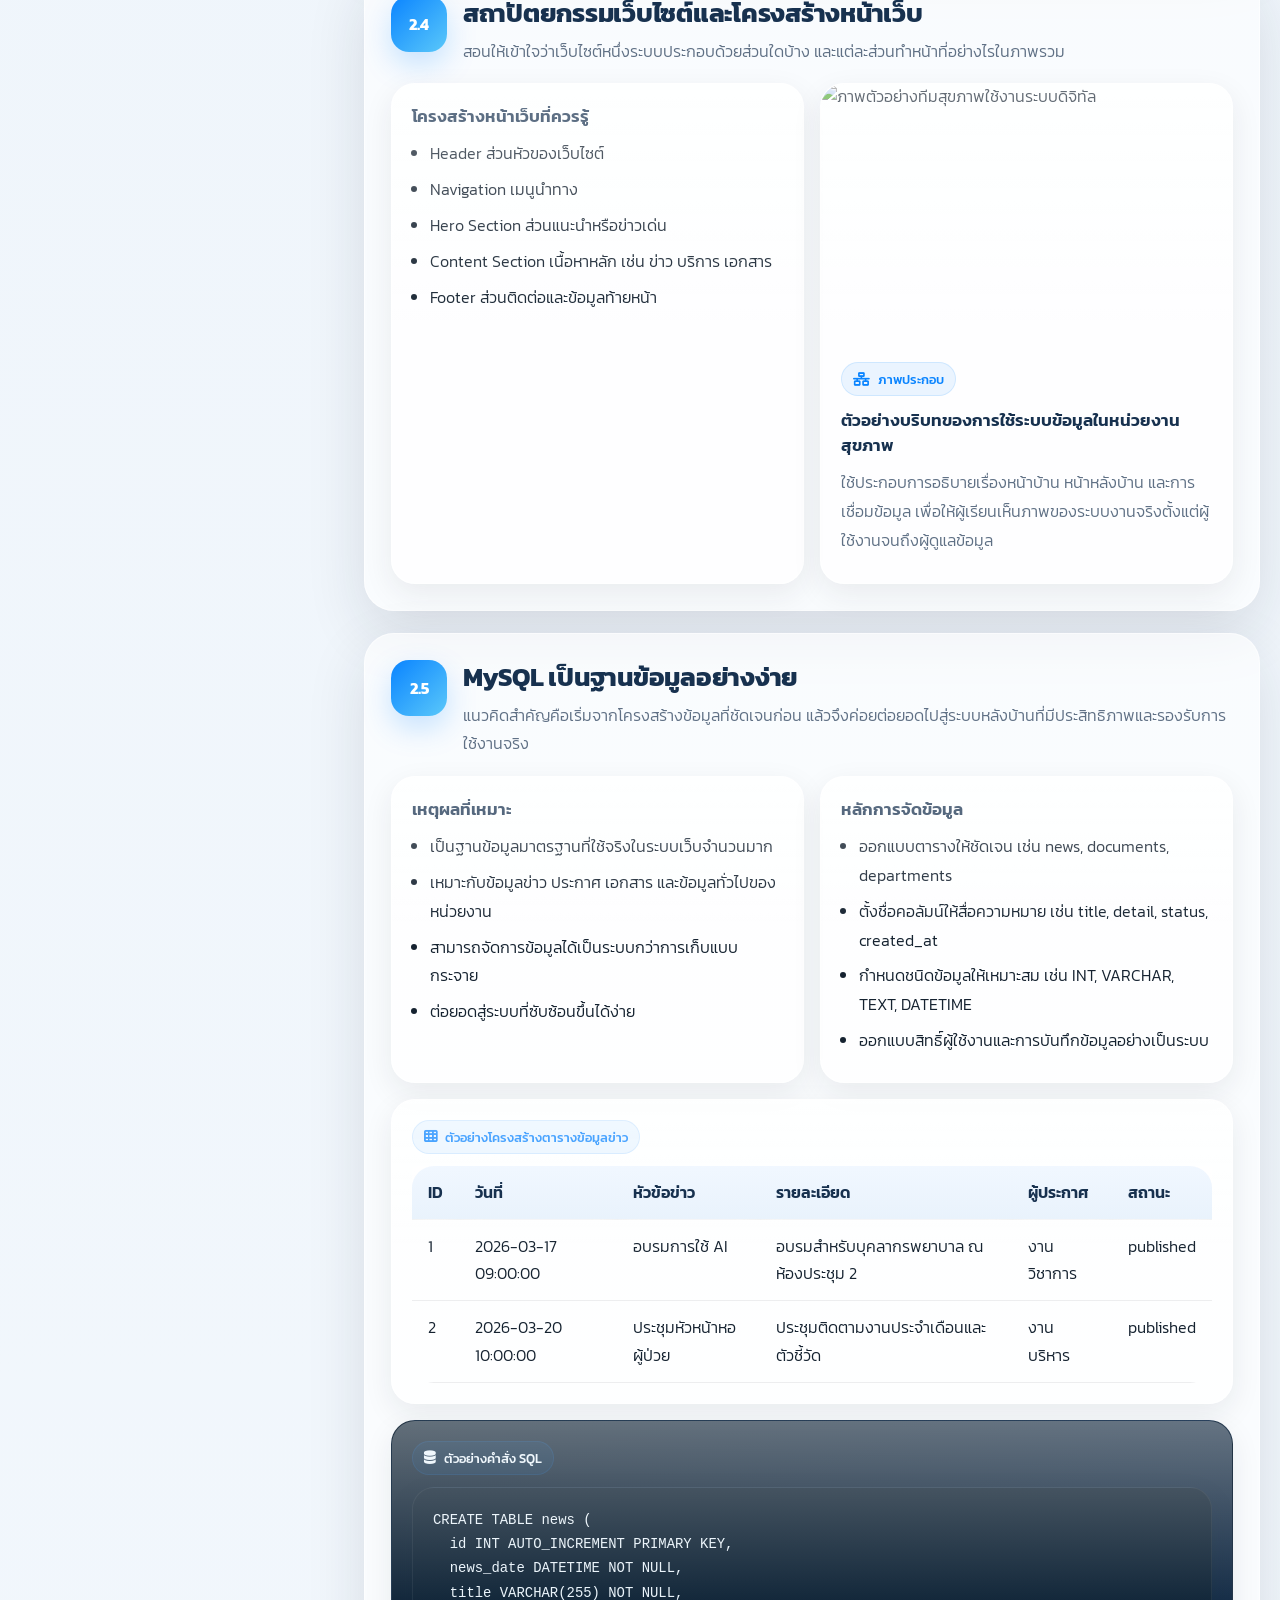
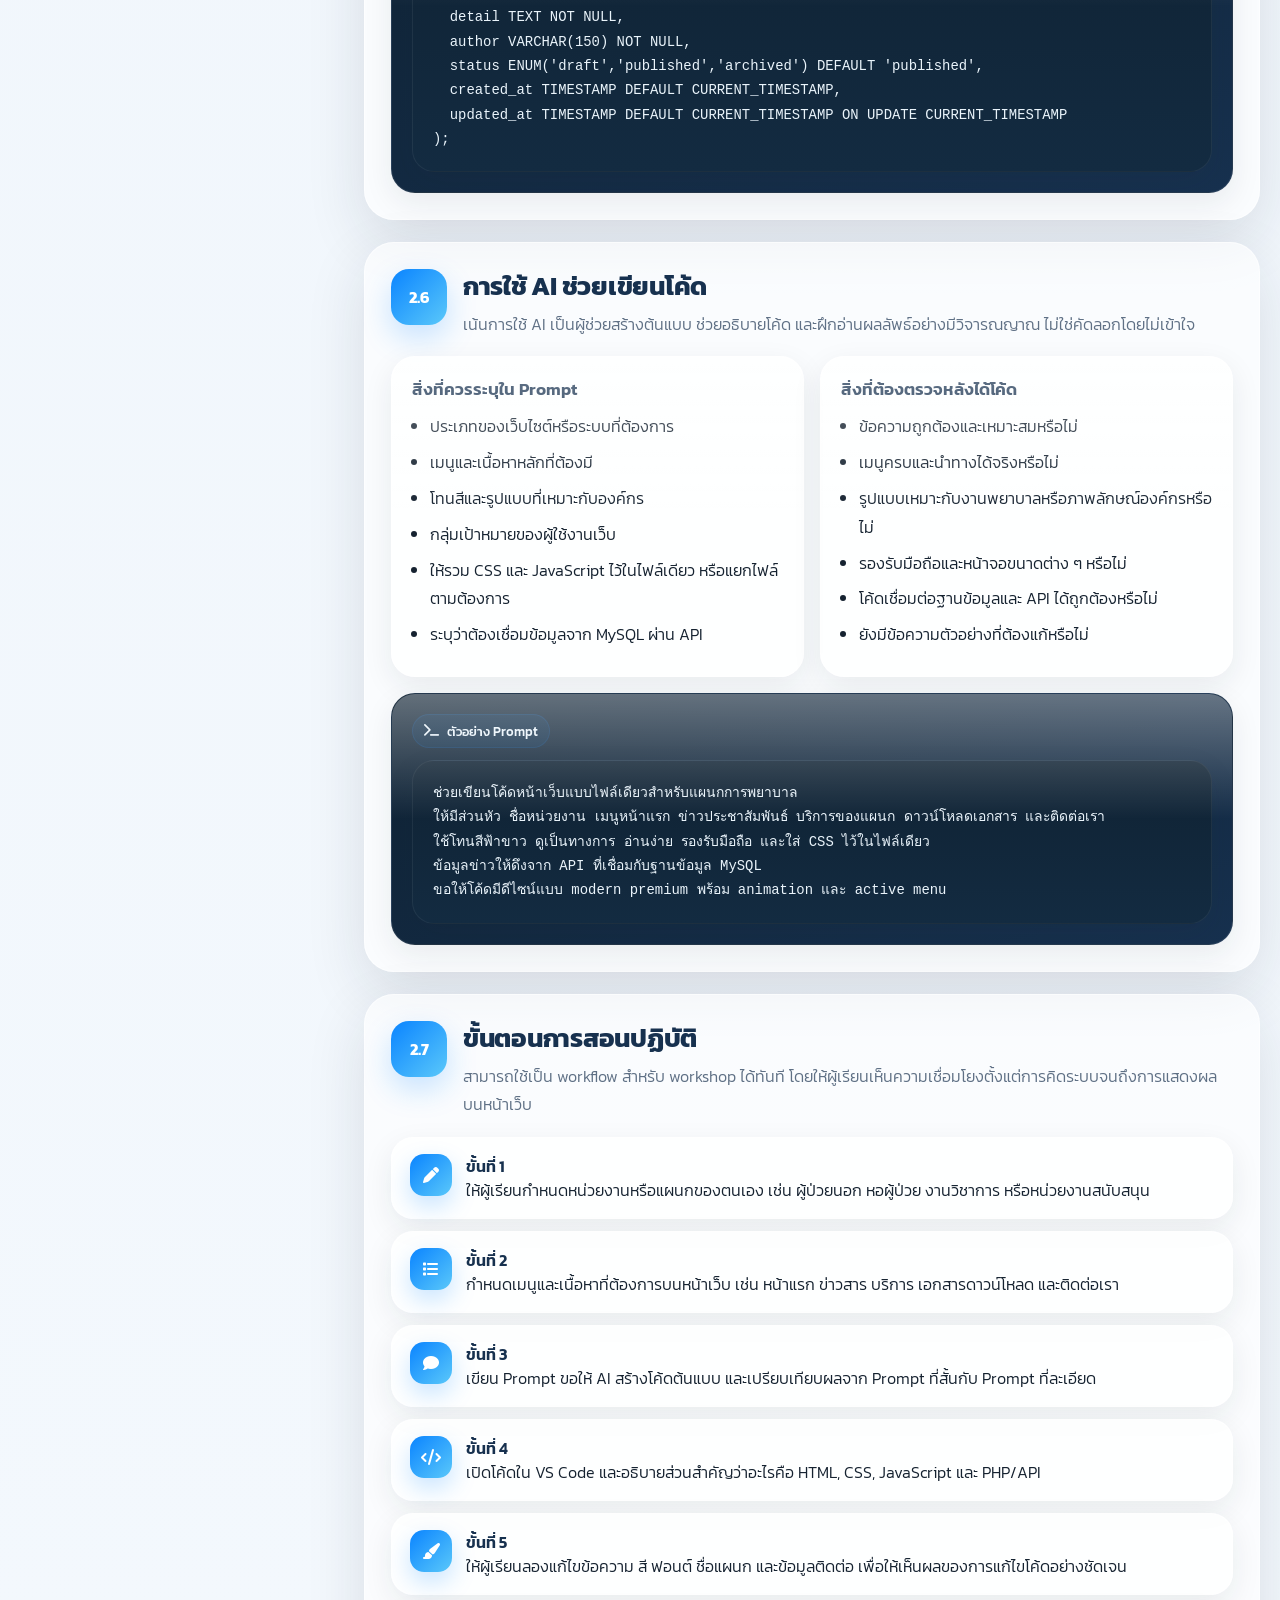
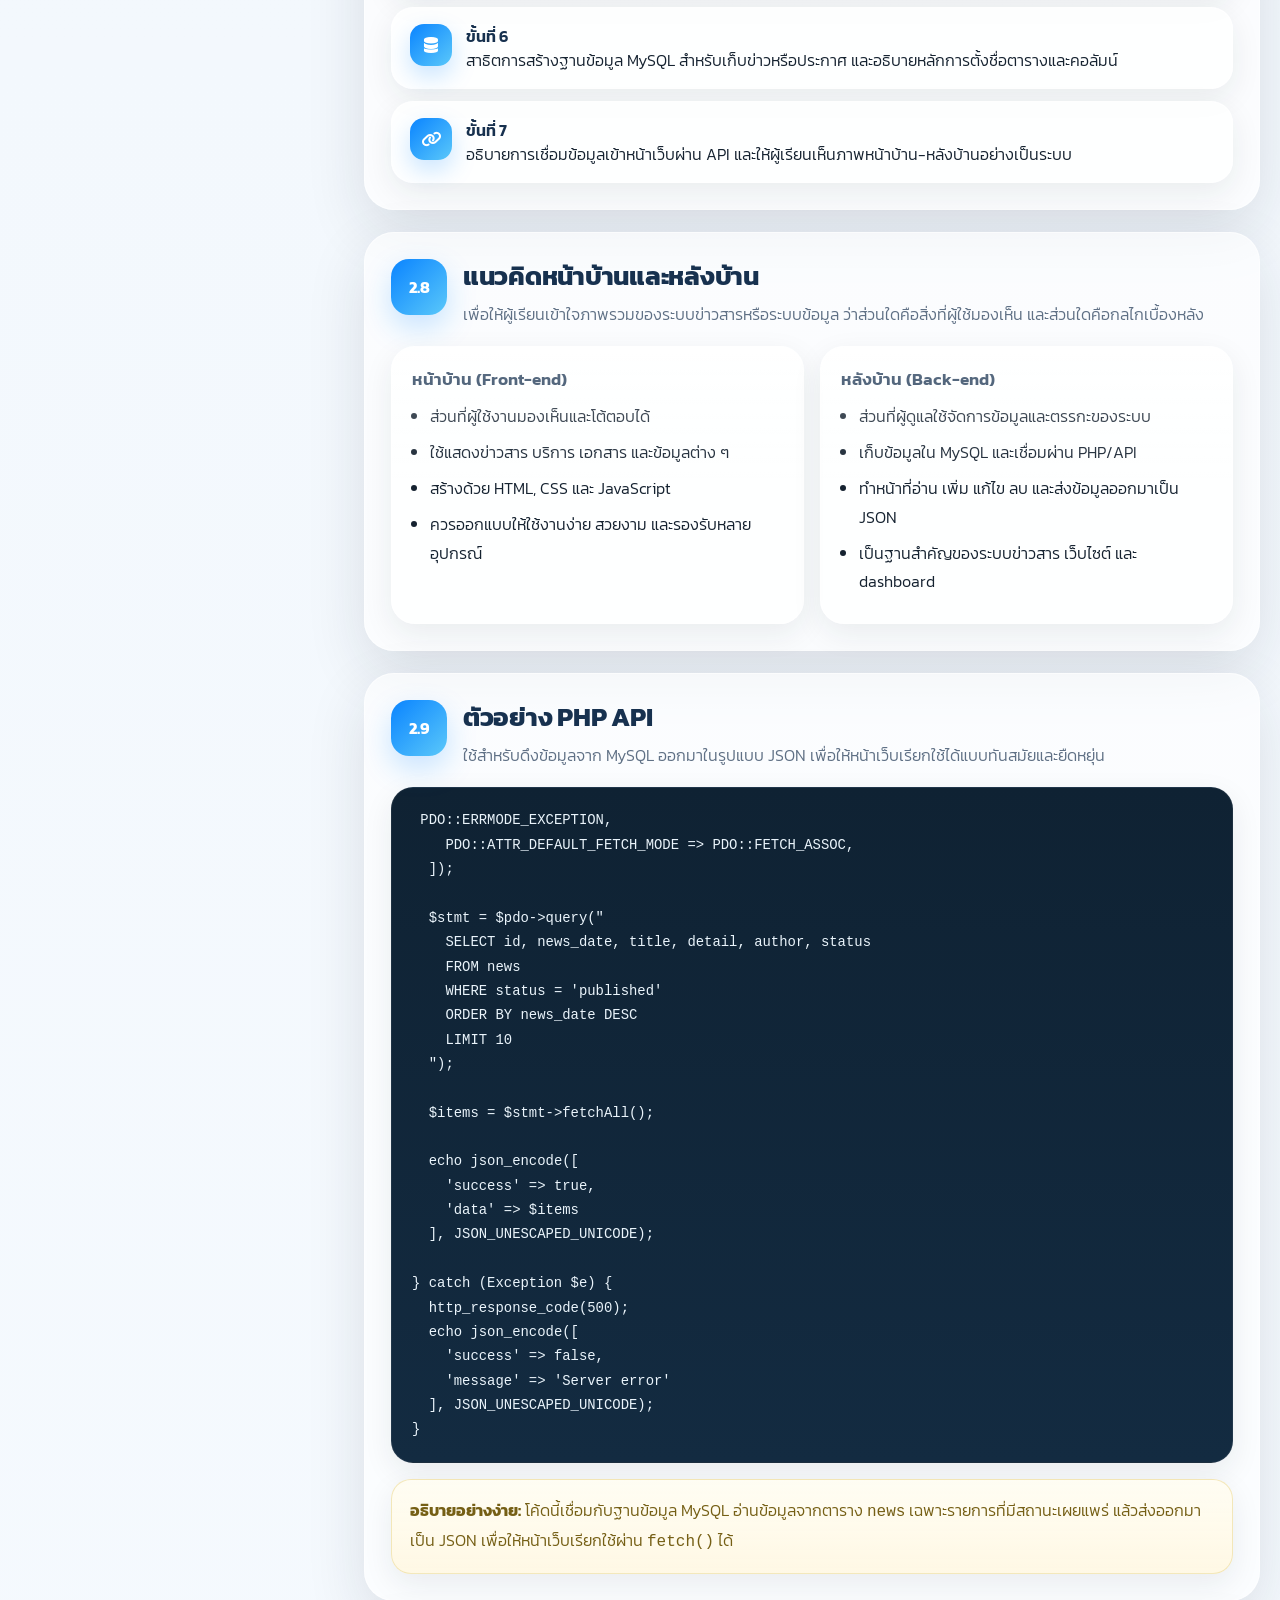
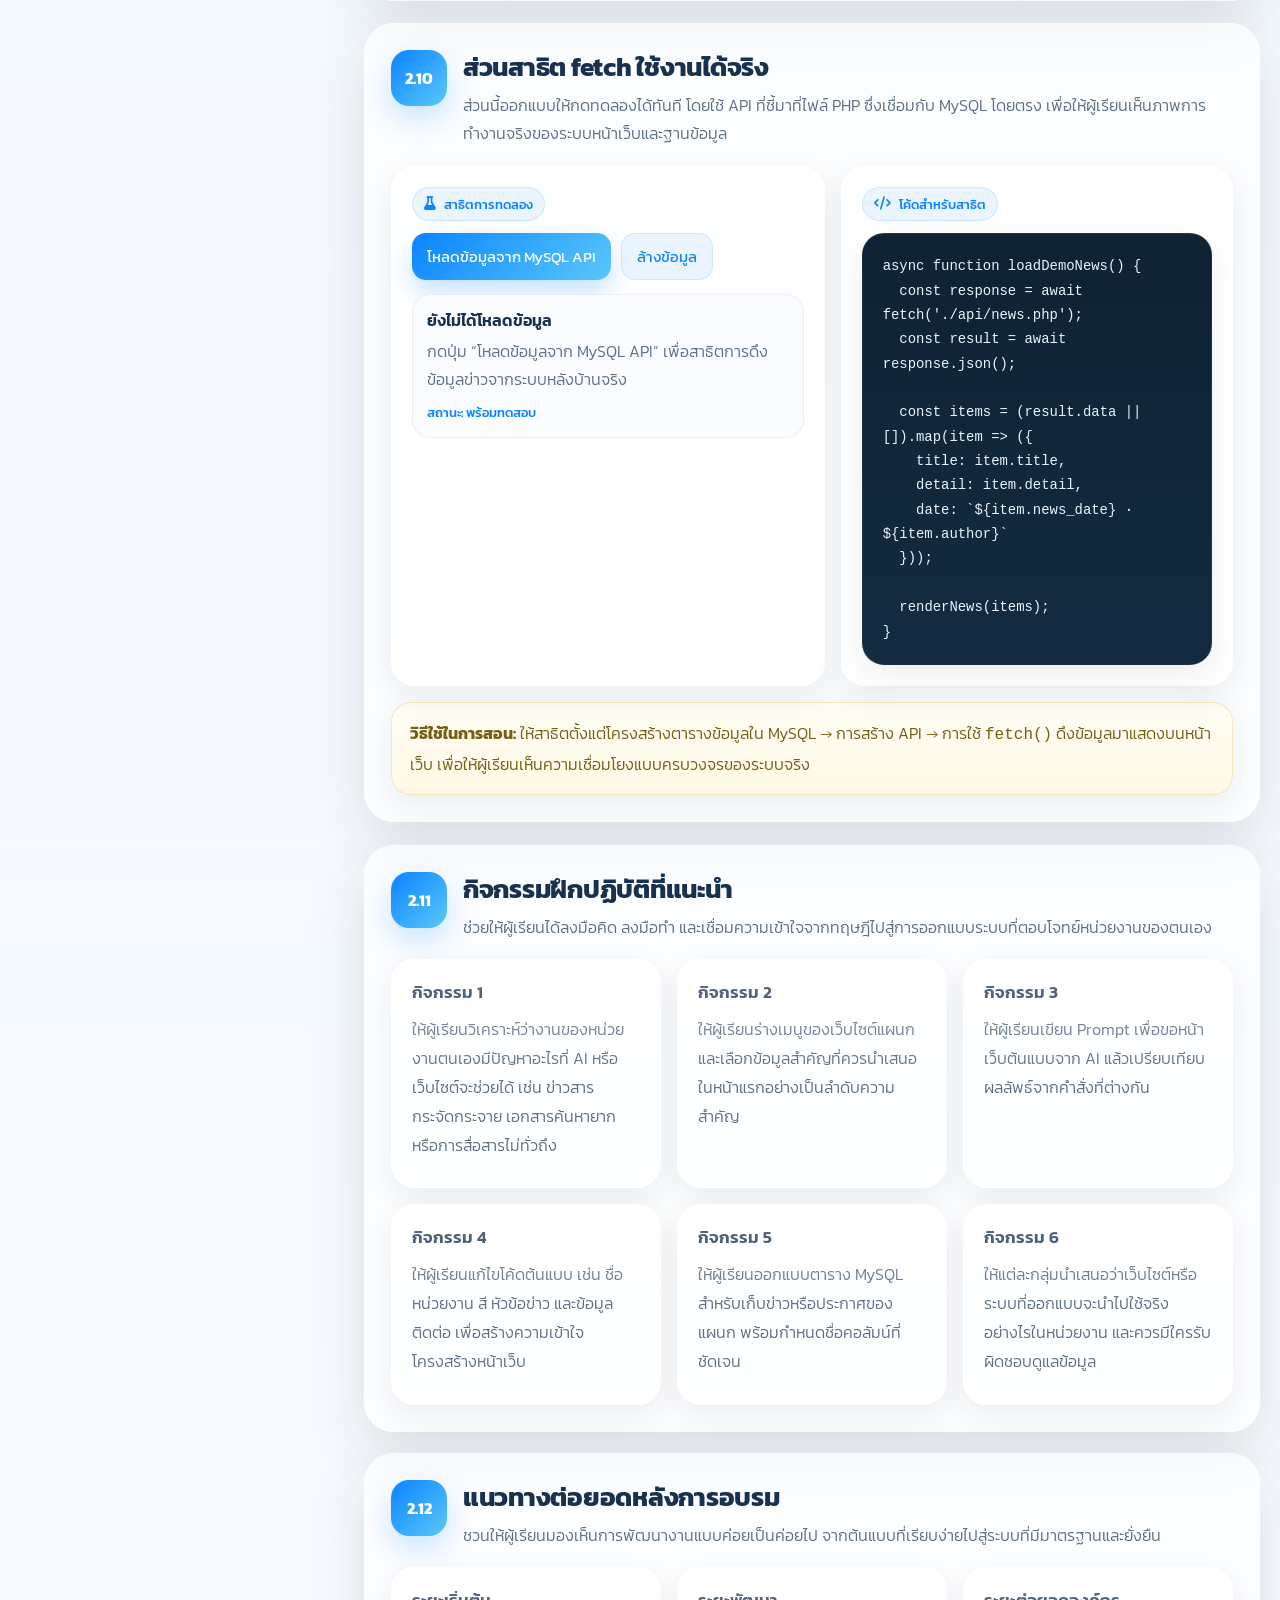
==== commit 83dbb33c: "ฟหก" ====
--- a/index.html
+++ b/index.html
@@ -4,340 +4,752 @@
   <meta charset="UTF-8" />
   <meta name="viewport" content="width=device-width, initial-scale=1.0" />
   <title>AI กับงานพยาบาลยุคดิจิทัล</title>
+
   <link rel="preconnect" href="https://fonts.googleapis.com">
   <link rel="preconnect" href="https://fonts.gstatic.com" crossorigin>
   <link href="https://fonts.googleapis.com/css2?family=Kanit:wght@300;400;500;600;700&display=swap" rel="stylesheet">
   <link rel="stylesheet" href="https://cdnjs.cloudflare.com/ajax/libs/font-awesome/6.5.2/css/all.min.css"/>
+
   <style>
     :root{
-      --bg:#f6f9fc;
-      --panel:#ffffff;
-      --soft:#eef5fb;
-      --soft-2:#f9fbfd;
-      --primary:#1368b3;
-      --primary-2:#5aa4e8;
-      --text:#25435a;
-      --muted:#70879c;
-      --line:#dbe7f1;
-      --ok:#ecf8f1;
-      --warn:#fff8e7;
-      --shadow:0 12px 30px rgba(26,72,111,.08);
-      --radius:18px;
-      --sidebar-w:290px;
-    }
-
-    *{box-sizing:border-box;scroll-behavior:smooth;}
-    html{scroll-padding-top:24px;}
+      --bg:#f4f7fb;
+      --bg-2:#edf3fb;
+      --panel:rgba(255,255,255,.62);
+      --panel-strong:rgba(255,255,255,.82);
+      --line:rgba(16,24,40,.08);
+      --line-2:rgba(255,255,255,.55);
+      --text:#152230;
+      --muted:#5f7085;
+      --blue:#0A84FF;
+      --blue-2:#5AC8FA;
+      --navy:#17314f;
+      --success:#eaf8f1;
+      --warn:#fff8e9;
+      --danger:#fff1f1;
+      --shadow:0 20px 60px rgba(21,34,48,.12);
+      --shadow-soft:0 10px 30px rgba(21,34,48,.08);
+      --radius:24px;
+      --sidebar:320px;
+      --hero-h:80vh;
+      --max:1380px;
+    }
+
+    *{box-sizing:border-box}
+    html{
+      scroll-behavior:smooth;
+      scroll-padding-top:110px;
+    }
     body{
       margin:0;
       font-family:"Kanit",sans-serif;
       font-weight:300;
-      background:linear-gradient(180deg,#f9fbfe 0%, #eef5fb 100%);
       color:var(--text);
-      line-height:1.75;
-    }
-
-    img{max-width:100%;display:block;}
-    a{text-decoration:none;color:inherit;}
+      background:
+        radial-gradient(circle at 20% 10%, rgba(90,200,250,.24), transparent 24%),
+        radial-gradient(circle at 78% 0%, rgba(10,132,255,.15), transparent 22%),
+        linear-gradient(180deg, #f8fbff 0%, #eff5fb 55%, #f7fbff 100%);
+      min-height:100vh;
+      overflow-x:hidden;
+    }
+
+    img{max-width:100%;display:block}
+    a{text-decoration:none;color:inherit}
+    code{font-family:Consolas, Monaco, monospace}
+
+    .bg-orb{
+      position:fixed;
+      inset:auto auto 10% -100px;
+      width:380px;height:380px;border-radius:50%;
+      background:radial-gradient(circle, rgba(90,200,250,.28), transparent 65%);
+      filter:blur(30px);
+      pointer-events:none;
+      z-index:0;
+      animation:floatOrb 10s ease-in-out infinite;
+    }
+    .bg-orb.orb-2{
+      left:auto;right:-120px;top:120px;bottom:auto;
+      width:440px;height:440px;
+      background:radial-gradient(circle, rgba(10,132,255,.18), transparent 68%);
+      animation-duration:14s;
+    }
+    @keyframes floatOrb{
+      0%,100%{transform:translateY(0) translateX(0)}
+      50%{transform:translateY(-20px) translateX(10px)}
+    }
 
     .layout{
+      position:relative;
+      z-index:1;
       display:grid;
-      grid-template-columns:var(--sidebar-w) 1fr;
-      min-height:100vh;
+      grid-template-columns:var(--sidebar) 1fr;
+      max-width:var(--max);
+      margin:0 auto;
+      gap:24px;
+      padding:20px;
+    }
+
+    .glass{
+      background:var(--panel);
+      backdrop-filter:blur(24px);
+      -webkit-backdrop-filter:blur(24px);
+      border:1px solid var(--line-2);
+      box-shadow:var(--shadow);
     }
 
     .sidebar{
       position:sticky;
-      top:0;
-      height:100vh;
+      top:20px;
+      height:calc(100vh - 40px);
       overflow:auto;
-      padding:18px 16px 20px;
-      background:rgba(255,255,255,.9);
-      border-right:1px solid var(--line);
-      backdrop-filter:blur(12px);
+      padding:16px;
+      border-radius:30px;
+    }
+    .sidebar::-webkit-scrollbar{width:8px}
+    .sidebar::-webkit-scrollbar-thumb{
+      background:rgba(21,34,48,.12);
+      border-radius:999px;
     }
 
     .brand{
-      background:linear-gradient(135deg,var(--primary),var(--primary-2));
+      position:relative;
+      overflow:hidden;
+      border-radius:24px;
+      padding:20px 18px;
+      background:
+        linear-gradient(135deg, rgba(10,132,255,.95), rgba(90,200,250,.92));
       color:#fff;
-      border-radius:22px;
-      padding:18px;
+      box-shadow:0 16px 42px rgba(10,132,255,.28);
       margin-bottom:14px;
-      box-shadow:var(--shadow);
-    }
-
+    }
+    .brand::after{
+      content:"";
+      position:absolute;
+      width:180px;height:180px;
+      border-radius:50%;
+      right:-30px;top:-30px;
+      background:radial-gradient(circle, rgba(255,255,255,.22), transparent 65%);
+    }
     .brand-icon{
-      width:44px;height:44px;border-radius:14px;
-      background:rgba(255,255,255,.16);
+      width:52px;height:52px;border-radius:18px;
       display:flex;align-items:center;justify-content:center;
-      margin-bottom:10px;font-size:1.1rem;
-    }
-
+      background:rgba(255,255,255,.18);
+      border:1px solid rgba(255,255,255,.24);
+      margin-bottom:12px;
+      font-size:1.15rem;
+    }
     .brand h1{
-      margin:0 0 4px;
-      font-size:1.15rem;
+      margin:0 0 6px;
+      font-size:1.18rem;
       line-height:1.4;
       font-weight:600;
-    }
-
-    .brand p{margin:0;font-size:.92rem;opacity:.95;}
-
-    .menu-box{
-      background:var(--panel);
+      letter-spacing:.2px;
+    }
+    .brand p{
+      margin:0;
+      font-size:.92rem;
+      line-height:1.65;
+      opacity:.95;
+    }
+
+    .side-card{
+      border-radius:22px;
+      padding:14px;
+      margin-bottom:12px;
+      background:var(--panel-strong);
       border:1px solid var(--line);
-      border-radius:18px;
-      padding:12px;
-      margin-bottom:12px;
-      box-shadow:var(--shadow);
-    }
-
-    .menu-title{
-      margin:0 0 8px;
-      color:var(--primary);
+      box-shadow:var(--shadow-soft);
+    }
+    .side-title{
+      display:flex;align-items:center;gap:10px;
+      margin:0 0 10px;
+      font-weight:600;
+      font-size:.96rem;
+      color:var(--navy);
+    }
+
+    .menu{
+      display:grid;
+      gap:6px;
+    }
+    .menu a{
+      display:flex;
+      align-items:flex-start;
+      gap:10px;
+      padding:10px 12px;
+      border-radius:14px;
       font-size:.92rem;
-      font-weight:600;
-      display:flex;align-items:center;gap:8px;
-    }
-
-    .menu{display:grid;gap:6px;}
-    .menu a{
-      display:block;
-      padding:9px 10px 9px 12px;
-      border-radius:12px;
-      font-size:.93rem;
-      color:var(--text);
+      color:var(--muted);
       border:1px solid transparent;
-      transition:.2s ease;
+      transition:.25s ease;
       position:relative;
     }
-
-    .menu a::before{
+    .menu a:hover{
+      background:rgba(255,255,255,.82);
+      color:var(--blue);
+      border-color:rgba(10,132,255,.12);
+      transform:translateX(2px);
+    }
+    .menu a.active{
+      background:linear-gradient(180deg, rgba(255,255,255,.92), rgba(240,247,255,.92));
+      color:var(--blue);
+      font-weight:500;
+      border-color:rgba(10,132,255,.15);
+      box-shadow:0 8px 20px rgba(10,132,255,.10);
+    }
+    .menu a.active::before{
       content:"";
       position:absolute;
       left:0;top:10px;bottom:10px;
       width:3px;border-radius:999px;
-      background:transparent;
-      transition:.2s ease;
-    }
-
-    .menu a:hover{
-      background:#f7fbff;
-      border-color:#d7e7f5;
-      color:var(--primary);
-    }
-
-    .menu a.active{
-      background:#edf6ff;
-      border-color:#d2e6f8;
-      color:var(--primary);
+      background:linear-gradient(180deg, var(--blue), var(--blue-2));
+    }
+
+    .content{
+      min-width:0;
+    }
+
+    .topbar{
+      position:sticky;
+      top:20px;
+      z-index:15;
+      padding:14px 18px;
+      border-radius:22px;
+      margin-bottom:18px;
+      display:flex;
+      align-items:center;
+      justify-content:space-between;
+      gap:16px;
+      background:rgba(255,255,255,.56);
+      backdrop-filter:blur(24px);
+      -webkit-backdrop-filter:blur(24px);
+      border:1px solid rgba(255,255,255,.55);
+      box-shadow:0 12px 32px rgba(21,34,48,.10);
+    }
+    .topbar-left{
+      display:flex;align-items:center;gap:12px;
+      min-width:0;
+    }
+    .chip{
+      display:inline-flex;
+      align-items:center;
+      gap:8px;
+      padding:8px 12px;
+      border-radius:999px;
+      background:rgba(10,132,255,.08);
+      border:1px solid rgba(10,132,255,.12);
+      color:var(--blue);
+      font-size:.88rem;
       font-weight:500;
-    }
-
-    .menu a.active::before{background:var(--primary);}
-
-    .content{padding:22px 26px 36px;}
+      white-space:nowrap;
+    }
+    .topbar h2{
+      margin:0;
+      font-size:1rem;
+      font-weight:500;
+      color:var(--navy);
+      white-space:nowrap;
+      overflow:hidden;
+      text-overflow:ellipsis;
+    }
 
     .hero{
-      background:linear-gradient(135deg,#156ab5 0%, #5aa4e8 100%);
+      position:relative;
+      min-height:var(--hero-h);
+      overflow:hidden;
+      border-radius:34px;
+      padding:42px;
+      display:flex;
+      align-items:flex-end;
+      margin-bottom:24px;
+      background:
+        linear-gradient(160deg, rgba(11,32,55,.82), rgba(11,32,55,.42)),
+        radial-gradient(circle at 20% 20%, rgba(90,200,250,.30), transparent 28%),
+        radial-gradient(circle at 80% 20%, rgba(10,132,255,.22), transparent 30%),
+        url("https://images.unsplash.com/photo-1576091160550-2173dba999ef?auto=format&fit=crop&w=1600&q=80") center/cover no-repeat;
+      box-shadow:0 30px 70px rgba(21,34,48,.18);
+      isolation:isolate;
+    }
+    .hero::before{
+      content:"";
+      position:absolute;inset:0;
+      background:
+        linear-gradient(180deg, rgba(255,255,255,.04), transparent 30%),
+        linear-gradient(0deg, rgba(9,18,31,.62), rgba(9,18,31,.18));
+      z-index:-1;
+    }
+    .hero-grid{
+      display:grid;
+      grid-template-columns:1.25fr .75fr;
+      gap:24px;
+      width:100%;
+      align-items:end;
+    }
+
+    .hero-copy{
       color:#fff;
-      padding:28px 30px;
+      max-width:900px;
+    }
+    .hero-kicker{
+      display:inline-flex;align-items:center;gap:10px;
+      padding:8px 14px;
+      border-radius:999px;
+      background:rgba(255,255,255,.12);
+      border:1px solid rgba(255,255,255,.14);
+      margin-bottom:16px;
+      font-size:.92rem;
+      backdrop-filter:blur(12px);
+    }
+    .hero h1{
+      margin:0 0 14px;
+      font-size:clamp(2.1rem, 4vw, 4.2rem);
+      line-height:1.12;
+      font-weight:700;
+      letter-spacing:-.03em;
+    }
+    .hero p{
+      margin:10px 0;
+      font-size:1.02rem;
+      line-height:1.85;
+      color:rgba(255,255,255,.88);
+      max-width:920px;
+    }
+    .hero-tags{
+      display:flex;flex-wrap:wrap;gap:10px;
+      margin-top:18px;
+    }
+    .hero-tags span{
+      display:inline-flex;align-items:center;gap:8px;
+      padding:9px 13px;
+      border-radius:999px;
+      background:rgba(255,255,255,.12);
+      border:1px solid rgba(255,255,255,.14);
+      color:#fff;
+      font-size:.9rem;
+      backdrop-filter:blur(14px);
+    }
+
+    .hero-panel{
+      justify-self:end;
+      width:min(100%, 360px);
+      padding:18px;
       border-radius:24px;
-      box-shadow:var(--shadow);
-      margin-bottom:20px;
-    }
-
-    .hero h2{
+      background:rgba(255,255,255,.14);
+      border:1px solid rgba(255,255,255,.18);
+      box-shadow:0 16px 34px rgba(0,0,0,.12);
+      color:#fff;
+      backdrop-filter:blur(24px);
+      -webkit-backdrop-filter:blur(24px);
+    }
+    .hero-panel h3{
       margin:0 0 10px;
-      font-size:clamp(1.75rem,3vw,2.5rem);
-      line-height:1.3;
+      font-size:1rem;
+      font-weight:600;
+    }
+    .hero-panel ul{
+      margin:0;padding-left:18px;
+    }
+    .hero-panel li{
+      margin-bottom:8px;
+      line-height:1.7;
+      color:rgba(255,255,255,.92);
+    }
+
+    .section{
+      margin-bottom:22px;
+      scroll-margin-top:110px;
+    }
+
+    .section-shell{
+      border-radius:30px;
+      padding:26px;
+    }
+
+    .section-head{
+      display:flex;
+      gap:16px;
+      align-items:flex-start;
+      margin-bottom:18px;
+    }
+    .badge{
+      width:56px;height:56px;
+      flex:0 0 56px;
+      border-radius:18px;
+      display:flex;align-items:center;justify-content:center;
+      background:linear-gradient(135deg, var(--blue), var(--blue-2));
+      color:#fff;
+      box-shadow:0 12px 30px rgba(10,132,255,.22);
       font-weight:700;
-    }
-
-    .hero p{margin:8px 0;max-width:980px;}
-
-    .hero-tags{
-      display:flex;flex-wrap:wrap;gap:8px;margin-top:14px;
-    }
-
-    .hero-tags span{
-      background:rgba(255,255,255,.14);
-      border:1px solid rgba(255,255,255,.24);
-      padding:7px 11px;border-radius:999px;font-size:.9rem;
-      display:inline-flex;align-items:center;gap:8px;
-    }
-
-    .section{margin-bottom:22px;}
-
-    .section-head{
-      display:flex;gap:14px;align-items:flex-start;
-      margin-bottom:14px;
-    }
-
-    .section-badge{
-      min-width:48px;height:48px;border-radius:15px;
-      display:flex;align-items:center;justify-content:center;
-      background:linear-gradient(135deg,var(--primary),var(--primary-2));
-      color:#fff;font-weight:700;box-shadow:var(--shadow);
-    }
-
+      font-size:1rem;
+    }
     .section-head h2{
       margin:0;
-      font-size:1.55rem;
+      font-size:clamp(1.4rem,2vw,2rem);
       line-height:1.35;
       font-weight:700;
+      color:var(--navy);
+      letter-spacing:-.01em;
+    }
+    .section-head p{
+      margin:6px 0 0;
+      color:var(--muted);
+      line-height:1.8;
+    }
+
+    .grid-2,.grid-3,.grid-4{
+      display:grid;gap:16px;
+    }
+    .grid-2{grid-template-columns:repeat(2, minmax(0,1fr))}
+    .grid-3{grid-template-columns:repeat(3, minmax(0,1fr))}
+    .grid-4{grid-template-columns:repeat(4, minmax(0,1fr))}
+
+    .card{
+      position:relative;
+      overflow:hidden;
+      border-radius:24px;
+      padding:20px;
+      background:rgba(255,255,255,.72);
+      border:1px solid rgba(255,255,255,.65);
+      box-shadow:var(--shadow-soft);
+      transition:transform .35s ease, box-shadow .35s ease, border-color .35s ease;
+    }
+    .card::before{
+      content:"";
+      position:absolute;
+      inset:0;
+      background:linear-gradient(180deg, rgba(255,255,255,.35), transparent 50%);
+      pointer-events:none;
+    }
+    .card:hover{
+      transform:translateY(-6px);
+      box-shadow:0 24px 50px rgba(21,34,48,.14);
+      border-color:rgba(10,132,255,.16);
+    }
+    .card.ok{background:linear-gradient(180deg, rgba(236,248,241,.92), rgba(255,255,255,.76))}
+    .card.warn{background:linear-gradient(180deg, rgba(255,248,231,.96), rgba(255,255,255,.78))}
+    .card.danger{background:linear-gradient(180deg, rgba(255,241,241,.96), rgba(255,255,255,.78))}
+    .card.dark{
+      background:linear-gradient(160deg, #0f2233, #17314f);
+      border-color:rgba(255,255,255,.08);
+      color:#eaf4fb;
+    }
+    .card.dark h3,.card.dark h4,.card.dark p,.card.dark li,.card.dark .eyebrow{color:#eaf4fb}
+
+    .eyebrow{
+      display:inline-flex;
+      align-items:center;
+      gap:8px;
+      padding:6px 11px;
+      border-radius:999px;
+      background:rgba(10,132,255,.08);
+      border:1px solid rgba(10,132,255,.12);
+      color:var(--blue);
+      font-size:.84rem;
+      font-weight:500;
+      margin-bottom:12px;
+    }
+    .card h3{
+      margin:0 0 10px;
+      font-size:1.08rem;
+      font-weight:600;
+      line-height:1.45;
+      color:var(--navy);
+    }
+    .card h4{
+      margin:14px 0 8px;
+      font-size:.98rem;
+      font-weight:500;
+      color:var(--navy);
+    }
+    .card p{
+      margin:8px 0;
+      color:var(--muted);
+      line-height:1.8;
+    }
+
+    ul{
+      margin:10px 0 0 18px;
+      padding:0;
+    }
+    li{
+      margin-bottom:7px;
       color:var(--text);
-    }
-
-    .section-head p{margin:5px 0 0;color:var(--muted);}
-
-    .grid-2,.grid-3{display:grid;gap:16px;}
-    .grid-2{grid-template-columns:repeat(auto-fit,minmax(280px,1fr));}
-    .grid-3{grid-template-columns:repeat(auto-fit,minmax(220px,1fr));}
-
-    .card{
-      background:var(--panel);
-      border:1px solid var(--line);
-      border-radius:var(--radius);
-      padding:18px;
-      box-shadow:var(--shadow);
-    }
-
-    .card.ok{background:var(--ok);}
-    .card.warn{background:var(--warn);}
-    .card.soft{background:linear-gradient(180deg,#fff 0%, #f8fbff 100%);}
-
-    .eyebrow{
-      display:inline-flex;align-items:center;gap:8px;
-      padding:5px 10px;border-radius:999px;
-      background:#eef6ff;color:var(--primary);
-      border:1px solid #d8e9f8;
-      font-size:.86rem;font-weight:500;margin-bottom:10px;
-    }
-
-    .card h3{margin:0 0 8px;font-size:1.08rem;font-weight:600;line-height:1.45;}
-    .card h4{margin:14px 0 8px;font-size:.98rem;font-weight:500;}
-    .card p{margin:8px 0;}
-
-    ul{margin:8px 0 0 18px;padding:0;}
-    li{margin-bottom:6px;}
-
-    .timeline{display:grid;gap:10px;}
+      line-height:1.8;
+    }
+
+    .timeline{
+      display:grid;gap:12px;
+    }
     .timeline-item{
-      background:#fff;
-      border:1px solid var(--line);
-      border-radius:16px;
-      padding:14px 15px;
-      display:flex;gap:12px;align-items:flex-start;
-      box-shadow:var(--shadow);
-    }
-
+      display:flex;gap:14px;
+      padding:16px 18px;
+      border-radius:22px;
+      background:rgba(255,255,255,.76);
+      border:1px solid rgba(255,255,255,.72);
+      box-shadow:var(--shadow-soft);
+      align-items:flex-start;
+      transition:transform .3s ease, box-shadow .3s ease;
+    }
+    .timeline-item:hover{
+      transform:translateY(-4px);
+      box-shadow:0 20px 38px rgba(21,34,48,.12);
+    }
     .timeline-icon{
-      width:36px;height:36px;border-radius:12px;
+      width:42px;height:42px;
+      border-radius:14px;
+      flex:0 0 42px;
       display:flex;align-items:center;justify-content:center;
-      flex-shrink:0;color:#fff;
-      background:linear-gradient(135deg,var(--primary),var(--primary-2));
-    }
-
-    .timeline-item strong{font-weight:600;color:var(--text);}
+      color:#fff;
+      background:linear-gradient(135deg, var(--blue), var(--blue-2));
+      box-shadow:0 10px 24px rgba(10,132,255,.22);
+    }
+    .timeline-item strong{
+      font-weight:600;
+      color:var(--navy);
+    }
 
     .table-wrap{
       overflow:auto;
-      background:#fff;
-      border:1px solid var(--line);
+      border-radius:22px;
+      background:rgba(255,255,255,.78);
+      border:1px solid rgba(255,255,255,.72);
+      box-shadow:var(--shadow-soft);
+    }
+    table{
+      width:100%;
+      min-width:780px;
+      border-collapse:collapse;
+    }
+    th,td{
+      padding:13px 16px;
+      border-bottom:1px solid rgba(16,24,40,.07);
+      text-align:left;
+      vertical-align:top;
+      line-height:1.7;
+    }
+    th{
+      position:sticky;
+      top:0;
+      z-index:1;
+      background:linear-gradient(180deg, rgba(240,247,255,.96), rgba(232,242,252,.96));
+      font-weight:600;
+      color:var(--navy);
+      backdrop-filter:blur(12px);
+    }
+    tr:hover td{
+      background:rgba(248,251,255,.7);
+    }
+
+    .code-box{
+      border-radius:22px;
+      overflow:auto;
+      padding:20px;
+      background:linear-gradient(180deg, #0f2233, #132b41);
+      color:#eaf4fb;
+      box-shadow:var(--shadow-soft);
+      border:1px solid rgba(255,255,255,.06);
+      font-family:Consolas, Monaco, monospace;
+      font-size:.87rem;
+      line-height:1.75;
+      white-space:pre-wrap;
+    }
+
+    .note{
+      padding:16px 18px;
+      border-radius:20px;
+      background:linear-gradient(180deg, rgba(255,253,243,.98), rgba(255,248,227,.94));
+      border:1px solid rgba(239,224,165,.72);
+      color:#755f15;
+      box-shadow:var(--shadow-soft);
+      line-height:1.8;
+    }
+
+    .image-card{
+      padding:0;
+      overflow:hidden;
+    }
+    .image-card img{
+      width:100%;
+      height:260px;
+      object-fit:cover;
+    }
+    .image-body{
+      padding:18px 20px 20px;
+    }
+
+    .demo-grid{
+      display:grid;
+      grid-template-columns:1.05fr .95fr;
+      gap:16px;
+    }
+    .demo-box{
+      padding:20px;
+      border-radius:24px;
+      background:rgba(255,255,255,.78);
+      border:1px solid rgba(255,255,255,.72);
+      box-shadow:var(--shadow-soft);
+    }
+
+    .demo-actions{
+      display:flex;flex-wrap:wrap;gap:10px;
+      margin-bottom:14px;
+    }
+    button{
+      border:none;
+      padding:11px 15px;
+      border-radius:14px;
+      cursor:pointer;
+      font-family:inherit;
+      font-size:.94rem;
+      transition:transform .25s ease, box-shadow .25s ease, opacity .25s ease;
+    }
+    button:hover{
+      transform:translateY(-2px);
+    }
+    .btn-primary{
+      color:#fff;
+      background:linear-gradient(135deg, var(--blue), var(--blue-2));
+      box-shadow:0 12px 26px rgba(10,132,255,.24);
+    }
+    .btn-secondary{
+      color:var(--blue);
+      background:rgba(10,132,255,.08);
+      border:1px solid rgba(10,132,255,.12);
+    }
+
+    .news-list{
+      display:grid;gap:10px;
+    }
+    .news-item{
+      padding:14px;
       border-radius:18px;
+      border:1px solid rgba(16,24,40,.06);
+      background:rgba(250,252,255,.92);
+    }
+    .news-item h4{
+      margin:0 0 6px;
+      font-size:1rem;
+      font-weight:600;
+      color:var(--navy);
+      line-height:1.45;
+    }
+    .news-item p{
+      margin:0 0 6px;
+      color:var(--muted);
+      line-height:1.7;
+    }
+    .news-item small{
+      color:var(--blue);
+      font-weight:500;
+    }
+
+    .footer{
+      padding:24px;
+      border-radius:28px;
+      background:rgba(255,255,255,.74);
+      border:1px solid rgba(255,255,255,.72);
       box-shadow:var(--shadow);
-    }
-
-    table{width:100%;border-collapse:collapse;min-width:760px;}
-    th,td{padding:12px 14px;border-bottom:1px solid var(--line);text-align:left;vertical-align:top;}
-    th{background:#eef6ff;font-weight:600;color:var(--text);}
-
-    .code-box{
-      background:#0f2233;color:#eaf4fb;
-      border:1px solid #23445f;
-      border-radius:16px;
-      padding:18px;
-      box-shadow:var(--shadow);
-      overflow:auto;white-space:pre-wrap;
-      font-family:Consolas, Monaco, monospace;
-      font-size:.88rem;line-height:1.65;
-    }
-
-    .note{
-      background:#fffdf3;border:1px solid #efe0a5;color:#755f15;
-      border-radius:16px;padding:16px 18px;box-shadow:var(--shadow);
-    }
-
-    .image-card{
-      overflow:hidden;padding:0;
-    }
-
-    .image-card img{
-      width:100%;height:200px;object-fit:cover;
-    }
-
-    .image-card .image-body{padding:16px 18px 18px;}
-
-    .demo-grid{display:grid;grid-template-columns:1.05fr .95fr;gap:16px;}
-    .demo-box{
-      background:#fff;border:1px solid var(--line);border-radius:18px;padding:18px;box-shadow:var(--shadow);
-    }
-
-    .demo-actions{display:flex;flex-wrap:wrap;gap:10px;margin-bottom:12px;}
-    button{
-      border:none;background:linear-gradient(135deg,var(--primary),var(--primary-2));
-      color:#fff;padding:10px 14px;border-radius:12px;font-family:inherit;font-size:.94rem;cursor:pointer;
-      box-shadow:var(--shadow);
-    }
-
-    button.secondary{background:#eef6ff;color:var(--primary);border:1px solid #d4e8fa;box-shadow:none;}
-
-    .news-list{display:grid;gap:10px;}
-    .news-item{
-      border:1px solid var(--line);border-radius:14px;padding:13px;background:#fbfdff;
-    }
-
-    .news-item h4{margin:0 0 6px;font-size:1rem;font-weight:600;color:var(--text);}
-    .news-item p{margin:0 0 6px;font-size:.94rem;color:var(--muted);line-height:1.6;}
-    .news-item small{color:var(--primary);font-weight:500;}
-
-    .footer{
-      margin-top:28px;background:#fff;border:1px solid var(--line);
-      border-radius:18px;padding:20px;box-shadow:var(--shadow);
-    }
-
-    @media (max-width:1100px){
-      .demo-grid{grid-template-columns:1fr;}
+      margin-bottom:40px;
+    }
+
+    .meta-grid{
+      display:grid;
+      grid-template-columns:repeat(4, minmax(0,1fr));
+      gap:14px;
+      margin-top:16px;
+    }
+    .meta-card{
+      padding:16px;
+      border-radius:22px;
+      background:rgba(255,255,255,.18);
+      border:1px solid rgba(255,255,255,.18);
+      backdrop-filter:blur(12px);
+    }
+    .meta-card strong{
+      display:block;
+      font-size:1.3rem;
+      line-height:1.2;
+      margin-bottom:6px;
+      color:#fff;
+      font-weight:700;
+    }
+    .meta-card span{
+      color:rgba(255,255,255,.88);
+      font-size:.92rem;
+      line-height:1.6;
+    }
+
+    .reveal{
+      opacity:0;
+      transform:translateY(26px) scale(.99);
+      transition:
+        opacity .8s cubic-bezier(.2,.65,.15,1),
+        transform .8s cubic-bezier(.2,.65,.15,1);
+      will-change:transform, opacity;
+    }
+    .reveal.show{
+      opacity:1;
+      transform:translateY(0) scale(1);
+    }
+
+    .parallax{
+      will-change:transform;
+    }
+
+    @media (max-width:1200px){
+      .layout{grid-template-columns:1fr}
+      .sidebar{
+        position:relative;
+        top:0;
+        height:auto;
+      }
+      .topbar{top:12px}
     }
 
     @media (max-width:980px){
-      .layout{grid-template-columns:1fr;}
-      .sidebar{position:relative;height:auto;border-right:none;border-bottom:1px solid var(--line);}
-      .content{padding:18px;}
-      .menu a.active::before{display:none;}
+      .hero{padding:28px;min-height:auto}
+      .hero-grid{grid-template-columns:1fr}
+      .hero-panel{justify-self:stretch;width:auto}
+      .grid-4{grid-template-columns:repeat(2, minmax(0,1fr))}
+      .grid-3{grid-template-columns:1fr}
+      .grid-2{grid-template-columns:1fr}
+      .demo-grid{grid-template-columns:1fr}
+      .meta-grid{grid-template-columns:repeat(2, minmax(0,1fr))}
+      .content{min-width:0}
+    }
+
+    @media (max-width:640px){
+      .layout{padding:12px}
+      .hero h1{font-size:2rem}
+      .topbar{
+        flex-direction:column;
+        align-items:flex-start;
+      }
+      .meta-grid{grid-template-columns:1fr}
+      .section-shell{padding:20px}
     }
   </style>
 </head>
 <body>
+  <div class="bg-orb"></div>
+  <div class="bg-orb orb-2"></div>
+
   <div class="layout">
-    <aside class="sidebar">
+    <aside class="sidebar glass">
       <div class="brand">
         <div class="brand-icon"><i class="fa-solid fa-laptop-medical"></i></div>
         <h1>AI กับงานพยาบาลยุคดิจิทัล</h1>
-        <p>สื่อการสอนหน้าเดียว พร้อมเมนูซ้ายไฮไลต์หัวข้ออัตโนมัติ</p>
+        <p>หน้าเว็บสไตล์วิกิพีเดียแบบพรีเมียม เรียบหรู ทันสมัย ใช้สอนจริงได้ พร้อมโครงสร้างความรู้ครบและระบบฐานข้อมูล MySQL</p>
       </div>
 
-      <div class="menu-box">
-        <div class="menu-title"><i class="fa-solid fa-house"></i> ภาพรวม</div>
+      <div class="side-card">
+        <div class="side-title"><i class="fa-solid fa-house"></i> ภาพรวม</div>
         <nav class="menu">
           <a href="#intro">บทนำ</a>
-          <a href="#goals">วัตถุประสงค์การสอน</a>
-          <a href="#schedule">โครงสร้างเวลา 3 ชั่วโมง</a>
         </nav>
       </div>
 
-      <div class="menu-box">
-        <div class="menu-title"><i class="fa-solid fa-brain"></i> Session 1</div>
+      <div class="side-card">
+        <div class="side-title"><i class="fa-solid fa-brain"></i> Session 1</div>
         <nav class="menu">
           <a href="#s1">ภาพรวม Session 1</a>
           <a href="#s1-1">1.1 AI คืออะไร</a>
@@ -353,19 +765,19 @@
         </nav>
       </div>
 
-      <div class="menu-box">
-        <div class="menu-title"><i class="fa-solid fa-code"></i> Session 2</div>
+      <div class="side-card">
+        <div class="side-title"><i class="fa-solid fa-code"></i> Session 2</div>
         <nav class="menu">
           <a href="#s2">ภาพรวม Session 2</a>
           <a href="#s2-1">2.1 เครื่องมือที่ใช้พัฒนา</a>
           <a href="#s2-2">2.2 ภาษาที่ใช้</a>
           <a href="#s2-3">2.3 หลักการออกแบบเว็บไซต์</a>
           <a href="#s2-4">2.4 โครงสร้างและสถาปัตยกรรมเว็บ</a>
-          <a href="#s2-5">2.5 Google Sheet เป็นฐานข้อมูล</a>
+          <a href="#s2-5">2.5 MySQL เป็นฐานข้อมูล</a>
           <a href="#s2-6">2.6 การใช้ AI ช่วยเขียนโค้ด</a>
           <a href="#s2-7">2.7 ขั้นตอนการสอนปฏิบัติ</a>
           <a href="#s2-8">2.8 หน้าบ้านและหลังบ้าน</a>
-          <a href="#s2-9">2.9 Apps Script ตัวอย่าง</a>
+          <a href="#s2-9">2.9 ตัวอย่าง PHP API</a>
           <a href="#s2-10">2.10 ส่วนสาธิต fetch ใช้งานได้จริง</a>
           <a href="#s2-11">2.11 กิจกรรมฝึกปฏิบัติ</a>
           <a href="#s2-12">2.12 แนวทางต่อยอด</a>
@@ -374,467 +786,674 @@
     </aside>
 
     <main class="content">
-      <section class="hero" id="intro">
-        <h2>AI กับงานพยาบาลยุคดิจิทัล และการพัฒนาระบบสารสนเทศทางการพยาบาล</h2>
-        <p>เอกสารนี้จัดทำเป็นสื่อการสอนแบบหน้าเว็บเดียวสำหรับใช้สอนจริง โดยแบ่งเนื้อหาเป็น 2 Session ชัดเจน ครอบคลุมตั้งแต่พื้นฐาน AI การเขียน Prompt การใช้ AI กับงานพยาบาล ไปจนถึงการพัฒนาเว็บไซต์และระบบข้อมูลอย่างง่ายสำหรับนำไปใช้ในหน่วยงาน</p>
-        <p>รูปแบบหน้าเว็บนี้ออกแบบให้เหมาะกับผู้สอน สามารถคลิกเมนูด้านซ้ายเพื่อเลื่อนตามหัวข้อได้ทันที และเมนูจะไฮไลต์หัวข้อที่กำลังอ่านอยู่โดยอัตโนมัติ</p>
-        <div class="hero-tags">
-          <span><i class="fa-solid fa-clock"></i> ใช้สอน 3 ชั่วโมง</span>
-          <span><i class="fa-solid fa-bars-progress"></i> เมนูซ้ายไฮไลต์อัตโนมัติ</span>
-          <span><i class="fa-solid fa-image"></i> มีภาพประกอบบางหัวข้อ</span>
-          <span><i class="fa-solid fa-link"></i> มีส่วนสาธิต fetch ใช้งานได้จริง</span>
-        </div>
-      </section>
-
-      <section class="section" id="goals">
-        <div class="section-head">
-          <div class="section-badge"><i class="fa-solid fa-bullseye"></i></div>
-          <div>
-            <h2>วัตถุประสงค์การสอน</h2>
-            <p>กำหนดผลลัพธ์การเรียนรู้ให้ชัดในด้านความรู้ ทักษะ และการประยุกต์ใช้จริงในหน่วยงาน</p>
-          </div>
-        </div>
-        <div class="grid-3">
-          <div class="card soft">
-            <div class="eyebrow"><i class="fa-solid fa-book-open"></i> ด้านความรู้</div>
+      <div class="topbar">
+        <div class="topbar-left">
+          <span class="chip"><i class="fa-solid fa-sparkles"></i> Production Design</span>
+          <h2 id="topbarTitle">AI กับงานพยาบาลยุคดิจิทัล</h2>
+        </div>
+        <div class="chip"><i class="fa-solid fa-database"></i> MySQL Architecture</div>
+      </div>
+
+      <section class="hero parallax" id="intro" data-parallax="0.18">
+        <div class="hero-grid">
+          <div class="hero-copy reveal">
+            <div class="hero-kicker"><i class="fa-solid fa-circle-nodes"></i> AI · Nursing · Digital Transformation</div>
+            <h1>AI กับงานพยาบาลยุคดิจิทัล และการพัฒนาระบบสารสนเทศทางการพยาบาล</h1>
+            <p>สื่อการสอนแบบหน้าเว็บเดียวที่ออกแบบใหม่ทั้งระบบในระดับ production ให้มีความเรียบหรู ทันสมัย ใช้งานได้จริง และมีประสบการณ์แบบเว็บคุณภาพสูง โดยยังคงแกนเนื้อหาสำคัญไว้อย่างครบถ้วน ครอบคลุมตั้งแต่พื้นฐาน AI การเขียน Prompt การใช้ AI ในงานพยาบาล ไปจนถึงการพัฒนาเว็บไซต์และระบบข้อมูลด้วยฐานข้อมูล MySQL สำหรับการนำไปใช้ในหน่วยงานจริง</p>
+            <p>โครงสร้างหน้าเว็บนี้ใช้แนวคิดแบบวิกิพีเดียผสมกับงานออกแบบสไตล์ Apple Store เพื่อให้เนื้อหาแน่น อ่านง่าย เลื่อนดูสะดวก มีสารบัญด้านซ้าย และมี animation ที่ช่วยยกระดับการนำเสนอโดยไม่รบกวนการอ่าน</p>
+            <div class="hero-tags">
+              <span><i class="fa-solid fa-clock"></i> ใช้สอน 3 ชั่วโมง</span>
+              <span><i class="fa-solid fa-bars-progress"></i> สารบัญนำทางอัตโนมัติ</span>
+              <span><i class="fa-solid fa-layer-group"></i> Glass UI + Premium Motion</span>
+              <span><i class="fa-solid fa-server"></i> เปลี่ยนฐานข้อมูลเป็น MySQL</span>
+            </div>
+
+            <div class="meta-grid">
+              <div class="meta-card">
+                <strong>2 Sessions</strong>
+                <span>เนื้อหาพื้นฐาน + ภาคปฏิบัติ</span>
+              </div>
+              <div class="meta-card">
+                <strong>12+ Topics</strong>
+                <span>ครอบคลุมแกนเนื้อหาสำคัญ</span>
+              </div>
+              <div class="meta-card">
+                <strong>Production UI</strong>
+                <span>เหมาะสำหรับใช้สอนและนำเสนอจริง</span>
+              </div>
+              <div class="meta-card">
+                <strong>MySQL Ready</strong>
+                <span>ต่อยอดสู่ระบบจริงในหน่วยงานได้</span>
+              </div>
+            </div>
+          </div>
+
+          <div class="hero-panel reveal">
+            <h3>ภาพรวมสิ่งที่ผู้เรียนจะได้รับ</h3>
             <ul>
-              <li>เข้าใจความหมายของ AI และพื้นฐานการทำงานในภาพรวม</li>
-              <li>รู้จักประเภทของ AI ที่พบได้บ่อยในการใช้งานจริง</li>
-              <li>เข้าใจข้อดี ข้อจำกัด และความเสี่ยงของ AI</li>
+              <li>เข้าใจ AI ในบริบทงานพยาบาลอย่างเป็นระบบ</li>
+              <li>รู้จักการเขียน Prompt ที่ตรงเป้าหมายและใช้ได้จริง</li>
+              <li>มองเห็นโอกาสใช้ AI ในงานเอกสาร งานวิชาการ งานสื่อสาร และงานระบบ</li>
+              <li>เข้าใจการสร้างเว็บไซต์หน่วยงานและเชื่อมข้อมูลกับ MySQL</li>
+              <li>เห็นภาพการพัฒนาระบบสารสนเทศจากต้นแบบสู่การใช้งานจริง</li>
             </ul>
           </div>
-          <div class="card soft">
-            <div class="eyebrow"><i class="fa-solid fa-keyboard"></i> ด้านทักษะ</div>
-            <ul>
-              <li>เขียน Prompt ได้ชัดเจนและเหมาะกับบริบทงานพยาบาล</li>
-              <li>ใช้ AI ช่วยสรุป วิเคราะห์ และร่างเนื้อหาได้</li>
-              <li>ใช้ AI ช่วยสร้างต้นแบบเว็บไซต์หรือระบบข้อมูลได้</li>
-            </ul>
-          </div>
-          <div class="card soft">
-            <div class="eyebrow"><i class="fa-solid fa-hospital"></i> ด้านการประยุกต์ใช้</div>
-            <ul>
-              <li>เห็นโอกาสใช้ AI กับงานพยาบาลยุคดิจิทัล</li>
-              <li>เข้าใจการพัฒนาเว็บไซต์แผนกและระบบข่าวสารแบบง่าย</li>
-              <li>เริ่มต้นใช้ Google Sheet และ Apps Script กับงานจริงได้</li>
-            </ul>
-          </div>
-        </div>
-      </section>
-
-      <section class="section" id="schedule">
-        <div class="section-head">
-          <div class="section-badge"><i class="fa-solid fa-clock"></i></div>
-          <div>
-            <h2>โครงสร้างเวลาในการสอน 3 ชั่วโมง</h2>
-            <p>แบ่งเวลาให้ครอบคลุมทั้งภาคทฤษฎี ภาคปฏิบัติ และการสรุปผล</p>
-          </div>
-        </div>
-        <div class="timeline">
-          <div class="timeline-item"><div class="timeline-icon"><i class="fa-solid fa-play"></i></div><div><strong>00:00 - 00:15 น.</strong><br>นำเข้าสู่บทเรียน อธิบายภาพรวม AI และความเชื่อมโยงกับงานพยาบาลยุคดิจิทัล</div></div>
-          <div class="timeline-item"><div class="timeline-icon"><i class="fa-solid fa-brain"></i></div><div><strong>00:15 - 01:15 น.</strong><br>Session 1: พื้นฐาน AI การเขียน Prompt การใช้ AI กับงานพยาบาล และประเด็นจริยธรรม/ความปลอดภัย</div></div>
-          <div class="timeline-item"><div class="timeline-icon"><i class="fa-solid fa-mug-hot"></i></div><div><strong>01:15 - 01:25 น.</strong><br>พักและถามตอบ</div></div>
-          <div class="timeline-item"><div class="timeline-icon"><i class="fa-solid fa-code"></i></div><div><strong>01:25 - 02:45 น.</strong><br>Session 2: ฝึกพัฒนาเว็บไซต์แผนก การใช้ Google Sheet และ Google Apps Script เป็นระบบข้อมูลอย่างง่าย</div></div>
-          <div class="timeline-item"><div class="timeline-icon"><i class="fa-solid fa-flag-checkered"></i></div><div><strong>02:45 - 03:00 น.</strong><br>สรุปผล แนวทางต่อยอด และอภิปรายการใช้จริงในหน่วยงาน</div></div>
-        </div>
-      </section>
-
-      <section class="section" id="s1">
-        <div class="section-head">
-          <div class="section-badge">1</div>
-          <div>
-            <h2>Session 1: รู้จัก AI เข้าใจพื้นฐาน AI การ Prompt และการใช้ AI กับงานพยาบาลยุคดิจิทัล</h2>
-            <p>Session นี้เป็นภาคความรู้พื้นฐาน เพื่อให้ผู้เรียนมีความเข้าใจที่ถูกต้องก่อนเข้าสู่การประยุกต์ใช้จริง</p>
-          </div>
-        </div>
-        <div class="grid-2">
-          <div class="card">
-            <div class="eyebrow"><i class="fa-solid fa-list-check"></i> เนื้อหาหลัก</div>
-            <ul>
-              <li>AI คืออะไร และทำงานอย่างไรในภาพรวม</li>
-              <li>ประเภทของ AI ที่พบได้บ่อยในงานจริง</li>
-              <li>AI ทำอะไรได้ และยังไม่ควรทำอะไรแทนคน</li>
-              <li>Prompt คืออะไร และหลักการเขียน Prompt ที่ดี</li>
-              <li>ข้อดี ข้อจำกัด และความเสี่ยงของ AI</li>
-              <li>AI สำคัญกับงานพยาบาลอย่างไร</li>
-              <li>ตัวอย่างการใช้ AI กับงานพยาบาลยุคดิจิทัล</li>
-              <li>AI กับการพัฒนาระบบสารสนเทศทางการพยาบาล</li>
-              <li>จริยธรรม ความปลอดภัย และ PDPA</li>
-            </ul>
-          </div>
-          <div class="card ok">
-            <div class="eyebrow"><i class="fa-solid fa-graduation-cap"></i> ผลลัพธ์ที่คาดหวัง</div>
-            <ul>
-              <li>อธิบาย AI ได้ด้วยภาษาง่ายและถูกต้อง</li>
-              <li>เขียน Prompt เพื่อใช้งาน AI ได้ชัดเจนขึ้น</li>
-              <li>มองเห็นโอกาสใช้ AI กับงานของตนเองได้จริง</li>
-              <li>เข้าใจข้อควรระวังเรื่องข้อมูลส่วนบุคคลและวิชาชีพ</li>
-            </ul>
-          </div>
-        </div>
-      </section>
-
-      <section class="section" id="s1-1">
-        <div class="section-head"><div class="section-badge">1.1</div><div><h2>AI คืออะไร</h2><p>เริ่มจากนิยามที่เข้าใจง่ายและเชื่อมโยงกับงานจริง</p></div></div>
-        <div class="grid-3">
-          <div class="card"><h3>ความหมายของ AI</h3><p>AI หรือ Artificial Intelligence คือระบบคอมพิวเตอร์ที่ถูกออกแบบให้สามารถทำงานบางอย่างที่ปกติต้องอาศัยการคิด การเรียนรู้ หรือการตัดสินใจของมนุษย์ เช่น การตอบคำถาม การสรุปข้อความ การแปลภาษา การจำแนกข้อมูล และการสร้างเนื้อหาใหม่</p></div>
-          <div class="card"><h3>AI ในมุมของผู้ปฏิบัติงาน</h3><p>สำหรับผู้ปฏิบัติงาน AI ควรถูกมองเป็นผู้ช่วยดิจิทัลที่ช่วยลดงานซ้ำซ้อน ช่วยเริ่มต้นงาน ช่วยจัดโครงสร้างเนื้อหา และช่วยให้การทำงานเร็วขึ้นอย่างมีระบบ</p></div>
-          <div class="card"><h3>ประเด็นที่ผู้สอนควรย้ำ</h3><p>AI ไม่ได้รู้ทุกอย่าง ไม่ได้คิดแทนมนุษย์อย่างสมบูรณ์ และอาจตอบผิดได้ จึงต้องมีการตรวจสอบก่อนนำไปใช้จริงทุกครั้ง</p></div>
-        </div>
-      </section>
-
-      <section class="section" id="s1-2">
-        <div class="section-head"><div class="section-badge">1.2</div><div><h2>ประเภทของ AI</h2><p>อธิบายเฉพาะชนิดที่ผู้เรียนจะพบและสามารถนำไปใช้ได้จริง</p></div></div>
-        <div class="grid-2">
-          <div class="card"><h3>Generative AI</h3><p>AI ที่สร้างเนื้อหาใหม่ เช่น ข้อความ รูปภาพ โค้ด บทสรุป หรือร่างเอกสาร เหมาะกับงานเอกสาร งานสื่อสาร งานอบรม และงานพัฒนาเว็บต้นแบบ</p></div>
-          <div class="card"><h3>Predictive AI</h3><p>AI ที่ใช้วิเคราะห์แนวโน้มจากข้อมูล เช่น แนวโน้มผู้รับบริการ การเปลี่ยนแปลงของตัวชี้วัด หรือการคาดการณ์การใช้ทรัพยากร</p></div>
-          <div class="card"><h3>Classification AI</h3><p>AI ที่ใช้จำแนกหรือจัดกลุ่มข้อมูล เช่น แยกประเภทเอกสาร หมวดหมู่คำร้อง หรือกลุ่มข้อความตามหัวข้อ</p></div>
-          <div class="card"><h3>Recommendation AI</h3><p>AI ที่ใช้แนะนำสิ่งที่เหมาะสม เช่น แนวทางการนำเสนอข้อมูล ชุดหัวข้ออบรม หรือรูปแบบเอกสารที่เหมาะกับบริบทงาน</p></div>
-        </div>
-      </section>
-
-      <section class="section" id="s1-3">
-        <div class="section-head"><div class="section-badge">1.3</div><div><h2>AI ทำอะไรได้ และทำอะไรไม่ได้</h2><p>ช่วยให้ผู้เรียนใช้งาน AI อย่างมีความคาดหวังที่เหมาะสม</p></div></div>
-        <div class="grid-2">
-          <div class="card ok">
-            <h3>สิ่งที่ AI ทำได้ดี</h3>
-            <ul>
-              <li>สรุปข้อมูลหรือข้อความจำนวนมาก</li>
-              <li>ร่างเอกสาร ประกาศ รายงาน และโครงการ</li>
-              <li>จัดระเบียบเนื้อหาให้อ่านง่ายขึ้น</li>
-              <li>ช่วยเสนอไอเดียในการพัฒนางาน</li>
-              <li>ช่วยสร้างโค้ดต้นแบบของเว็บไซต์หรือระบบง่าย ๆ</li>
-            </ul>
-          </div>
-          <div class="card warn">
-            <h3>สิ่งที่ AI ยังไม่ควรทำแทนคน</h3>
-            <ul>
-              <li>ตัดสินใจทางคลินิกแทนบุคลากรสุขภาพ</li>
-              <li>เป็นแหล่งอ้างอิงสุดท้ายโดยไม่มีการตรวจสอบ</li>
-              <li>จัดการข้อมูลผู้ป่วยโดยไม่มีมาตรการความปลอดภัย</li>
-              <li>รับผิดชอบแทนมนุษย์ในเรื่องจริยธรรมและวิชาชีพ</li>
-            </ul>
-          </div>
-        </div>
-      </section>
-
-      <section class="section" id="s1-4">
-        <div class="section-head"><div class="section-badge">1.4</div><div><h2>Prompt คืออะไร</h2><p>หัวใจของการใช้งาน AI คือการสื่อสารกับ AI ให้ชัดเจน</p></div></div>
-        <div class="grid-2">
-          <div class="card"><h3>ความหมายของ Prompt</h3><p>Prompt คือคำสั่งหรือข้อความที่ผู้ใช้ป้อนให้ AI เพื่อบอกว่าต้องการอะไร ต้องการผลลัพธ์แบบไหน และต้องการให้คำตอบออกมาในรูปแบบใด</p></div>
-          <div class="card"><h3>ทำไม Prompt จึงสำคัญ</h3><p>ยิ่ง Prompt ชัดเจนมากเท่าไร AI ก็ยิ่งตอบได้ตรงมากขึ้น ทั้งในด้านเนื้อหา ระดับภาษา รูปแบบการนำเสนอ และความเหมาะสมกับบริบทงานพยาบาล</p></div>
-        </div>
-      </section>
-
-      <section class="section" id="s1-5">
-        <div class="section-head"><div class="section-badge">1.5</div><div><h2>หลักการเขียน Prompt ที่ดี</h2><p>ให้ผู้เรียนได้โครงสร้างที่นำไปใช้ต่อได้ทันที</p></div></div>
-        <div class="timeline">
-          <div class="timeline-item"><div class="timeline-icon"><i class="fa-solid fa-user-tie"></i></div><div><strong>1) ระบุบทบาท</strong><br>เช่น ให้คุณเป็นผู้ช่วยพัฒนาระบบสารสนเทศทางการพยาบาล หรือเป็นวิทยากรอบรม AI สำหรับพยาบาล</div></div>
-          <div class="timeline-item"><div class="timeline-icon"><i class="fa-solid fa-bullseye"></i></div><div><strong>2) ระบุเป้าหมาย</strong><br>เช่น ช่วยออกแบบเว็บไซต์ประชาสัมพันธ์แผนก หรือช่วยสรุปแนวทางการใช้ AI ในงานบริการ</div></div>
-          <div class="timeline-item"><div class="timeline-icon"><i class="fa-solid fa-users"></i></div><div><strong>3) ระบุกลุ่มเป้าหมาย</strong><br>เช่น พยาบาลวิชาชีพ ผู้บริหาร เจ้าหน้าที่ธุรการ หรือผู้รับบริการ</div></div>
-          <div class="timeline-item"><div class="timeline-icon"><i class="fa-solid fa-table-list"></i></div><div><strong>4) ระบุรูปแบบผลลัพธ์</strong><br>เช่น ขอเป็นตาราง ขอเป็นหัวข้อย่อย ขอเป็นแผนการสอน หรือขอเป็นโค้ด HTML</div></div>
-          <div class="timeline-item"><div class="timeline-icon"><i class="fa-solid fa-sliders"></i></div><div><strong>5) เพิ่มเงื่อนไขเฉพาะ</strong><br>เช่น ใช้ภาษาง่าย ละเอียด เหมาะสำหรับอบรม 3 ชั่วโมง และนำไปใช้ได้จริง</div></div>
-        </div>
-        <div class="card" style="margin-top:16px;">
-          <div class="eyebrow"><i class="fa-solid fa-terminal"></i> ตัวอย่าง Prompt</div>
-          <div class="code-box">ช่วยออกแบบเนื้อหาการสอนเรื่อง AI กับงานพยาบาลยุคดิจิทัล
+        </div>
+      </section>
+      
+      <section class="section reveal" id="s1">
+        <div class="section-shell glass">
+          <div class="section-head">
+            <div class="badge">1</div>
+            <div>
+              <h2>Session 1: รู้จัก AI เข้าใจพื้นฐาน AI การ Prompt และการใช้ AI กับงานพยาบาลยุคดิจิทัล</h2>
+              <p>Session นี้เป็นฐานสำคัญของการเรียนรู้ทั้งหมด เพื่อให้ผู้เรียนเข้าใจ AI อย่างถูกต้อง เห็นประโยชน์จริง และรู้ขอบเขตการใช้ในเชิงวิชาชีพและองค์กร</p>
+            </div>
+          </div>
+
+          <div class="grid-2">
+            <div class="card">
+              <div class="eyebrow"><i class="fa-solid fa-list-check"></i> เนื้อหาหลัก</div>
+              <ul>
+                <li>AI คืออะไร และทำงานอย่างไรในภาพรวม</li>
+                <li>ประเภทของ AI ที่พบได้บ่อยในงานจริง</li>
+                <li>AI ทำอะไรได้ และยังไม่ควรทำอะไรแทนคน</li>
+                <li>Prompt คืออะไร และหลักการเขียน Prompt ที่ดี</li>
+                <li>ข้อดี ข้อจำกัด และความเสี่ยงของ AI</li>
+                <li>AI สำคัญกับงานพยาบาลอย่างไร</li>
+                <li>ตัวอย่างการใช้ AI กับงานพยาบาลยุคดิจิทัล</li>
+                <li>AI กับการพัฒนาระบบสารสนเทศทางการพยาบาล</li>
+                <li>จริยธรรม ความปลอดภัย และการคุ้มครองข้อมูลส่วนบุคคล</li>
+              </ul>
+            </div>
+
+            <div class="card ok">
+              <div class="eyebrow"><i class="fa-solid fa-graduation-cap"></i> ผลลัพธ์ที่คาดหวัง</div>
+              <ul>
+                <li>อธิบาย AI ได้ด้วยภาษาง่ายและถูกต้อง</li>
+                <li>เขียน Prompt เพื่อใช้งาน AI ได้ชัดเจนขึ้น</li>
+                <li>มองเห็นโอกาสใช้ AI กับงานของตนเองได้จริง</li>
+                <li>เข้าใจข้อควรระวังเรื่องข้อมูลส่วนบุคคลและวิชาชีพ</li>
+                <li>พร้อมต่อยอดสู่ภาคปฏิบัติด้านเว็บไซต์และระบบข้อมูล</li>
+              </ul>
+            </div>
+          </div>
+        </div>
+      </section>
+
+      <section class="section reveal" id="s1-1">
+        <div class="section-shell glass">
+          <div class="section-head"><div class="badge">1.1</div><div><h2>AI คืออะไร</h2><p>เริ่มจากนิยามที่เข้าใจง่าย เชื่อมโยงกับการทำงานจริง และลดความรู้สึกว่า AI เป็นเรื่องไกลตัวหรือซับซ้อนเกินไปสำหรับผู้ปฏิบัติงาน</p></div></div>
+          <div class="grid-3">
+            <div class="card"><h3>ความหมายของ AI</h3><p>AI หรือ Artificial Intelligence คือระบบคอมพิวเตอร์ที่ถูกออกแบบให้สามารถทำงานบางอย่างที่ปกติต้องอาศัยการคิด การเรียนรู้ การวิเคราะห์ หรือการตัดสินใจของมนุษย์ เช่น การตอบคำถาม การสรุปข้อความ การแปลภาษา การจัดหมวดหมู่ข้อมูล และการสร้างเนื้อหาใหม่</p></div>
+            <div class="card"><h3>AI ในมุมของผู้ปฏิบัติงาน</h3><p>สำหรับผู้ปฏิบัติงาน AI ควรถูกมองเป็น “ผู้ช่วยดิจิทัล” ที่ช่วยลดงานซ้ำซ้อน ช่วยเริ่มต้นงาน ช่วยจัดระเบียบข้อมูล และช่วยทำให้การทำงานเร็วขึ้น มีโครงสร้างขึ้น และมีประสิทธิภาพมากขึ้น</p></div>
+            <div class="card"><h3>ประเด็นที่ผู้สอนควรย้ำ</h3><p>AI ไม่ได้รู้ทุกอย่าง ไม่ได้เข้าใจบริบทเฉพาะของทุกหน่วยงาน และอาจให้คำตอบที่ผิดหรือคลาดเคลื่อนได้ จึงต้องมีการตรวจสอบก่อนนำไปใช้จริงเสมอ โดยเฉพาะในงานวิชาชีพสุขภาพ</p></div>
+          </div>
+        </div>
+      </section>
+
+      <section class="section reveal" id="s1-2">
+        <div class="section-shell glass">
+          <div class="section-head"><div class="badge">1.2</div><div><h2>ประเภทของ AI</h2><p>อธิบายเฉพาะชนิดที่ผู้เรียนจะพบเจอได้บ่อยและสามารถนำไปใช้จริงในงานประจำ งานบริหาร งานวิชาการ และงานพัฒนาระบบ</p></div></div>
+          <div class="grid-2">
+            <div class="card"><h3>Generative AI</h3><p>AI ที่สร้างเนื้อหาใหม่ เช่น ข้อความ รูปภาพ โค้ด บทสรุป หรือร่างเอกสาร เหมาะกับงานเอกสาร งานประชาสัมพันธ์ งานอบรม และงานพัฒนาเว็บต้นแบบ</p></div>
+            <div class="card"><h3>Predictive AI</h3><p>AI ที่ใช้วิเคราะห์แนวโน้มจากข้อมูล เช่น แนวโน้มผู้รับบริการ การเปลี่ยนแปลงของตัวชี้วัด หรือการคาดการณ์การใช้ทรัพยากรในหน่วยงาน</p></div>
+            <div class="card"><h3>Classification AI</h3><p>AI ที่ใช้จำแนกหรือจัดกลุ่มข้อมูล เช่น แยกประเภทเอกสาร จัดหมวดหมู่ข้อร้องเรียน หรือแยกข้อมูลตามหัวข้อสำคัญเพื่อให้ค้นหาและบริหารจัดการได้ง่ายขึ้น</p></div>
+            <div class="card"><h3>Recommendation AI</h3><p>AI ที่ใช้แนะนำสิ่งที่เหมาะสม เช่น แนวทางการนำเสนอข้อมูล รูปแบบเอกสาร ชุดหัวข้ออบรม หรือแนวคิดสำหรับการพัฒนาระบบให้สอดคล้องกับบริบทของหน่วยงาน</p></div>
+          </div>
+        </div>
+      </section>
+
+      <section class="section reveal" id="s1-3">
+        <div class="section-shell glass">
+          <div class="section-head"><div class="badge">1.3</div><div><h2>AI ทำอะไรได้ และทำอะไรไม่ได้</h2><p>ช่วยให้ผู้เรียนมีความคาดหวังที่เหมาะสม ใช้ AI อย่างมีวิจารณญาณ และไม่ให้บทบาทเกินกว่าที่ระบบควรทำ</p></div></div>
+          <div class="grid-2">
+            <div class="card ok">
+              <h3>สิ่งที่ AI ทำได้ดี</h3>
+              <ul>
+                <li>สรุปข้อมูลหรือข้อความจำนวนมาก</li>
+                <li>ร่างเอกสาร รายงาน ประกาศ โครงการ และแผนงาน</li>
+                <li>จัดระเบียบเนื้อหาให้เข้าใจง่ายขึ้น</li>
+                <li>ช่วยคิดและเสนอไอเดียในการพัฒนางาน</li>
+                <li>ช่วยสร้างโค้ดต้นแบบของเว็บไซต์หรือระบบอย่างง่าย</li>
+                <li>ช่วยแปลงข้อมูลให้อยู่ในรูปแบบที่พร้อมนำเสนอ</li>
+              </ul>
+            </div>
+            <div class="card warn">
+              <h3>สิ่งที่ AI ยังไม่ควรทำแทนคน</h3>
+              <ul>
+                <li>ตัดสินใจทางคลินิกแทนบุคลากรสุขภาพ</li>
+                <li>เป็นแหล่งอ้างอิงสุดท้ายโดยไม่มีการตรวจสอบ</li>
+                <li>จัดการข้อมูลผู้ป่วยโดยไม่มีมาตรการความปลอดภัย</li>
+                <li>รับผิดชอบแทนมนุษย์ในเรื่องจริยธรรมและวิชาชีพ</li>
+                <li>ใช้แทนความเข้าใจเชิงบริบทของหน่วยงานโดยตรง</li>
+              </ul>
+            </div>
+          </div>
+        </div>
+      </section>
+
+      <section class="section reveal" id="s1-4">
+        <div class="section-shell glass">
+          <div class="section-head"><div class="badge">1.4</div><div><h2>Prompt คืออะไร</h2><p>หัวใจของการใช้งาน AI อยู่ที่การสื่อสารกับระบบให้ชัดเจน เพราะคุณภาพของคำสั่งส่งผลโดยตรงต่อคุณภาพของผลลัพธ์</p></div></div>
+          <div class="grid-2">
+            <div class="card"><h3>ความหมายของ Prompt</h3><p>Prompt คือคำสั่งหรือข้อความที่ผู้ใช้ป้อนให้ AI เพื่อบอกว่าต้องการอะไร ต้องการให้ช่วยเรื่องใด ต้องการผลลัพธ์แบบไหน และต้องการให้ตอบในรูปแบบใด เช่น ตาราง รายงาน หัวข้อย่อย หรือโค้ดต้นแบบ</p></div>
+            <div class="card"><h3>ทำไม Prompt จึงสำคัญ</h3><p>ยิ่ง Prompt ชัดเจนมากเท่าไร AI ก็ยิ่งตอบได้ตรงมากขึ้น ทั้งในด้านเนื้อหา ระดับภาษา โทนการสื่อสาร และความเหมาะสมกับบริบทงานพยาบาลหรือกลุ่มเป้าหมายของผู้ใช้งาน</p></div>
+          </div>
+        </div>
+      </section>
+
+      <section class="section reveal" id="s1-5">
+        <div class="section-shell glass">
+          <div class="section-head"><div class="badge">1.5</div><div><h2>หลักการเขียน Prompt ที่ดี</h2><p>ให้ผู้เรียนได้โครงสร้างที่นำไปใช้ต่อได้จริง ไม่ใช่เพียงรู้เชิงทฤษฎี แต่สามารถเขียนคำสั่งที่มีคุณภาพในชีวิตการทำงานจริง</p></div></div>
+
+          <div class="timeline">
+            <div class="timeline-item"><div class="timeline-icon"><i class="fa-solid fa-user-tie"></i></div><div><strong>1) ระบุบทบาท</strong><br>เช่น ให้คุณเป็นผู้ช่วยพัฒนาระบบสารสนเทศทางการพยาบาล หรือเป็นวิทยากรอบรม AI สำหรับพยาบาล เพื่อทำให้ AI เข้าใจกรอบการตอบมากขึ้น</div></div>
+            <div class="timeline-item"><div class="timeline-icon"><i class="fa-solid fa-bullseye"></i></div><div><strong>2) ระบุเป้าหมาย</strong><br>เช่น ช่วยออกแบบเว็บไซต์ประชาสัมพันธ์แผนก หรือช่วยสรุปแนวทางการใช้ AI ในงานบริการ เพื่อให้ผลลัพธ์ตรงกับงานที่ต้องการจริง</div></div>
+            <div class="timeline-item"><div class="timeline-icon"><i class="fa-solid fa-users"></i></div><div><strong>3) ระบุกลุ่มเป้าหมาย</strong><br>เช่น พยาบาลวิชาชีพ ผู้บริหาร เจ้าหน้าที่ธุรการ หรือผู้รับบริการ เพื่อกำหนดระดับภาษาและรูปแบบการนำเสนอ</div></div>
+            <div class="timeline-item"><div class="timeline-icon"><i class="fa-solid fa-table-list"></i></div><div><strong>4) ระบุรูปแบบผลลัพธ์</strong><br>เช่น ขอเป็นตาราง ขอเป็นหัวข้อย่อย ขอเป็นแผนการสอน หรือขอเป็นโค้ด HTML พร้อม CSS และ JavaScript</div></div>
+            <div class="timeline-item"><div class="timeline-icon"><i class="fa-solid fa-sliders"></i></div><div><strong>5) เพิ่มเงื่อนไขเฉพาะ</strong><br>เช่น ใช้ภาษาง่าย ละเอียด เหมาะสำหรับอบรม 3 ชั่วโมง และนำไปใช้ได้จริงในหน่วยงาน เพื่อให้คำตอบมีคุณภาพและนำไปต่อยอดได้ทันที</div></div>
+          </div>
+
+          <div class="card dark" style="margin-top:16px;">
+            <div class="eyebrow"><i class="fa-solid fa-terminal"></i> ตัวอย่าง Prompt</div>
+            <div class="code-box">ช่วยออกแบบเนื้อหาการสอนเรื่อง AI กับงานพยาบาลยุคดิจิทัล
 สำหรับอบรมบุคลากรพยาบาล 3 ชั่วโมง
 ขอแบ่งเป็น 2 session ชัดเจน
 session 1 อธิบายพื้นฐาน AI การเขียน prompt ข้อดีข้อจำกัด จริยธรรม และตัวอย่างการใช้ AI กับงานพยาบาล
-session 2 สอนปฏิบัติการทำเว็บไซต์แผนก การใช้ google sheet เป็นฐานข้อมูลอย่างง่าย
-ขอรายละเอียดครบทุกหัวข้อ ภาษาง่าย และนำเสนอเป็นหน้าเว็บหน้าเดียว</div>
-        </div>
-      </section>
-
-      <section class="section" id="s1-6">
-        <div class="section-head"><div class="section-badge">1.6</div><div><h2>ข้อดี ข้อจำกัด และความเสี่ยงของ AI</h2><p>เพื่อให้ผู้เรียนใช้งาน AI อย่างเข้าใจรอบด้าน</p></div></div>
-        <div class="grid-3">
-          <div class="card ok"><h3>ข้อดี</h3><ul><li>ประหยัดเวลาในการเริ่มต้นงาน</li><li>ลดภาระงานเอกสารซ้ำ ๆ</li><li>ช่วยจัดโครงสร้างเนื้อหา</li><li>ช่วยสร้างต้นแบบระบบได้เร็ว</li></ul></div>
-          <div class="card"><h3>ข้อจำกัด</h3><ul><li>อาจตอบผิดหรือแต่งข้อมูลขึ้นมาเอง</li><li>ไม่รู้บริบทเฉพาะของหน่วยงานทั้งหมด</li><li>คุณภาพคำตอบขึ้นกับคุณภาพของ Prompt</li><li>อาจดูดีแต่ยังใช้จริงไม่ได้</li></ul></div>
-          <div class="card warn"><h3>ความเสี่ยง</h3><ul><li>เสี่ยงต่อการเปิดเผยข้อมูลลับ</li><li>เสี่ยงต่อการใช้ข้อมูลผิดโดยไม่ตรวจสอบ</li><li>เสี่ยงพึ่งพา AI มากเกินไป</li><li>เสี่ยงต่อปัญหาจริยธรรมในการใช้งาน</li></ul></div>
-        </div>
-      </section>
-
-      <section class="section" id="s1-7">
-        <div class="section-head"><div class="section-badge">1.7</div><div><h2>AI สำคัญกับงานพยาบาลอย่างไร</h2><p>เชื่อมให้ผู้เรียนเห็นว่า AI เป็นเครื่องมือที่ใช้ช่วยงานประจำได้จริง</p></div></div>
-        <div class="timeline">
-          <div class="timeline-item"><div class="timeline-icon"><i class="fa-solid fa-file-lines"></i></div><div><strong>ช่วยลดภาระงานเอกสาร</strong><br>เช่น ร่างรายงานประชุม ร่างประกาศ ร่างโครงการ และสรุปข้อมูล</div></div>
-          <div class="timeline-item"><div class="timeline-icon"><i class="fa-solid fa-bullhorn"></i></div><div><strong>ช่วยด้านการสื่อสาร</strong><br>เช่น เขียนข่าวประชาสัมพันธ์ เขียนคำแนะนำผู้รับบริการ และจัดทำ FAQ</div></div>
-          <div class="timeline-item"><div class="timeline-icon"><i class="fa-solid fa-book-medical"></i></div><div><strong>ช่วยงานวิชาการและอบรม</strong><br>เช่น สรุปบทความ จัดหัวข้อการสอน และออกแบบสื่ออบรม</div></div>
-          <div class="timeline-item"><div class="timeline-icon"><i class="fa-solid fa-chart-column"></i></div><div><strong>ช่วยวิเคราะห์ข้อมูลเบื้องต้น</strong><br>เช่น ดูแนวโน้มข้อมูล สรุปตัวเลข และออกแบบ dashboard</div></div>
-          <div class="timeline-item"><div class="timeline-icon"><i class="fa-solid fa-laptop-code"></i></div><div><strong>ช่วยเริ่มต้นพัฒนาระบบ</strong><br>เช่น เว็บไซต์แผนก ระบบข่าวสาร ระบบฐานความรู้ หรือระบบเก็บข้อมูลอย่างง่าย</div></div>
-        </div>
-      </section>
-
-      <section class="section" id="s1-8">
-        <div class="section-head"><div class="section-badge">1.8</div><div><h2>ตัวอย่างการใช้ AI ในงานพยาบาลยุคดิจิทัล</h2><p>ยกตัวอย่างงานที่นำไปใช้ได้ทันที และมีภาพประกอบช่วยให้สอนง่ายขึ้น</p></div></div>
-        <div class="grid-2">
+session 2 สอนปฏิบัติการทำเว็บไซต์แผนก การใช้ mysql เป็นฐานข้อมูลอย่างง่าย
+ขอรายละเอียดครบทุกหัวข้อ ภาษาง่าย และนำเสนอเป็นหน้าเว็บหน้าเดียวสไตล์ modern premium</div>
+          </div>
+        </div>
+      </section>
+
+      <section class="section reveal" id="s1-6">
+        <div class="section-shell glass">
+          <div class="section-head"><div class="badge">1.6</div><div><h2>ข้อดี ข้อจำกัด และความเสี่ยงของ AI</h2><p>เพื่อให้ผู้เรียนใช้งาน AI อย่างรอบด้าน ไม่ใช่เพียงเห็นแต่ประโยชน์ แต่เข้าใจข้อจำกัดและผลกระทบที่อาจตามมา</p></div></div>
+          <div class="grid-3">
+            <div class="card ok">
+              <h3>ข้อดี</h3>
+              <ul>
+                <li>ประหยัดเวลาในการเริ่มต้นงาน</li>
+                <li>ลดภาระงานเอกสารซ้ำ ๆ</li>
+                <li>ช่วยจัดโครงสร้างเนื้อหาให้ชัดเจน</li>
+                <li>ช่วยสร้างต้นแบบระบบได้รวดเร็ว</li>
+                <li>เพิ่มโอกาสในการคิดเชิงนวัตกรรม</li>
+              </ul>
+            </div>
+            <div class="card">
+              <h3>ข้อจำกัด</h3>
+              <ul>
+                <li>อาจตอบผิดหรือแต่งข้อมูลขึ้นมาเอง</li>
+                <li>ไม่รู้บริบทเฉพาะของหน่วยงานทั้งหมด</li>
+                <li>คุณภาพคำตอบขึ้นกับคุณภาพของ Prompt</li>
+                <li>คำตอบอาจดูดีแต่ยังใช้จริงไม่ได้ทันที</li>
+                <li>ต้องอาศัยการตรวจสอบโดยผู้ใช้งานเสมอ</li>
+              </ul>
+            </div>
+            <div class="card warn">
+              <h3>ความเสี่ยง</h3>
+              <ul>
+                <li>เสี่ยงต่อการเปิดเผยข้อมูลลับหรือข้อมูลส่วนบุคคล</li>
+                <li>เสี่ยงต่อการใช้ข้อมูลผิดโดยไม่ตรวจสอบ</li>
+                <li>เสี่ยงต่อการพึ่งพา AI มากเกินไป</li>
+                <li>เสี่ยงต่อปัญหาจริยธรรมและความรับผิดชอบ</li>
+                <li>เสี่ยงต่อการสื่อสารคลาดเคลื่อนในงานวิชาชีพ</li>
+              </ul>
+            </div>
+          </div>
+        </div>
+      </section>
+
+      <section class="section reveal" id="s1-7">
+        <div class="section-shell glass">
+          <div class="section-head"><div class="badge">1.7</div><div><h2>AI สำคัญกับงานพยาบาลอย่างไร</h2><p>เชื่อมให้ผู้เรียนเห็นว่า AI ไม่ได้เป็นเพียงเทคโนโลยีใหม่ แต่เป็นเครื่องมือที่ช่วยงานประจำและงานพัฒนาองค์กรได้จริง</p></div></div>
+          <div class="timeline">
+            <div class="timeline-item"><div class="timeline-icon"><i class="fa-solid fa-file-lines"></i></div><div><strong>ช่วยลดภาระงานเอกสาร</strong><br>เช่น ร่างรายงานประชุม ร่างประกาศ ร่างโครงการ บันทึกข้อความ และสรุปข้อมูลการดำเนินงานของหน่วยงาน</div></div>
+            <div class="timeline-item"><div class="timeline-icon"><i class="fa-solid fa-bullhorn"></i></div><div><strong>ช่วยด้านการสื่อสาร</strong><br>เช่น เขียนข่าวประชาสัมพันธ์ เขียนคำแนะนำผู้รับบริการ จัดทำ FAQ และพัฒนาเนื้อหาสำหรับเว็บไซต์หรือสื่อภายในองค์กร</div></div>
+            <div class="timeline-item"><div class="timeline-icon"><i class="fa-solid fa-book-medical"></i></div><div><strong>ช่วยงานวิชาการและอบรม</strong><br>เช่น สรุปบทความ จัดหัวข้อการสอน ออกแบบแผนการอบรม และช่วยร่างสื่อการเรียนรู้หรือเอกสารประกอบการสอน</div></div>
+            <div class="timeline-item"><div class="timeline-icon"><i class="fa-solid fa-chart-column"></i></div><div><strong>ช่วยวิเคราะห์ข้อมูลเบื้องต้น</strong><br>เช่น ดูแนวโน้มข้อมูล สรุปตัวเลข สำรวจประเด็นสำคัญ และช่วยคิดรูปแบบ dashboard หรือการนำเสนอข้อมูลเชิงภาพ</div></div>
+            <div class="timeline-item"><div class="timeline-icon"><i class="fa-solid fa-laptop-code"></i></div><div><strong>ช่วยเริ่มต้นพัฒนาระบบ</strong><br>เช่น เว็บไซต์แผนก ระบบข่าวสาร ระบบคลังเอกสาร ระบบฐานความรู้ หรือระบบข้อมูลแบบง่ายที่ใช้ในการสื่อสารภายในและภายนอกหน่วยงาน</div></div>
+          </div>
+        </div>
+      </section>
+
+      <section class="section reveal" id="s1-8">
+        <div class="section-shell glass">
+          <div class="section-head"><div class="badge">1.8</div><div><h2>ตัวอย่างการใช้ AI ในงานพยาบาลยุคดิจิทัล</h2><p>ยกตัวอย่างงานที่สามารถนำไปใช้ได้ทันที เพื่อให้ผู้เรียนเห็นภาพชัดว่าความรู้ในห้องอบรมเชื่อมโยงกับการทำงานจริงอย่างไร</p></div></div>
+          <div class="grid-2">
+            <div class="table-wrap">
+              <table>
+                <thead><tr><th>กลุ่มงาน</th><th>การใช้ AI</th><th>ประโยชน์</th><th>ตัวอย่างการประยุกต์ใช้</th></tr></thead>
+                <tbody>
+                  <tr><td>งานเอกสาร</td><td>ร่างหนังสือราชการ รายงานประชุม โครงการ</td><td>ลดเวลาและได้ต้นฉบับเร็วขึ้น</td><td>ร่างบันทึกข้อความ ขออนุมัติอบรม หรือสรุปรายงานผลกิจกรรม</td></tr>
+                  <tr><td>งานประชาสัมพันธ์</td><td>เขียนข่าว ประกาศ คำแนะนำผู้รับบริการ</td><td>สื่อสารได้ชัดเจน เป็นระบบ และสม่ำเสมอ</td><td>ประกาศเวลาให้บริการ ข่าวกิจกรรม หรือข้อมูลติดต่อหน่วยงาน</td></tr>
+                  <tr><td>งานวิชาการ</td><td>สรุปบทความและจัดทำสื่ออบรม</td><td>เตรียมสื่อได้เร็วขึ้นและช่วยจัดโครงสร้างความรู้</td><td>สรุปงานวิจัย ร่างสไลด์ หรือออกแบบหัวข้อการสอน</td></tr>
+                  <tr><td>งานบริหาร</td><td>สรุปข้อมูลสถิติและรายงานภาพรวม</td><td>สนับสนุนการตัดสินใจของผู้บริหาร</td><td>สรุปจำนวนผู้รับบริการรายเดือนหรือภาพรวมตัวชี้วัด</td></tr>
+                  <tr><td>งานระบบสารสนเทศ</td><td>ออกแบบหน้าเว็บและโค้ดต้นแบบ</td><td>ช่วยเริ่มต้นพัฒนาระบบได้ง่ายขึ้น</td><td>เว็บแผนก ระบบข่าวสาร ระบบเอกสาร และหน้า dashboard เบื้องต้น</td></tr>
+                </tbody>
+              </table>
+            </div>
+
+            <div class="card image-card">
+              <img src="https://images.unsplash.com/photo-1584515933487-779824d29309?auto=format&fit=crop&w=1200&q=80" alt="ภาพตัวอย่างบริบทการทำงานดิจิทัลของบุคลากรพยาบาล">
+              <div class="image-body">
+                <div class="eyebrow"><i class="fa-solid fa-image"></i> ภาพประกอบ</div>
+                <h3>บริบทการทำงานดิจิทัลของบุคลากรพยาบาล</h3>
+                <p>ภาพนี้ช่วยให้ผู้เรียนเห็นว่า AI และระบบข้อมูลไม่ได้เป็นเรื่องไกลตัว แต่เชื่อมโยงโดยตรงกับการทำงานหน้าจอ การสื่อสารข้อมูล และการจัดการสารสนเทศของหน่วยงานในชีวิตจริง</p>
+              </div>
+            </div>
+          </div>
+        </div>
+      </section>
+
+      <section class="section reveal" id="s1-9">
+        <div class="section-shell glass">
+          <div class="section-head"><div class="badge">1.9</div><div><h2>AI กับการพัฒนาระบบสารสนเทศทางการพยาบาล</h2><p>ชี้ให้เห็นระบบที่สามารถเริ่มต้นได้จริงในหน่วยงาน ไม่จำเป็นต้องเริ่มจากโครงการขนาดใหญ่เสมอไป</p></div></div>
+          <div class="grid-3">
+            <div class="card"><h3>เว็บไซต์ประชาสัมพันธ์แผนก</h3><ul><li>แนะนำหน่วยงาน บริการ และช่องทางติดต่อ</li><li>ประกาศข่าวสารและเอกสารดาวน์โหลด</li><li>AI ช่วยเขียนข้อความและวางโครงหน้าเว็บ</li></ul></div>
+            <div class="card"><h3>ระบบข่าวสารหน้าบ้าน-หลังบ้าน</h3><ul><li>หน้าบ้านแสดงข่าวให้ผู้ใช้ทั่วไปเห็น</li><li>หลังบ้านใช้ฐานข้อมูล MySQL บันทึกและแก้ไขข่าว</li><li>AI ช่วยออกแบบโครงข้อมูลและหน้าแสดงผล</li></ul></div>
+            <div class="card"><h3>ระบบคลังเอกสาร/ฐานความรู้</h3><ul><li>รวม SOP คู่มือ และเอกสารสำคัญ</li><li>จัดหมวดหมู่ให้อ่านง่ายและค้นหาได้สะดวก</li><li>AI ช่วยสรุปสาระสำคัญของเอกสาร</li></ul></div>
+            <div class="card"><h3>ระบบเก็บข้อมูลอย่างง่าย</h3><ul><li>ใช้ฟอร์มหน้าเว็บบันทึกข้อมูลลง MySQL</li><li>เก็บข่าว ประกาศ รายการภายใน หรือกิจกรรม</li><li>เหมาะกับหน่วยงานที่เริ่มต้นทำระบบดิจิทัล</li></ul></div>
+            <div class="card"><h3>Dashboard ข้อมูลง่าย ๆ</h3><ul><li>แสดงจำนวนผู้รับบริการหรือข้อมูลรายเดือน</li><li>ช่วยมองภาพรวมได้รวดเร็ว</li><li>AI ช่วยออกแบบโครงสร้างการแสดงผล</li></ul></div>
+            <div class="card"><h3>ระบบกำหนดการ/แจ้งเตือน</h3><ul><li>แสดงกิจกรรม ประชุม อบรม หรือตารางเวร</li><li>สื่อสารภายในได้มีประสิทธิภาพมากขึ้น</li><li>ต่อยอดจากฐานข้อมูลและ API ได้ง่าย</li></ul></div>
+          </div>
+        </div>
+      </section>
+
+      <section class="section reveal" id="s1-10">
+        <div class="section-shell glass">
+          <div class="section-head"><div class="badge">1.10</div><div><h2>จริยธรรม ความปลอดภัย และข้อควรระวัง</h2><p>หัวข้อสำคัญที่ต้องย้ำเสมอเมื่อใช้ AI กับงานพยาบาล เพื่อให้การประยุกต์ใช้เกิดประโยชน์และไม่ละเมิดหลักวิชาชีพหรือสิทธิของผู้รับบริการ</p></div></div>
+          <div class="grid-2">
+            <div class="card warn">
+              <h3>ด้านข้อมูลส่วนบุคคล</h3>
+              <ul>
+                <li>ไม่ควรนำชื่อผู้ป่วย เลขบัตรประชาชน หรือข้อมูลระบุตัวตนป้อนลง AI โดยตรง</li>
+                <li>ควรใช้ข้อมูลตัวอย่างหรือข้อมูลสมมติในการฝึกและสาธิต</li>
+                <li>ต้องคำนึงถึงการคุ้มครองข้อมูลส่วนบุคคลและความลับของผู้ป่วย</li>
+                <li>หากพัฒนาระบบจริงต้องออกแบบสิทธิ์การเข้าถึงข้อมูลอย่างเหมาะสม</li>
+              </ul>
+            </div>
+            <div class="card">
+              <h3>ด้านวิชาชีพ</h3>
+              <ul>
+                <li>AI เป็นผู้ช่วย ไม่ใช่ผู้รับผิดชอบแทนบุคลากร</li>
+                <li>ทุกผลลัพธ์ต้องผ่านการพิจารณาโดยผู้ปฏิบัติงาน</li>
+                <li>ต้องใช้ AI อย่างโปร่งใส ตรวจสอบได้ และไม่ก่อให้เกิดความเข้าใจผิด</li>
+                <li>การตัดสินใจที่กระทบต่อผู้รับบริการต้องอาศัยมนุษย์รับผิดชอบเสมอ</li>
+              </ul>
+            </div>
+          </div>
+        </div>
+      </section>
+
+      <section class="section reveal" id="s2">
+        <div class="section-shell glass">
+          <div class="section-head">
+            <div class="badge">2</div>
+            <div>
+              <h2>Session 2: ปฏิบัติการพัฒนาเว็บไซต์แต่ละแผนก และระบบข่าวสาร/ฐานข้อมูลแบบง่าย</h2>
+              <p>Session นี้เน้นการลงมือทำจริง โดยยังคงโครงสร้างการสอนเดิมไว้ แต่ปรับแนวทางฐานข้อมูลจาก Google Sheet และ Google Apps Script มาเป็น MySQL และ API เพื่อให้ใกล้เคียงการใช้งานจริงมากขึ้น</p>
+            </div>
+          </div>
+
+          <div class="grid-2">
+            <div class="card">
+              <div class="eyebrow"><i class="fa-solid fa-screwdriver-wrench"></i> เป้าหมาย</div>
+              <ul>
+                <li>รู้จักเครื่องมือพื้นฐานที่ใช้พัฒนาเว็บ</li>
+                <li>เข้าใจ HTML, CSS, JavaScript ในระดับเริ่มต้น</li>
+                <li>เข้าใจการใช้ MySQL เป็นฐานข้อมูลอย่างง่าย</li>
+                <li>ใช้ AI ช่วยสร้างต้นแบบหน้าเว็บและโค้ดได้</li>
+              </ul>
+            </div>
+            <div class="card ok">
+              <div class="eyebrow"><i class="fa-solid fa-laptop"></i> ผลลัพธ์ที่คาดหวัง</div>
+              <ul>
+                <li>ผู้เรียนมองเห็นโครงสร้างเว็บไซต์ของหน่วยงานตนเอง</li>
+                <li>ผู้เรียนแก้ไขโค้ดต้นแบบได้ในระดับพื้นฐาน</li>
+                <li>ผู้เรียนเห็นภาพการเชื่อมข้อมูลจาก MySQL เข้าหน้าเว็บ</li>
+                <li>ผู้เรียนพร้อมต่อยอดสู่ระบบที่ใช้งานจริงในหน่วยงาน</li>
+              </ul>
+            </div>
+          </div>
+        </div>
+      </section>
+
+      <section class="section reveal" id="s2-1">
+        <div class="section-shell glass">
+          <div class="section-head"><div class="badge">2.1</div><div><h2>เครื่องมือและโปรแกรมที่ใช้พัฒนา</h2><p>เน้นเครื่องมือที่เข้าถึงง่าย ใช้ได้จริง เหมาะกับผู้เริ่มต้น และสามารถต่อยอดจากงานอบรมสู่ระบบใช้งานจริงได้</p></div></div>
           <div class="table-wrap">
             <table>
-              <thead><tr><th>กลุ่มงาน</th><th>การใช้ AI</th><th>ประโยชน์</th><th>ตัวอย่าง</th></tr></thead>
+              <thead><tr><th>เครื่องมือ</th><th>ใช้ทำอะไร</th><th>สิ่งที่ควรสอน</th></tr></thead>
               <tbody>
-                <tr><td>งานเอกสาร</td><td>ร่างหนังสือราชการ รายงานประชุม โครงการ</td><td>ลดเวลาและได้ต้นฉบับเร็ว</td><td>ร่างบันทึกข้อความ ขออนุมัติอบรม</td></tr>
-                <tr><td>งานประชาสัมพันธ์</td><td>เขียนข่าว ประกาศ คำแนะนำผู้รับบริการ</td><td>สื่อสารชัดเจนและเป็นระบบ</td><td>ประกาศเวลาให้บริการ ข่าวกิจกรรม</td></tr>
-                <tr><td>งานวิชาการ</td><td>สรุปบทความและจัดทำสื่ออบรม</td><td>เตรียมสื่อได้เร็วขึ้น</td><td>สรุปงานวิจัยและสร้างหัวข้อสอน</td></tr>
-                <tr><td>งานบริหาร</td><td>สรุปข้อมูลสถิติและรายงานภาพรวม</td><td>สนับสนุนการตัดสินใจ</td><td>สรุปจำนวนผู้รับบริการรายเดือน</td></tr>
-                <tr><td>งานระบบสารสนเทศ</td><td>ออกแบบหน้าเว็บและโค้ดต้นแบบ</td><td>เริ่มต้นระบบได้ง่ายขึ้น</td><td>เว็บแผนก ระบบข่าวสาร ระบบเอกสาร</td></tr>
+                <tr><td>VS Code</td><td>เขียนและแก้ไขโค้ด</td><td>เปิดไฟล์ HTML แก้ข้อความ สี โครงสร้างหน้าเว็บ และดูโค้ดอย่างเป็นระบบ</td></tr>
+                <tr><td>Web Browser</td><td>ดูผลลัพธ์ของหน้าเว็บ</td><td>รีเฟรช ตรวจผลการแก้ไข และเข้าใจการทำงานของส่วนติดต่อผู้ใช้</td></tr>
+                <tr><td>MySQL</td><td>เก็บข้อมูลข่าว ประกาศ เอกสาร หรือข้อมูลภายใน</td><td>เข้าใจแนวคิดตาราง แถว คอลัมน์ และความสัมพันธ์ของข้อมูล</td></tr>
+                <tr><td>PHP / API</td><td>เชื่อมฐานข้อมูลเข้ากับหน้าเว็บ</td><td>เข้าใจภาพรวมของ API, JSON, SELECT และการส่งข้อมูลให้ Front-end</td></tr>
+                <tr><td>AI Chat Tool</td><td>ช่วยคิดและช่วยเขียนโค้ด</td><td>สั่งงานให้ชัด ตรวจโค้ดทุกครั้ง และใช้เป็นผู้ช่วย ไม่ใช่แทนความเข้าใจ</td></tr>
               </tbody>
             </table>
           </div>
-          <div class="card image-card">
-            <img src="https://source.unsplash.com/800x500/?nurse,hospital,computer" alt="ภาพตัวอย่างพยาบาลใช้งานคอมพิวเตอร์ในบริบทดิจิทัล">
-            <div class="image-body">
-              <div class="eyebrow"><i class="fa-solid fa-image"></i> ภาพประกอบ</div>
-              <h3>ภาพตัวอย่างบริบทการทำงานดิจิทัลของบุคลากรพยาบาล</h3>
-              <p>ใช้ประกอบการอธิบายว่า AI และระบบข้อมูลไม่ได้อยู่ไกลจากงานบริการ แต่เชื่อมโยงโดยตรงกับการทำงานที่หน้าจอ การสื่อสารข้อมูล และการจัดการสารสนเทศในหน่วยงาน</p>
-            </div>
-          </div>
-        </div>
-      </section>
-
-      <section class="section" id="s1-9">
-        <div class="section-head"><div class="section-badge">1.9</div><div><h2>AI กับการพัฒนาระบบสารสนเทศทางการพยาบาล</h2><p>ชี้ให้เห็นระบบที่เริ่มได้จริงในหน่วยงาน</p></div></div>
-        <div class="grid-3">
-          <div class="card"><h3>เว็บไซต์ประชาสัมพันธ์แผนก</h3><ul><li>แนะนำหน่วยงาน บริการ และช่องทางติดต่อ</li><li>ประกาศข่าวสารและเอกสารดาวน์โหลด</li><li>AI ช่วยเขียนข้อความและสร้างโครงหน้าเว็บ</li></ul></div>
-          <div class="card"><h3>ระบบข่าวสารหน้าบ้าน-หลังบ้าน</h3><ul><li>หน้าบ้านแสดงข่าวให้ผู้ใช้ทั่วไปเห็น</li><li>หลังบ้านใช้ Google Sheet เพิ่มและแก้ไขข่าว</li><li>AI ช่วยสร้างโครงข้อมูลและหน้าแสดงผล</li></ul></div>
-          <div class="card"><h3>ระบบคลังเอกสาร/ฐานความรู้</h3><ul><li>รวม SOP คู่มือ และเอกสารสำคัญ</li><li>จัดหมวดหมู่ให้อ่านง่าย</li><li>AI ช่วยสรุปสาระสำคัญของเอกสาร</li></ul></div>
-          <div class="card"><h3>ระบบเก็บข้อมูลอย่างง่าย</h3><ul><li>ใช้ Google Form และ Google Sheet</li><li>เก็บข้อมูลกิจกรรม ข่าว หรือรายการภายใน</li><li>เหมาะกับหน่วยงานที่เริ่มต้นระบบดิจิทัล</li></ul></div>
-          <div class="card"><h3>Dashboard ข้อมูลง่าย ๆ</h3><ul><li>แสดงจำนวนผู้รับบริการหรือข้อมูลรายเดือน</li><li>ช่วยมองภาพรวมได้เร็ว</li><li>AI ช่วยออกแบบการแสดงผล</li></ul></div>
-          <div class="card"><h3>ระบบกำหนดการ/แจ้งเตือน</h3><ul><li>แสดงกิจกรรม ประชุม อบรม หรือตารางเวร</li><li>สื่อสารภายในได้ดีขึ้น</li><li>ต่อยอดจากฐานข้อมูลอย่างง่ายได้</li></ul></div>
-        </div>
-      </section>
-
-      <section class="section" id="s1-10">
-        <div class="section-head"><div class="section-badge">1.10</div><div><h2>จริยธรรม ความปลอดภัย และข้อควรระวัง</h2><p>หัวข้อสำคัญที่ต้องย้ำเสมอในการใช้ AI กับงานพยาบาล</p></div></div>
-        <div class="grid-2">
-          <div class="card warn"><h3>ด้านข้อมูลส่วนบุคคล</h3><ul><li>ไม่ควรนำชื่อผู้ป่วย เลขบัตรประชาชน หรือข้อมูลระบุตัวตนป้อนลง AI โดยตรง</li><li>ควรใช้ข้อมูลตัวอย่างหรือข้อมูลสมมติในการฝึก</li><li>ต้องคำนึงถึง PDPA และความลับผู้ป่วย</li></ul></div>
-          <div class="card"><h3>ด้านวิชาชีพ</h3><ul><li>AI เป็นผู้ช่วย ไม่ใช่ผู้รับผิดชอบแทนบุคลากร</li><li>ทุกผลลัพธ์ต้องผ่านการพิจารณาโดยผู้ปฏิบัติงาน</li><li>ต้องใช้ AI อย่างโปร่งใส ตรวจสอบได้ และไม่ทำให้เกิดความเข้าใจผิด</li></ul></div>
-        </div>
-      </section>
-
-      <section class="section" id="s2">
-        <div class="section-head">
-          <div class="section-badge">2</div>
-          <div>
-            <h2>Session 2: ปฏิบัติการพัฒนาเว็บไซต์แต่ละแผนก และระบบข่าวสาร/ฐานข้อมูลแบบง่าย</h2>
-            <p>Session นี้เน้นการลงมือทำและอธิบายภาพรวมของการพัฒนาระบบอย่างเข้าใจง่าย</p>
-          </div>
-        </div>
-        <div class="grid-2">
-          <div class="card">
-            <div class="eyebrow"><i class="fa-solid fa-screwdriver-wrench"></i> เป้าหมาย</div>
-            <ul>
-              <li>รู้จักเครื่องมือพื้นฐานที่ใช้พัฒนาเว็บ</li>
-              <li>เข้าใจ HTML, CSS, JavaScript ในระดับเริ่มต้น</li>
-              <li>เข้าใจการใช้ Google Sheet และ Apps Script</li>
-              <li>ใช้ AI ช่วยสร้างต้นแบบหน้าเว็บได้</li>
-            </ul>
-          </div>
-          <div class="card ok">
-            <div class="eyebrow"><i class="fa-solid fa-laptop"></i> ผลลัพธ์ที่คาดหวัง</div>
-            <ul>
-              <li>ผู้เรียนมองเห็นโครงสร้างเว็บไซต์ของหน่วยงานตนเอง</li>
-              <li>ผู้เรียนแก้ไขโค้ดต้นแบบได้ในระดับพื้นฐาน</li>
-              <li>ผู้เรียนเห็นภาพการเชื่อมข้อมูลจาก Google Sheet เข้าหน้าเว็บ</li>
-            </ul>
-          </div>
-        </div>
-      </section>
-
-      <section class="section" id="s2-1">
-        <div class="section-head"><div class="section-badge">2.1</div><div><h2>เครื่องมือและโปรแกรมที่ใช้พัฒนา</h2><p>เน้นเครื่องมือที่เข้าถึงง่าย ใช้ได้จริง และเหมาะกับผู้เริ่มต้น</p></div></div>
-        <div class="table-wrap">
-          <table>
-            <thead><tr><th>เครื่องมือ</th><th>ใช้ทำอะไร</th><th>สิ่งที่ควรสอน</th></tr></thead>
-            <tbody>
-              <tr><td>VS Code</td><td>เขียนและแก้ไขโค้ด</td><td>เปิดไฟล์ HTML แก้ข้อความ สี โครงสร้างหน้าเว็บ</td></tr>
-              <tr><td>Web Browser</td><td>ดูผลลัพธ์ของหน้าเว็บ</td><td>รีเฟรชและตรวจผลการแก้ไข</td></tr>
-              <tr><td>Google Sheet</td><td>เป็นฐานข้อมูลอย่างง่าย</td><td>ออกแบบคอลัมน์และจัดระเบียบข้อมูล</td></tr>
-              <tr><td>Google Apps Script</td><td>เชื่อม Sheet กับหน้าเว็บ</td><td>เข้าใจภาพรวมของ doGet และ JSON</td></tr>
-              <tr><td>AI Chat Tool</td><td>ช่วยคิดและช่วยเขียนโค้ด</td><td>สั่งงานให้ชัดและตรวจโค้ดทุกครั้ง</td></tr>
-            </tbody>
-          </table>
-        </div>
-      </section>
-
-      <section class="section" id="s2-2">
-        <div class="section-head"><div class="section-badge">2.2</div><div><h2>ภาษาที่ใช้ในการพัฒนาเว็บไซต์</h2><p>อธิบายในระดับที่ผู้เรียนไม่กลัวโค้ดและเห็นหน้าที่ของแต่ละภาษา</p></div></div>
-        <div class="grid-3">
-          <div class="card"><h3>HTML</h3><p>ใช้กำหนดโครงสร้างของหน้าเว็บ เช่น หัวข้อ ย่อหน้า เมนู ปุ่ม ตาราง ฟอร์ม และส่วนต่าง ๆ ของเนื้อหา</p></div>
-          <div class="card"><h3>CSS</h3><p>ใช้ตกแต่งหน้าเว็บ เช่น สี ฟอนต์ ระยะห่าง พื้นหลัง ปุ่ม การ์ด และการจัดวาง เพื่อให้เว็บสวยงามและอ่านง่าย</p></div>
-          <div class="card"><h3>JavaScript</h3><p>ใช้เพิ่มความสามารถแบบโต้ตอบ เช่น ดึงข้อมูลจากฐานข้อมูล แสดงข้อมูลอัตโนมัติ หรือควบคุมพฤติกรรมของหน้าเว็บ</p></div>
-        </div>
-      </section>
-
-      <section class="section" id="s2-3">
-        <div class="section-head"><div class="section-badge">2.3</div><div><h2>หลักการออกแบบเว็บไซต์เบื้องต้น</h2><p>ช่วยให้ผู้เรียนทำเว็บที่ดูน่าเชื่อถือและใช้งานได้จริง</p></div></div>
-        <div class="grid-2">
-          <div class="card"><ul><li>หน้าแรกต้องบอกว่าเว็บนี้เกี่ยวกับอะไร</li><li>เมนูต้องชัดเจน ไม่ซับซ้อน</li><li>ใช้ฟอนต์อ่านง่าย เช่น Kanit, Sarabun, Noto Sans Thai</li><li>ใช้สีสอดคล้องกับองค์กรและไม่ฉูดฉาดเกินไป</li></ul></div>
-          <div class="card"><ul><li>ใช้ไอคอนเฉพาะจุดเพื่อช่วยสื่อความหมาย</li><li>แบ่งเนื้อหาเป็นส่วน ๆ ด้วยการ์ดหรือหัวข้อ</li><li>ต้องรองรับการเปิดบนมือถือ</li><li>เนื้อหาควรอัปเดตง่ายและค้นหาข้อมูลสำคัญได้เร็ว</li></ul></div>
-        </div>
-      </section>
-
-      <section class="section" id="s2-4">
-        <div class="section-head"><div class="section-badge">2.4</div><div><h2>สถาปัตยกรรมเว็บไซต์และโครงสร้างหน้าเว็บ</h2><p>สอนให้เข้าใจว่าหน้าเว็บหนึ่งหน้าแบ่งเป็นส่วนใดบ้าง</p></div></div>
-        <div class="grid-2">
-          <div class="card"><h3>โครงสร้างหน้าเว็บที่ควรรู้</h3><ul><li>Header ส่วนหัวของเว็บไซต์</li><li>Navigation เมนูนำทาง</li><li>Hero Section ส่วนแนะนำหรือข่าวเด่น</li><li>Content Section เนื้อหาหลัก เช่น ข่าว บริการ เอกสาร</li><li>Footer ส่วนติดต่อและข้อมูลท้ายหน้า</li></ul></div>
-          <div class="card image-card">
-            <img src="https://source.unsplash.com/800x500/?hospital,dashboard,team" alt="ภาพตัวอย่างทีมสุขภาพใช้งานระบบดิจิทัล">
-            <div class="image-body">
-              <div class="eyebrow"><i class="fa-solid fa-network-wired"></i> ภาพประกอบ</div>
-              <h3>ตัวอย่างบริบทของการใช้ระบบข้อมูลในหน่วยงานสุขภาพ</h3>
-              <p>ใช้ประกอบการอธิบายเรื่องหน้าบ้าน หน้าหลังบ้าน และการเชื่อมข้อมูลเพื่อให้ผู้เรียนเห็นภาพการใช้งานจริงมากขึ้น</p>
-            </div>
-          </div>
-        </div>
-      </section>
-
-      <section class="section" id="s2-5">
-        <div class="section-head"><div class="section-badge">2.5</div><div><h2>Google Sheet เป็นฐานข้อมูลอย่างง่าย</h2><p>แนวคิดสำคัญคือเริ่มจากสิ่งที่ใช้งานง่ายก่อน</p></div></div>
-        <div class="grid-2">
-          <div class="card"><h3>เหตุผลที่เหมาะ</h3><ul><li>ใช้ง่ายและคุ้นเคย</li><li>แก้ไขข้อมูลร่วมกันได้</li><li>เหมาะกับข่าว ประกาศ เอกสาร และรายการข้อมูลทั่วไป</li><li>ต่อยอดเชื่อมกับหน้าเว็บได้</li></ul></div>
-          <div class="card"><h3>หลักการจัดข้อมูล</h3><ul><li>แถวแรกเป็นชื่อคอลัมน์</li><li>ใช้ชื่อคอลัมน์ให้ชัดเจน เช่น วันที่ หัวข้อ รายละเอียด สถานะ</li><li>กรอกข้อมูลอย่างสม่ำเสมอ</li><li>กำหนดสิทธิ์ผู้แก้ไขให้ชัด</li></ul></div>
-        </div>
-        <div class="card" style="margin-top:16px;">
-          <div class="eyebrow"><i class="fa-solid fa-table-cells"></i> ตัวอย่างโครงสร้างตารางข้อมูลข่าว</div>
-          <div class="table-wrap" style="box-shadow:none;border:none;">
-            <table>
-              <thead><tr><th>ID</th><th>วันที่</th><th>หัวข้อข่าว</th><th>รายละเอียด</th><th>ผู้ประกาศ</th><th>สถานะ</th></tr></thead>
-              <tbody>
-                <tr><td>1</td><td>2026-03-17</td><td>อบรมการใช้ AI</td><td>อบรมสำหรับบุคลากรพยาบาล ณ ห้องประชุม 2</td><td>งานวิชาการ</td><td>เผยแพร่</td></tr>
-                <tr><td>2</td><td>2026-03-20</td><td>ประชุมหัวหน้าหอผู้ป่วย</td><td>ประชุมติดตามงานประจำเดือนและตัวชี้วัด</td><td>งานบริหาร</td><td>เผยแพร่</td></tr>
-              </tbody>
-            </table>
-          </div>
-        </div>
-      </section>
-
-      <section class="section" id="s2-6">
-        <div class="section-head"><div class="section-badge">2.6</div><div><h2>การใช้ AI ช่วยเขียนโค้ด</h2><p>เน้นการใช้ AI เป็นผู้ช่วยสร้างต้นแบบ และฝึกอ่านผลลัพธ์ที่ได้</p></div></div>
-        <div class="grid-2">
-          <div class="card"><h3>สิ่งที่ควรระบุใน Prompt</h3><ul><li>ประเภทของเว็บไซต์</li><li>เมนูที่ต้องการ</li><li>โทนสีและรูปแบบ</li><li>กลุ่มเป้าหมายของเว็บ</li><li>ขอให้รวม CSS ไว้ในไฟล์เดียว</li></ul></div>
-          <div class="card"><h3>สิ่งที่ต้องตรวจหลังได้โค้ด</h3><ul><li>ข้อความถูกต้องหรือไม่</li><li>เมนูครบหรือไม่</li><li>รูปแบบเหมาะกับงานพยาบาลหรือไม่</li><li>รองรับมือถือหรือไม่</li><li>ยังมีข้อความตัวอย่างที่ต้องแก้หรือไม่</li></ul></div>
-        </div>
-        <div class="card" style="margin-top:16px;"><div class="eyebrow"><i class="fa-solid fa-terminal"></i> ตัวอย่าง Prompt</div><div class="code-box">ช่วยเขียนโค้ดหน้าเว็บแบบไฟล์เดียวสำหรับแผนกการพยาบาล
+        </div>
+      </section>
+
+      <section class="section reveal" id="s2-2">
+        <div class="section-shell glass">
+          <div class="section-head"><div class="badge">2.2</div><div><h2>ภาษาที่ใช้ในการพัฒนาเว็บไซต์</h2><p>อธิบายในระดับที่ผู้เรียนไม่กลัวโค้ด และมองเห็นบทบาทของแต่ละภาษาในการสร้างระบบหน้าเว็บและการเชื่อมต่อข้อมูล</p></div></div>
+          <div class="grid-4">
+            <div class="card"><h3>HTML</h3><p>ใช้กำหนดโครงสร้างของหน้าเว็บ เช่น หัวข้อ ย่อหน้า เมนู ปุ่ม ตาราง ฟอร์ม และส่วนต่าง ๆ ของเนื้อหา</p></div>
+            <div class="card"><h3>CSS</h3><p>ใช้ตกแต่งหน้าเว็บ เช่น สี ฟอนต์ ระยะห่าง พื้นหลัง การ์ด ปุ่ม และการจัดวาง เพื่อให้เว็บสวยงามและใช้งานง่าย</p></div>
+            <div class="card"><h3>JavaScript</h3><p>ใช้เพิ่มความสามารถแบบโต้ตอบ เช่น ดึงข้อมูลจาก API แสดงผลอัตโนมัติ หรือควบคุมพฤติกรรมของหน้าเว็บ</p></div>
+            <div class="card"><h3>PHP</h3><p>ใช้ทำงานฝั่งเซิร์ฟเวอร์ เช่น เชื่อม MySQL อ่านข้อมูล และส่งออกเป็น JSON ให้หน้าเว็บเรียกใช้งานต่อ</p></div>
+          </div>
+        </div>
+      </section>
+
+      <section class="section reveal" id="s2-3">
+        <div class="section-shell glass">
+          <div class="section-head"><div class="badge">2.3</div><div><h2>หลักการออกแบบเว็บไซต์เบื้องต้น</h2><p>ช่วยให้ผู้เรียนออกแบบเว็บที่ดูน่าเชื่อถือ ใช้งานจริงได้ และเหมาะกับภาพลักษณ์ขององค์กรหรือหน่วยงานสุขภาพ</p></div></div>
+          <div class="grid-2">
+            <div class="card">
+              <ul>
+                <li>หน้าแรกต้องบอกว่าเว็บนี้เกี่ยวกับอะไรอย่างชัดเจน</li>
+                <li>เมนูต้องชัดเจน ไม่ซับซ้อน และนำทางสะดวก</li>
+                <li>ใช้ฟอนต์อ่านง่าย เช่น Kanit, Sarabun หรือ Noto Sans Thai</li>
+                <li>ใช้สีที่สอดคล้องกับองค์กรและไม่ฉูดฉาดเกินไป</li>
+              </ul>
+            </div>
+            <div class="card">
+              <ul>
+                <li>ใช้ไอคอนเฉพาะจุดเพื่อช่วยสื่อความหมาย</li>
+                <li>แบ่งเนื้อหาเป็นส่วน ๆ ด้วยการ์ด หัวข้อ หรือกล่องข้อมูล</li>
+                <li>ต้องรองรับการเปิดบนมือถือและจอขนาดต่าง ๆ</li>
+                <li>เนื้อหาควรอัปเดตง่ายและค้นหาข้อมูลสำคัญได้รวดเร็ว</li>
+              </ul>
+            </div>
+          </div>
+        </div>
+      </section>
+
+      <section class="section reveal" id="s2-4">
+        <div class="section-shell glass">
+          <div class="section-head"><div class="badge">2.4</div><div><h2>สถาปัตยกรรมเว็บไซต์และโครงสร้างหน้าเว็บ</h2><p>สอนให้เข้าใจว่าเว็บไซต์หนึ่งระบบประกอบด้วยส่วนใดบ้าง และแต่ละส่วนทำหน้าที่อย่างไรในภาพรวม</p></div></div>
+          <div class="grid-2">
+            <div class="card">
+              <h3>โครงสร้างหน้าเว็บที่ควรรู้</h3>
+              <ul>
+                <li>Header ส่วนหัวของเว็บไซต์</li>
+                <li>Navigation เมนูนำทาง</li>
+                <li>Hero Section ส่วนแนะนำหรือข่าวเด่น</li>
+                <li>Content Section เนื้อหาหลัก เช่น ข่าว บริการ เอกสาร</li>
+                <li>Footer ส่วนติดต่อและข้อมูลท้ายหน้า</li>
+              </ul>
+            </div>
+            <div class="card image-card">
+              <img src="https://images.unsplash.com/photo-1516549655169-df83a0774514?auto=format&fit=crop&w=1200&q=80" alt="ภาพตัวอย่างทีมสุขภาพใช้งานระบบดิจิทัล">
+              <div class="image-body">
+                <div class="eyebrow"><i class="fa-solid fa-network-wired"></i> ภาพประกอบ</div>
+                <h3>ตัวอย่างบริบทของการใช้ระบบข้อมูลในหน่วยงานสุขภาพ</h3>
+                <p>ใช้ประกอบการอธิบายเรื่องหน้าบ้าน หน้าหลังบ้าน และการเชื่อมข้อมูล เพื่อให้ผู้เรียนเห็นภาพของระบบงานจริงตั้งแต่ผู้ใช้งานจนถึงผู้ดูแลข้อมูล</p>
+              </div>
+            </div>
+          </div>
+        </div>
+      </section>
+
+      <section class="section reveal" id="s2-5">
+        <div class="section-shell glass">
+          <div class="section-head"><div class="badge">2.5</div><div><h2>MySQL เป็นฐานข้อมูลอย่างง่าย</h2><p>แนวคิดสำคัญคือเริ่มจากโครงสร้างข้อมูลที่ชัดเจนก่อน แล้วจึงค่อยต่อยอดไปสู่ระบบหลังบ้านที่มีประสิทธิภาพและรองรับการใช้งานจริง</p></div></div>
+          <div class="grid-2">
+            <div class="card">
+              <h3>เหตุผลที่เหมาะ</h3>
+              <ul>
+                <li>เป็นฐานข้อมูลมาตรฐานที่ใช้จริงในระบบเว็บจำนวนมาก</li>
+                <li>เหมาะกับข้อมูลข่าว ประกาศ เอกสาร และข้อมูลทั่วไปของหน่วยงาน</li>
+                <li>สามารถจัดการข้อมูลได้เป็นระบบกว่าการเก็บแบบกระจาย</li>
+                <li>ต่อยอดสู่ระบบที่ซับซ้อนขึ้นได้ง่าย</li>
+              </ul>
+            </div>
+            <div class="card">
+              <h3>หลักการจัดข้อมูล</h3>
+              <ul>
+                <li>ออกแบบตารางให้ชัดเจน เช่น news, documents, departments</li>
+                <li>ตั้งชื่อคอลัมน์ให้สื่อความหมาย เช่น title, detail, status, created_at</li>
+                <li>กำหนดชนิดข้อมูลให้เหมาะสม เช่น INT, VARCHAR, TEXT, DATETIME</li>
+                <li>ออกแบบสิทธิ์ผู้ใช้งานและการบันทึกข้อมูลอย่างเป็นระบบ</li>
+              </ul>
+            </div>
+          </div>
+
+          <div class="card" style="margin-top:16px;">
+            <div class="eyebrow"><i class="fa-solid fa-table-cells"></i> ตัวอย่างโครงสร้างตารางข้อมูลข่าว</div>
+            <div class="table-wrap" style="box-shadow:none;border:none;background:transparent;">
+              <table>
+                <thead><tr><th>ID</th><th>วันที่</th><th>หัวข้อข่าว</th><th>รายละเอียด</th><th>ผู้ประกาศ</th><th>สถานะ</th></tr></thead>
+                <tbody>
+                  <tr><td>1</td><td>2026-03-17 09:00:00</td><td>อบรมการใช้ AI</td><td>อบรมสำหรับบุคลากรพยาบาล ณ ห้องประชุม 2</td><td>งานวิชาการ</td><td>published</td></tr>
+                  <tr><td>2</td><td>2026-03-20 10:00:00</td><td>ประชุมหัวหน้าหอผู้ป่วย</td><td>ประชุมติดตามงานประจำเดือนและตัวชี้วัด</td><td>งานบริหาร</td><td>published</td></tr>
+                </tbody>
+              </table>
+            </div>
+          </div>
+
+          <div class="card dark" style="margin-top:16px;">
+            <div class="eyebrow"><i class="fa-solid fa-database"></i> ตัวอย่างคำสั่ง SQL</div>
+            <div class="code-box">CREATE TABLE news (
+  id INT AUTO_INCREMENT PRIMARY KEY,
+  news_date DATETIME NOT NULL,
+  title VARCHAR(255) NOT NULL,
+  detail TEXT NOT NULL,
+  author VARCHAR(150) NOT NULL,
+  status ENUM('draft','published','archived') DEFAULT 'published',
+  created_at TIMESTAMP DEFAULT CURRENT_TIMESTAMP,
+  updated_at TIMESTAMP DEFAULT CURRENT_TIMESTAMP ON UPDATE CURRENT_TIMESTAMP
+);</div>
+          </div>
+        </div>
+      </section>
+
+      <section class="section reveal" id="s2-6">
+        <div class="section-shell glass">
+          <div class="section-head"><div class="badge">2.6</div><div><h2>การใช้ AI ช่วยเขียนโค้ด</h2><p>เน้นการใช้ AI เป็นผู้ช่วยสร้างต้นแบบ ช่วยอธิบายโค้ด และฝึกอ่านผลลัพธ์อย่างมีวิจารณญาณ ไม่ใช่คัดลอกโดยไม่เข้าใจ</p></div></div>
+          <div class="grid-2">
+            <div class="card">
+              <h3>สิ่งที่ควรระบุใน Prompt</h3>
+              <ul>
+                <li>ประเภทของเว็บไซต์หรือระบบที่ต้องการ</li>
+                <li>เมนูและเนื้อหาหลักที่ต้องมี</li>
+                <li>โทนสีและรูปแบบที่เหมาะกับองค์กร</li>
+                <li>กลุ่มเป้าหมายของผู้ใช้งานเว็บ</li>
+                <li>ให้รวม CSS และ JavaScript ไว้ในไฟล์เดียว หรือแยกไฟล์ตามต้องการ</li>
+                <li>ระบุว่าต้องเชื่อมข้อมูลจาก MySQL ผ่าน API</li>
+              </ul>
+            </div>
+            <div class="card">
+              <h3>สิ่งที่ต้องตรวจหลังได้โค้ด</h3>
+              <ul>
+                <li>ข้อความถูกต้องและเหมาะสมหรือไม่</li>
+                <li>เมนูครบและนำทางได้จริงหรือไม่</li>
+                <li>รูปแบบเหมาะกับงานพยาบาลหรือภาพลักษณ์องค์กรหรือไม่</li>
+                <li>รองรับมือถือและหน้าจอขนาดต่าง ๆ หรือไม่</li>
+                <li>โค้ดเชื่อมต่อฐานข้อมูลและ API ได้ถูกต้องหรือไม่</li>
+                <li>ยังมีข้อความตัวอย่างที่ต้องแก้หรือไม่</li>
+              </ul>
+            </div>
+          </div>
+          <div class="card dark" style="margin-top:16px;">
+            <div class="eyebrow"><i class="fa-solid fa-terminal"></i> ตัวอย่าง Prompt</div>
+            <div class="code-box">ช่วยเขียนโค้ดหน้าเว็บแบบไฟล์เดียวสำหรับแผนกการพยาบาล
 ให้มีส่วนหัว ชื่อหน่วยงาน เมนูหน้าแรก ข่าวประชาสัมพันธ์ บริการของแผนก ดาวน์โหลดเอกสาร และติดต่อเรา
-ใช้โทนสีฟ้าขาว ดูเป็นทางการ อ่านง่าย รองรับมือถือ และใส่ CSS ไว้ในไฟล์เดียว</div></div>
-      </section>
-
-      <section class="section" id="s2-7">
-        <div class="section-head"><div class="section-badge">2.7</div><div><h2>ขั้นตอนการสอนปฏิบัติ</h2><p>สามารถใช้เป็น flow การ workshop ได้ทันที</p></div></div>
-        <div class="timeline">
-          <div class="timeline-item"><div class="timeline-icon"><i class="fa-solid fa-pen"></i></div><div><strong>ขั้นที่ 1</strong><br>ให้ผู้เรียนกำหนดหน่วยงานหรือแผนกของตนเอง เช่น ผู้ป่วยนอก หอผู้ป่วย งานวิชาการ หรือหน่วยงานสนับสนุน</div></div>
-          <div class="timeline-item"><div class="timeline-icon"><i class="fa-solid fa-list"></i></div><div><strong>ขั้นที่ 2</strong><br>กำหนดเมนูและเนื้อหาที่ต้องการบนหน้าเว็บ เช่น หน้าแรก ข่าวสาร บริการ เอกสารดาวน์โหลด ติดต่อเรา</div></div>
-          <div class="timeline-item"><div class="timeline-icon"><i class="fa-solid fa-comment"></i></div><div><strong>ขั้นที่ 3</strong><br>เขียน Prompt ขอให้ AI สร้างโค้ดต้นแบบ และเปรียบเทียบผลจาก Prompt ที่สั้นกับ Prompt ที่ละเอียด</div></div>
-          <div class="timeline-item"><div class="timeline-icon"><i class="fa-solid fa-code"></i></div><div><strong>ขั้นที่ 4</strong><br>เปิดโค้ดใน VS Code และอธิบายส่วนสำคัญว่าอะไรคือ HTML, CSS และ JavaScript</div></div>
-          <div class="timeline-item"><div class="timeline-icon"><i class="fa-solid fa-paintbrush"></i></div><div><strong>ขั้นที่ 5</strong><br>ให้ผู้เรียนลองแก้ไขข้อความ สี ฟอนต์ ชื่อแผนก และข้อมูลติดต่อ เพื่อให้เห็นผลของการแก้ไขโค้ด</div></div>
-          <div class="timeline-item"><div class="timeline-icon"><i class="fa-solid fa-database"></i></div><div><strong>ขั้นที่ 6</strong><br>สาธิตการสร้าง Google Sheet เป็นฐานข้อมูลข่าวหรือประกาศ และอธิบายหลักการตั้งชื่อคอลัมน์</div></div>
-          <div class="timeline-item"><div class="timeline-icon"><i class="fa-solid fa-link"></i></div><div><strong>ขั้นที่ 7</strong><br>อธิบายการเชื่อมข้อมูลเข้าหน้าเว็บผ่าน Apps Script และให้ผู้เรียนเห็นภาพหน้าบ้าน-หลังบ้าน</div></div>
-        </div>
-      </section>
-
-      <section class="section" id="s2-8">
-        <div class="section-head"><div class="section-badge">2.8</div><div><h2>แนวคิดหน้าบ้านและหลังบ้าน</h2><p>เพื่อให้ผู้เรียนเข้าใจภาพรวมของระบบข่าวสารหรือระบบข้อมูล</p></div></div>
-        <div class="grid-2">
-          <div class="card"><h3>หน้าบ้าน (Front-end)</h3><ul><li>ส่วนที่ผู้ใช้งานมองเห็น</li><li>ใช้แสดงข่าวสาร บริการ เอกสาร และข้อมูลต่าง ๆ</li><li>สร้างด้วย HTML, CSS และ JavaScript</li></ul></div>
-          <div class="card"><h3>หลังบ้าน (Back-end แบบง่าย)</h3><ul><li>ส่วนที่ผู้ดูแลใช้จัดการข้อมูล</li><li>ในระบบเริ่มต้นสามารถใช้ Google Sheet แทนได้</li><li>Apps Script ทำหน้าที่เชื่อมข้อมูลออกมาให้หน้าเว็บใช้</li></ul></div>
-        </div>
-      </section>
-
-      <section class="section" id="s2-9">
-        <div class="section-head"><div class="section-badge">2.9</div><div><h2>ตัวอย่าง Google Apps Script</h2><p>ใช้สำหรับดึงข้อมูลจาก Google Sheet ออกมาในรูปแบบ JSON</p></div></div>
-        <div class="code-box">function doGet() {
-  const sheet = SpreadsheetApp.getActiveSpreadsheet().getSheetByName('news');
-  const data = sheet.getDataRange().getValues();
-  const headers = data.shift();
-
-  const result = data.map(row => {
-    let obj = {};
-    headers.forEach((header, index) => obj[header] = row[index]);
-    return obj;
-  });
-
-  return ContentService
-    .createTextOutput(JSON.stringify(result))
-    .setMimeType(ContentService.MimeType.JSON);
+ใช้โทนสีฟ้าขาว ดูเป็นทางการ อ่านง่าย รองรับมือถือ และใส่ CSS ไว้ในไฟล์เดียว
+ข้อมูลข่าวให้ดึงจาก API ที่เชื่อมกับฐานข้อมูล MySQL
+ขอให้โค้ดมีดีไซน์แบบ modern premium พร้อม animation และ active menu</div>
+          </div>
+        </div>
+      </section>
+
+      <section class="section reveal" id="s2-7">
+        <div class="section-shell glass">
+          <div class="section-head"><div class="badge">2.7</div><div><h2>ขั้นตอนการสอนปฏิบัติ</h2><p>สามารถใช้เป็น workflow สำหรับ workshop ได้ทันที โดยให้ผู้เรียนเห็นความเชื่อมโยงตั้งแต่การคิดระบบจนถึงการแสดงผลบนหน้าเว็บ</p></div></div>
+          <div class="timeline">
+            <div class="timeline-item"><div class="timeline-icon"><i class="fa-solid fa-pen"></i></div><div><strong>ขั้นที่ 1</strong><br>ให้ผู้เรียนกำหนดหน่วยงานหรือแผนกของตนเอง เช่น ผู้ป่วยนอก หอผู้ป่วย งานวิชาการ หรือหน่วยงานสนับสนุน</div></div>
+            <div class="timeline-item"><div class="timeline-icon"><i class="fa-solid fa-list"></i></div><div><strong>ขั้นที่ 2</strong><br>กำหนดเมนูและเนื้อหาที่ต้องการบนหน้าเว็บ เช่น หน้าแรก ข่าวสาร บริการ เอกสารดาวน์โหลด และติดต่อเรา</div></div>
+            <div class="timeline-item"><div class="timeline-icon"><i class="fa-solid fa-comment"></i></div><div><strong>ขั้นที่ 3</strong><br>เขียน Prompt ขอให้ AI สร้างโค้ดต้นแบบ และเปรียบเทียบผลจาก Prompt ที่สั้นกับ Prompt ที่ละเอียด</div></div>
+            <div class="timeline-item"><div class="timeline-icon"><i class="fa-solid fa-code"></i></div><div><strong>ขั้นที่ 4</strong><br>เปิดโค้ดใน VS Code และอธิบายส่วนสำคัญว่าอะไรคือ HTML, CSS, JavaScript และ PHP/API</div></div>
+            <div class="timeline-item"><div class="timeline-icon"><i class="fa-solid fa-paintbrush"></i></div><div><strong>ขั้นที่ 5</strong><br>ให้ผู้เรียนลองแก้ไขข้อความ สี ฟอนต์ ชื่อแผนก และข้อมูลติดต่อ เพื่อให้เห็นผลของการแก้ไขโค้ดอย่างชัดเจน</div></div>
+            <div class="timeline-item"><div class="timeline-icon"><i class="fa-solid fa-database"></i></div><div><strong>ขั้นที่ 6</strong><br>สาธิตการสร้างฐานข้อมูล MySQL สำหรับเก็บข่าวหรือประกาศ และอธิบายหลักการตั้งชื่อตารางและคอลัมน์</div></div>
+            <div class="timeline-item"><div class="timeline-icon"><i class="fa-solid fa-link"></i></div><div><strong>ขั้นที่ 7</strong><br>อธิบายการเชื่อมข้อมูลเข้าหน้าเว็บผ่าน API และให้ผู้เรียนเห็นภาพหน้าบ้าน-หลังบ้านอย่างเป็นระบบ</div></div>
+          </div>
+        </div>
+      </section>
+
+      <section class="section reveal" id="s2-8">
+        <div class="section-shell glass">
+          <div class="section-head"><div class="badge">2.8</div><div><h2>แนวคิดหน้าบ้านและหลังบ้าน</h2><p>เพื่อให้ผู้เรียนเข้าใจภาพรวมของระบบข่าวสารหรือระบบข้อมูล ว่าส่วนใดคือสิ่งที่ผู้ใช้มองเห็น และส่วนใดคือกลไกเบื้องหลัง</p></div></div>
+          <div class="grid-2">
+            <div class="card">
+              <h3>หน้าบ้าน (Front-end)</h3>
+              <ul>
+                <li>ส่วนที่ผู้ใช้งานมองเห็นและโต้ตอบได้</li>
+                <li>ใช้แสดงข่าวสาร บริการ เอกสาร และข้อมูลต่าง ๆ</li>
+                <li>สร้างด้วย HTML, CSS และ JavaScript</li>
+                <li>ควรออกแบบให้ใช้งานง่าย สวยงาม และรองรับหลายอุปกรณ์</li>
+              </ul>
+            </div>
+            <div class="card">
+              <h3>หลังบ้าน (Back-end)</h3>
+              <ul>
+                <li>ส่วนที่ผู้ดูแลใช้จัดการข้อมูลและตรรกะของระบบ</li>
+                <li>เก็บข้อมูลใน MySQL และเชื่อมผ่าน PHP/API</li>
+                <li>ทำหน้าที่อ่าน เพิ่ม แก้ไข ลบ และส่งข้อมูลออกมาเป็น JSON</li>
+                <li>เป็นฐานสำคัญของระบบข่าวสาร เว็บไซต์ และ dashboard</li>
+              </ul>
+            </div>
+          </div>
+        </div>
+      </section>
+
+      <section class="section reveal" id="s2-9">
+        <div class="section-shell glass">
+          <div class="section-head"><div class="badge">2.9</div><div><h2>ตัวอย่าง PHP API</h2><p>ใช้สำหรับดึงข้อมูลจาก MySQL ออกมาในรูปแบบ JSON เพื่อให้หน้าเว็บเรียกใช้ได้แบบทันสมัยและยืดหยุ่น</p></div></div>
+          <div class="code-box"><?php
+header('Content-Type: application/json; charset=utf-8');
+
+$host = 'localhost';
+$db   = 'nursing_ai';
+$user = 'root';
+$pass = '';
+$charset = 'utf8mb4';
+
+$dsn = "mysql:host=$host;dbname=$db;charset=$charset";
+
+try {
+  $pdo = new PDO($dsn, $user, $pass, [
+    PDO::ATTR_ERRMODE => PDO::ERRMODE_EXCEPTION,
+    PDO::ATTR_DEFAULT_FETCH_MODE => PDO::FETCH_ASSOC,
+  ]);
+
+  $stmt = $pdo->query("
+    SELECT id, news_date, title, detail, author, status
+    FROM news
+    WHERE status = 'published'
+    ORDER BY news_date DESC
+    LIMIT 10
+  ");
+
+  $items = $stmt->fetchAll();
+
+  echo json_encode([
+    'success' => true,
+    'data' => $items
+  ], JSON_UNESCAPED_UNICODE);
+
+} catch (Exception $e) {
+  http_response_code(500);
+  echo json_encode([
+    'success' => false,
+    'message' => 'Server error'
+  ], JSON_UNESCAPED_UNICODE);
 }</div>
-        <div class="note" style="margin-top:16px;"><strong>อธิบายอย่างง่าย:</strong> โค้ดนี้อ่านข้อมูลจากชีตชื่อ <code>news</code> แปลงแต่ละแถวเป็นข้อมูลแบบ JSON แล้วส่งออกมาให้หน้าเว็บเรียกใช้ได้</div>
-      </section>
-
-      <section class="section" id="s2-10">
-        <div class="section-head"><div class="section-badge">2.10</div><div><h2>ส่วนสาธิต fetch ใช้งานได้จริง</h2><p>ส่วนนี้ออกแบบให้กดทดลองได้ทันที โดยใช้ API ตัวอย่างสาธารณะก่อน และมีโค้ดพร้อมสลับไปใช้ Google Apps Script ของจริงภายหลัง</p></div></div>
-
-        <div class="demo-grid">
-          <div class="demo-box">
-            <div class="eyebrow"><i class="fa-solid fa-flask"></i> สาธิตการทดลอง</div>
-            <div class="demo-actions">
-              <button id="loadDemoBtn">โหลดข้อมูลตัวอย่างผ่าน fetch</button>
-              <button class="secondary" id="clearDemoBtn">ล้างข้อมูล</button>
-            </div>
-            <div id="news-list" class="news-list">
-              <div class="news-item">
-                <h4>ยังไม่ได้โหลดข้อมูล</h4>
-                <p>กดปุ่ม “โหลดข้อมูลตัวอย่างผ่าน fetch” เพื่อสาธิตการดึงข้อมูลจาก API จริง</p>
-                <small>สถานะ: พร้อมทดสอบ</small>
+          <div class="note" style="margin-top:16px;"><strong>อธิบายอย่างง่าย:</strong> โค้ดนี้เชื่อมกับฐานข้อมูล MySQL อ่านข้อมูลจากตาราง <code>news</code> เฉพาะรายการที่มีสถานะเผยแพร่ แล้วส่งออกมาเป็น JSON เพื่อให้หน้าเว็บเรียกใช้ผ่าน <code>fetch()</code> ได้</div>
+        </div>
+      </section>
+
+      <section class="section reveal" id="s2-10">
+        <div class="section-shell glass">
+          <div class="section-head"><div class="badge">2.10</div><div><h2>ส่วนสาธิต fetch ใช้งานได้จริง</h2><p>ส่วนนี้ออกแบบให้กดทดลองได้ทันที โดยใช้ API ที่ชี้มาที่ไฟล์ PHP ซึ่งเชื่อมกับ MySQL โดยตรง เพื่อให้ผู้เรียนเห็นภาพการทำงานจริงของระบบหน้าเว็บและฐานข้อมูล</p></div></div>
+
+          <div class="demo-grid">
+            <div class="demo-box">
+              <div class="eyebrow"><i class="fa-solid fa-flask"></i> สาธิตการทดลอง</div>
+              <div class="demo-actions">
+                <button id="loadDemoBtn" class="btn-primary">โหลดข้อมูลจาก MySQL API</button>
+                <button id="clearDemoBtn" class="btn-secondary">ล้างข้อมูล</button>
               </div>
-            </div>
-          </div>
-
-          <div class="demo-box">
-            <div class="eyebrow"><i class="fa-solid fa-code"></i> โค้ดสำหรับสาธิต</div>
-            <div class="code-box">async function loadDemoNews() {
-  const response = await fetch('https://dummyjson.com/posts?limit=3');
-  const data = await response.json();
-  const posts = data.posts || [];
-
-  const mapped = posts.map((post, index) => ({
-    title: `ข่าวตัวอย่าง ${index + 1}: ${post.title}`,
-    detail: post.body,
-    date: 'ข้อมูลสาธิตจาก API ตัวอย่าง'
+              <div id="news-list" class="news-list">
+                <div class="news-item">
+                  <h4>ยังไม่ได้โหลดข้อมูล</h4>
+                  <p>กดปุ่ม “โหลดข้อมูลจาก MySQL API” เพื่อสาธิตการดึงข้อมูลข่าวจากระบบหลังบ้านจริง</p>
+                  <small>สถานะ: พร้อมทดสอบ</small>
+                </div>
+              </div>
+            </div>
+
+            <div class="demo-box">
+              <div class="eyebrow"><i class="fa-solid fa-code"></i> โค้ดสำหรับสาธิต</div>
+              <div class="code-box">async function loadDemoNews() {
+  const response = await fetch('./api/news.php');
+  const result = await response.json();
+
+  const items = (result.data || []).map(item => ({
+    title: item.title,
+    detail: item.detail,
+    date: `${item.news_date} · ${item.author}`
   }));
 
-  renderNews(mapped);
-}
-
-// เมื่อจะเปลี่ยนเป็น Google Apps Script ของจริง
-// เปลี่ยน URL เป็น URL Web App ของคุณ เช่น
-// fetch('https://script.google.com/macros/s/XXXXXXXX/exec')</div>
-          </div>
-        </div>
-
-        <div class="note" style="margin-top:16px;">
-          <strong>วิธีใช้ในการสอน:</strong> ช่วงแรกให้กดสาธิตด้วย API ตัวอย่างก่อน เพื่อให้ผู้เรียนเห็นว่าการ <code>fetch</code> ทำงานจริงอย่างไร จากนั้นจึงอธิบายว่าเมื่อนำไปใช้ในหน่วยงาน ให้เปลี่ยน URL เป็น Web App URL ของ Google Apps Script ที่เชื่อมกับ Google Sheet ของตนเอง
-        </div>
-      </section>
-
-      <section class="section" id="s2-11">
-        <div class="section-head"><div class="section-badge">2.11</div><div><h2>กิจกรรมฝึกปฏิบัติที่แนะนำ</h2><p>ช่วยให้ผู้เรียนได้ลงมือคิดและลงมือทำระหว่างการอบรม</p></div></div>
-        <div class="grid-3">
-          <div class="card"><h3>กิจกรรม 1</h3><p>ให้ผู้เรียนวิเคราะห์ว่างานของหน่วยงานตนเองมีปัญหาอะไรที่ AI หรือเว็บไซต์จะช่วยได้ เช่น ข่าวสารกระจัดกระจาย เอกสารค้นหายาก หรือการสื่อสารไม่ทั่วถึง</p></div>
-          <div class="card"><h3>กิจกรรม 2</h3><p>ให้ผู้เรียนร่างเมนูของเว็บไซต์แผนก และเลือกข้อมูลสำคัญที่ควรนำเสนอในหน้าแรก</p></div>
-          <div class="card"><h3>กิจกรรม 3</h3><p>ให้ผู้เรียนเขียน Prompt เพื่อขอหน้าเว็บต้นแบบจาก AI แล้วเปรียบเทียบผลลัพธ์</p></div>
-          <div class="card"><h3>กิจกรรม 4</h3><p>ให้ผู้เรียนแก้ไขโค้ดต้นแบบ เช่น ชื่อหน่วยงาน สี หัวข้อข่าว และข้อมูลติดต่อ</p></div>
-          <div class="card"><h3>กิจกรรม 5</h3><p>ให้ผู้เรียนสร้าง Google Sheet สำหรับเก็บข่าวหรือประกาศของแผนก พร้อมออกแบบคอลัมน์</p></div>
-          <div class="card"><h3>กิจกรรม 6</h3><p>ให้แต่ละกลุ่มนำเสนอว่าเว็บไซต์หรือระบบที่ออกแบบจะนำไปใช้จริงอย่างไรในหน่วยงาน</p></div>
-        </div>
-      </section>
-
-      <section class="section" id="s2-12">
-        <div class="section-head"><div class="section-badge">2.12</div><div><h2>แนวทางต่อยอดหลังการอบรม</h2><p>ชวนให้ผู้เรียนมองเห็นการพัฒนางานแบบค่อยเป็นค่อยไป</p></div></div>
-        <div class="grid-3">
-          <div class="card"><h3>ระยะเริ่มต้น</h3><ul><li>ทำหน้าเว็บประชาสัมพันธ์หน่วยงาน</li><li>ทำระบบข่าวสารง่าย ๆ</li><li>ทำคลังเอกสารดาวน์โหลด</li></ul></div>
-          <div class="card"><h3>ระยะพัฒนา</h3><ul><li>เพิ่มหมวดหมู่ข้อมูล</li><li>เพิ่มระบบค้นหา</li><li>เพิ่ม dashboard แสดงข้อมูลเบื้องต้น</li></ul></div>
-          <div class="card"><h3>ระยะต่อยอดองค์กร</h3><ul><li>สร้างมาตรฐานข้อมูลของหน่วยงาน</li><li>กำหนดผู้รับผิดชอบดูแลเนื้อหา</li><li>ใช้ AI เป็นผู้ช่วยประจำในการพัฒนาระบบ</li></ul></div>
-        </div>
-      </section>
-
-      <section class="footer">
-        <h3 style="margin:0 0 8px;font-weight:600;color:var(--text);">สรุปสาระสำคัญ</h3>
+  renderNews(items);
+}</div>
+            </div>
+          </div>
+
+          <div class="note" style="margin-top:16px;">
+            <strong>วิธีใช้ในการสอน:</strong> ให้สาธิตตั้งแต่โครงสร้างตารางข้อมูลใน MySQL → การสร้าง API → การใช้ <code>fetch()</code> ดึงข้อมูลมาแสดงบนหน้าเว็บ เพื่อให้ผู้เรียนเห็นความเชื่อมโยงแบบครบวงจรของระบบจริง
+          </div>
+        </div>
+      </section>
+
+      <section class="section reveal" id="s2-11">
+        <div class="section-shell glass">
+          <div class="section-head"><div class="badge">2.11</div><div><h2>กิจกรรมฝึกปฏิบัติที่แนะนำ</h2><p>ช่วยให้ผู้เรียนได้ลงมือคิด ลงมือทำ และเชื่อมความเข้าใจจากทฤษฎีไปสู่การออกแบบระบบที่ตอบโจทย์หน่วยงานของตนเอง</p></div></div>
+          <div class="grid-3">
+            <div class="card"><h3>กิจกรรม 1</h3><p>ให้ผู้เรียนวิเคราะห์ว่างานของหน่วยงานตนเองมีปัญหาอะไรที่ AI หรือเว็บไซต์จะช่วยได้ เช่น ข่าวสารกระจัดกระจาย เอกสารค้นหายาก หรือการสื่อสารไม่ทั่วถึง</p></div>
+            <div class="card"><h3>กิจกรรม 2</h3><p>ให้ผู้เรียนร่างเมนูของเว็บไซต์แผนก และเลือกข้อมูลสำคัญที่ควรนำเสนอในหน้าแรกอย่างเป็นลำดับความสำคัญ</p></div>
+            <div class="card"><h3>กิจกรรม 3</h3><p>ให้ผู้เรียนเขียน Prompt เพื่อขอหน้าเว็บต้นแบบจาก AI แล้วเปรียบเทียบผลลัพธ์จากคำสั่งที่ต่างกัน</p></div>
+            <div class="card"><h3>กิจกรรม 4</h3><p>ให้ผู้เรียนแก้ไขโค้ดต้นแบบ เช่น ชื่อหน่วยงาน สี หัวข้อข่าว และข้อมูลติดต่อ เพื่อสร้างความเข้าใจโครงสร้างหน้าเว็บ</p></div>
+            <div class="card"><h3>กิจกรรม 5</h3><p>ให้ผู้เรียนออกแบบตาราง MySQL สำหรับเก็บข่าวหรือประกาศของแผนก พร้อมกำหนดชื่อคอลัมน์ที่ชัดเจน</p></div>
+            <div class="card"><h3>กิจกรรม 6</h3><p>ให้แต่ละกลุ่มนำเสนอว่าเว็บไซต์หรือระบบที่ออกแบบจะนำไปใช้จริงอย่างไรในหน่วยงาน และควรมีใครรับผิดชอบดูแลข้อมูล</p></div>
+          </div>
+        </div>
+      </section>
+
+      <section class="section reveal" id="s2-12">
+        <div class="section-shell glass">
+          <div class="section-head"><div class="badge">2.12</div><div><h2>แนวทางต่อยอดหลังการอบรม</h2><p>ชวนให้ผู้เรียนมองเห็นการพัฒนางานแบบค่อยเป็นค่อยไป จากต้นแบบที่เรียบง่ายไปสู่ระบบที่มีมาตรฐานและยั่งยืน</p></div></div>
+          <div class="grid-3">
+            <div class="card"><h3>ระยะเริ่มต้น</h3><ul><li>ทำหน้าเว็บประชาสัมพันธ์หน่วยงาน</li><li>ทำระบบข่าวสารอย่างง่าย</li><li>ทำคลังเอกสารดาวน์โหลด</li></ul></div>
+            <div class="card"><h3>ระยะพัฒนา</h3><ul><li>เพิ่มหมวดหมู่ข้อมูลและตัวกรอง</li><li>เพิ่มระบบค้นหา</li><li>เพิ่ม dashboard แสดงข้อมูลเบื้องต้น</li></ul></div>
+            <div class="card"><h3>ระยะต่อยอดองค์กร</h3><ul><li>สร้างมาตรฐานข้อมูลของหน่วยงาน</li><li>กำหนดผู้รับผิดชอบดูแลเนื้อหา</li><li>ใช้ AI เป็นผู้ช่วยประจำในการพัฒนาระบบ</li></ul></div>
+          </div>
+        </div>
+      </section>
+
+      <section class="footer reveal">
+        <h3 style="margin:0 0 8px;font-weight:600;color:var(--navy);">สรุปสาระสำคัญ</h3>
         <ul>
           <li>AI เป็นเครื่องมือช่วยงาน ไม่ใช่ผู้ตัดสินใจแทนมนุษย์</li>
           <li>การเขียน Prompt ที่ดีทำให้ได้ผลลัพธ์ที่ดีและตรงบริบทมากขึ้น</li>
           <li>งานพยาบาลสามารถใช้ AI ได้ทั้งงานเอกสาร งานสื่อสาร งานวิชาการ และงานระบบข้อมูล</li>
           <li>การเริ่มพัฒนาระบบสารสนเทศไม่จำเป็นต้องเริ่มจากสิ่งใหญ่ สามารถเริ่มจากเว็บไซต์และฐานข้อมูลอย่างง่ายก่อน</li>
+          <li>MySQL ช่วยยกระดับจากระบบต้นแบบไปสู่ระบบที่พร้อมใช้งานจริงในหน่วยงาน</li>
         </ul>
       </section>
     </main>
@@ -842,25 +1461,53 @@
 
   <script>
     const menuLinks = document.querySelectorAll('.menu a');
-    const sections = [...document.querySelectorAll('main section[id]')];
-
-    const activateMenu = () => {
-      let currentId = sections[0]?.id || '';
-      const scrollY = window.pageYOffset + 120;
-
-      sections.forEach(section => {
+    const allSections = [...document.querySelectorAll('main section[id]')];
+    const topbarTitle = document.getElementById('topbarTitle');
+
+    function activateMenu() {
+      let currentId = allSections[0]?.id || '';
+      const scrollY = window.pageYOffset + 160;
+
+      allSections.forEach(section => {
         if (scrollY >= section.offsetTop) {
           currentId = section.id;
         }
       });
 
       menuLinks.forEach(link => {
-        link.classList.toggle('active', link.getAttribute('href') === `#${currentId}`);
+        const isActive = link.getAttribute('href') === `#${currentId}`;
+        link.classList.toggle('active', isActive);
       });
-    };
+
+      const currentSection = document.getElementById(currentId);
+      const title = currentSection?.querySelector('h1, h2');
+      if (title) {
+        topbarTitle.textContent = title.textContent.trim();
+      }
+    }
 
     window.addEventListener('scroll', activateMenu);
     window.addEventListener('load', activateMenu);
+
+    const observer = new IntersectionObserver((entries)=>{
+      entries.forEach(entry=>{
+        if(entry.isIntersecting){
+          entry.target.classList.add('show');
+        }
+      });
+    }, { threshold:0.12 });
+
+    document.querySelectorAll('.reveal').forEach(el=>observer.observe(el));
+
+    const parallaxItems = document.querySelectorAll('.parallax');
+    function handleParallax(){
+      const y = window.pageYOffset;
+      parallaxItems.forEach(item=>{
+        const speed = parseFloat(item.dataset.parallax || 0.12);
+        item.style.transform = `translateY(${y * speed}px)`;
+      });
+    }
+    window.addEventListener('scroll', handleParallax);
 
     const newsList = document.getElementById('news-list');
     const loadDemoBtn = document.getElementById('loadDemoBtn');
@@ -890,27 +1537,30 @@
       newsList.innerHTML = `
         <div class="news-item">
           <h4>กำลังโหลดข้อมูล...</h4>
-          <p>กำลังดึงข้อมูลผ่าน fetch จาก API ตัวอย่าง</p>
+          <p>กำลังดึงข้อมูลผ่าน API จากฐานข้อมูล MySQL</p>
           <small>สถานะ: loading</small>
         </div>`;
 
       try {
-        const response = await fetch('https://dummyjson.com/posts?limit=3');
-        const data = await response.json();
-        const posts = data.posts || [];
-
-        const mapped = posts.map((post, index) => ({
-          title: `ข่าวตัวอย่าง ${index + 1}: ${post.title}`,
-          detail: post.body,
-          date: 'ข้อมูลสาธิตจาก API ตัวอย่าง'
+        const response = await fetch('./api/news.php');
+        const result = await response.json();
+
+        if (!result.success) {
+          throw new Error(result.message || 'Load failed');
+        }
+
+        const items = (result.data || []).map(item => ({
+          title: item.title,
+          detail: item.detail,
+          date: `${item.news_date} · ${item.author}`
         }));
 
-        renderNews(mapped);
+        renderNews(items);
       } catch (error) {
         newsList.innerHTML = `
           <div class="news-item">
             <h4>โหลดข้อมูลไม่สำเร็จ</h4>
-            <p>ในการใช้งานจริงให้ตรวจสอบว่าเบราว์เซอร์เชื่อมต่ออินเทอร์เน็ต และ URL ของ API ถูกต้อง</p>
+            <p>ตรวจสอบการเชื่อมต่อฐานข้อมูล MySQL, path ของ API และการตั้งค่าเซิร์ฟเวอร์ PHP ให้ถูกต้อง</p>
             <small>สถานะ: error</small>
           </div>`;
       }
